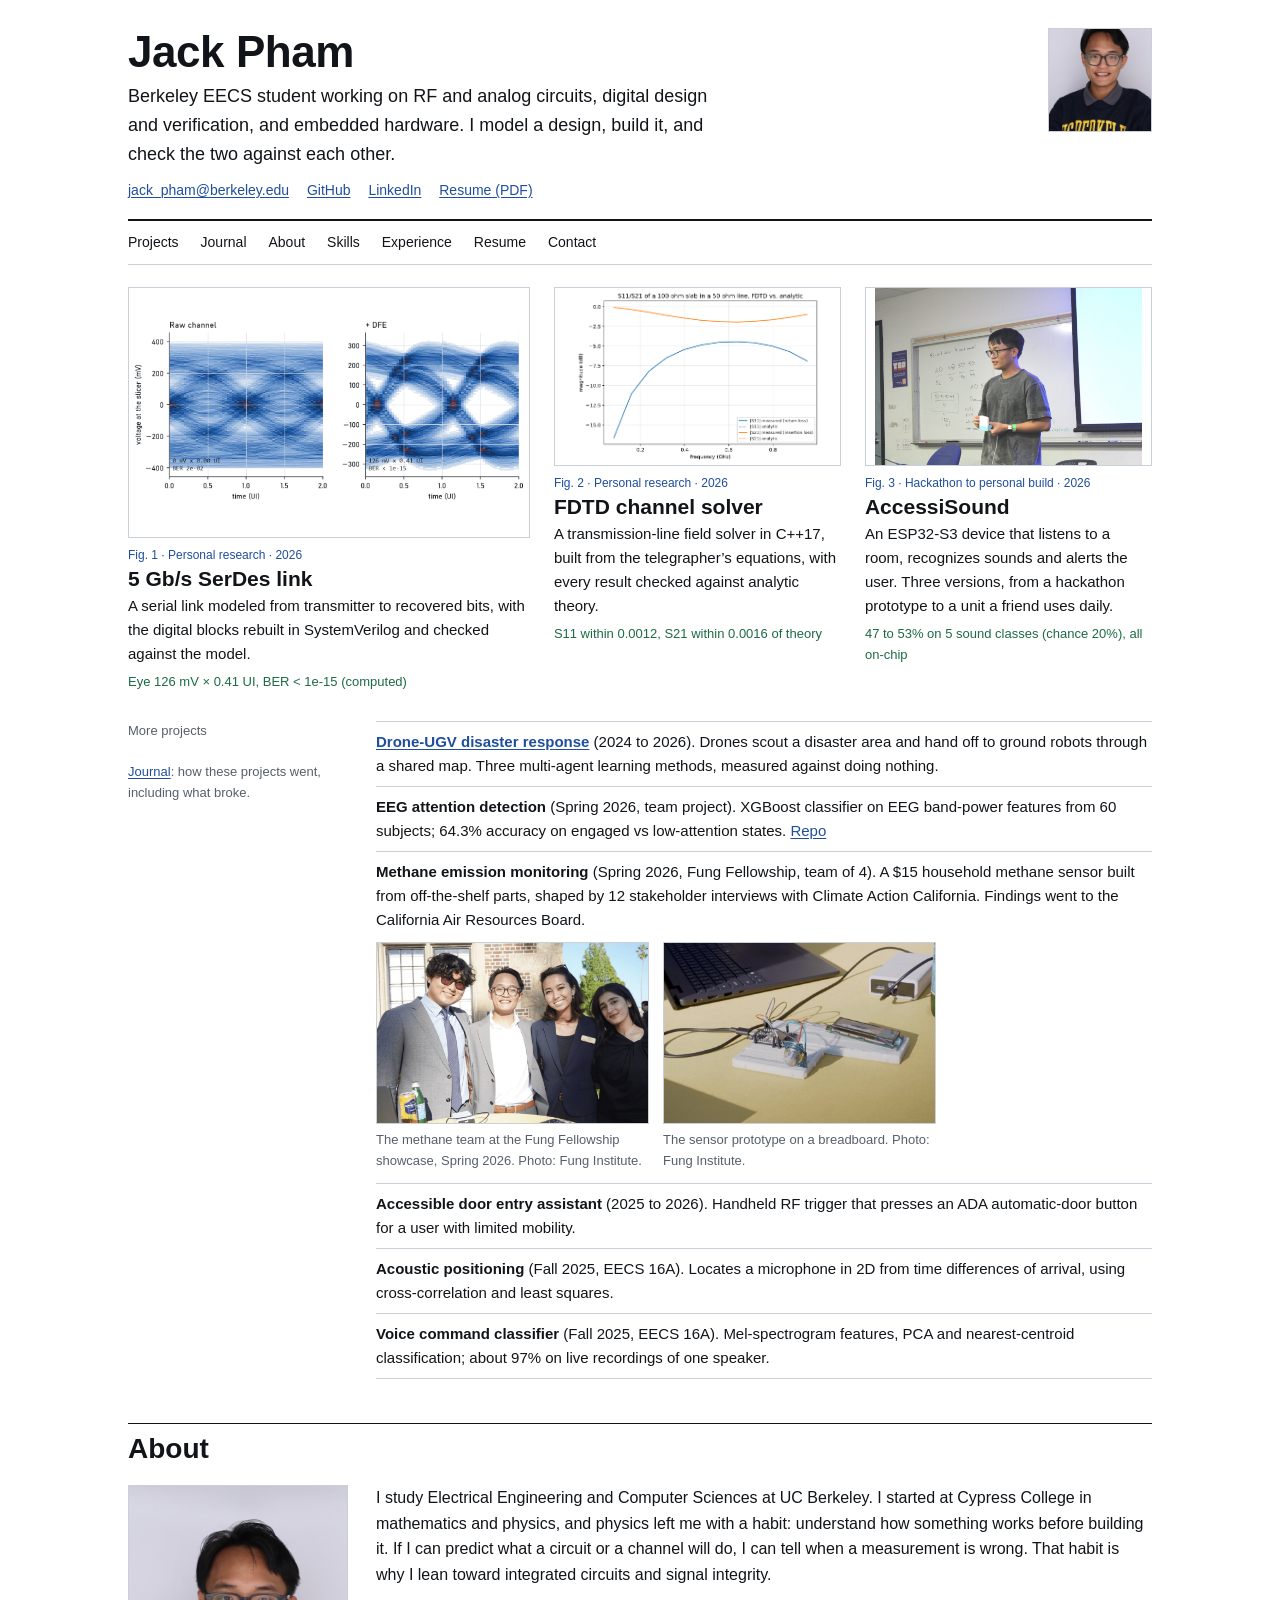
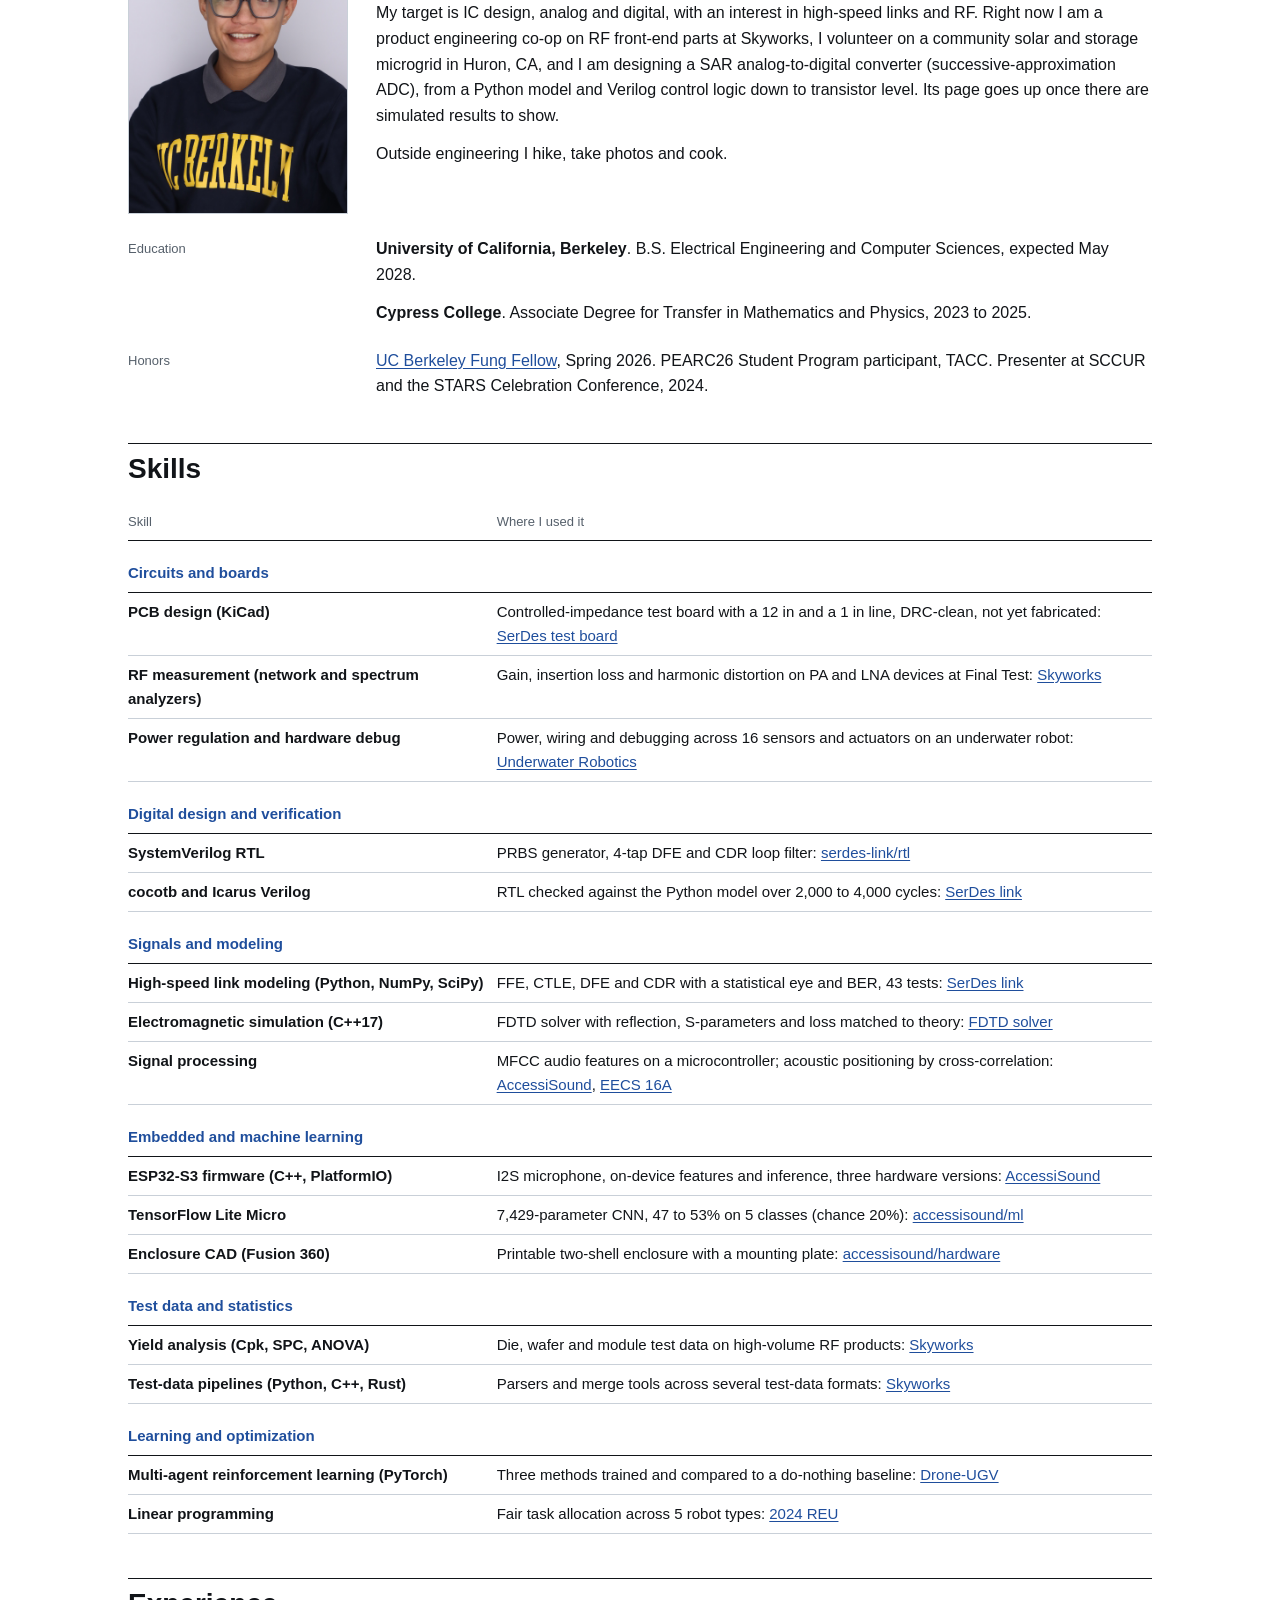
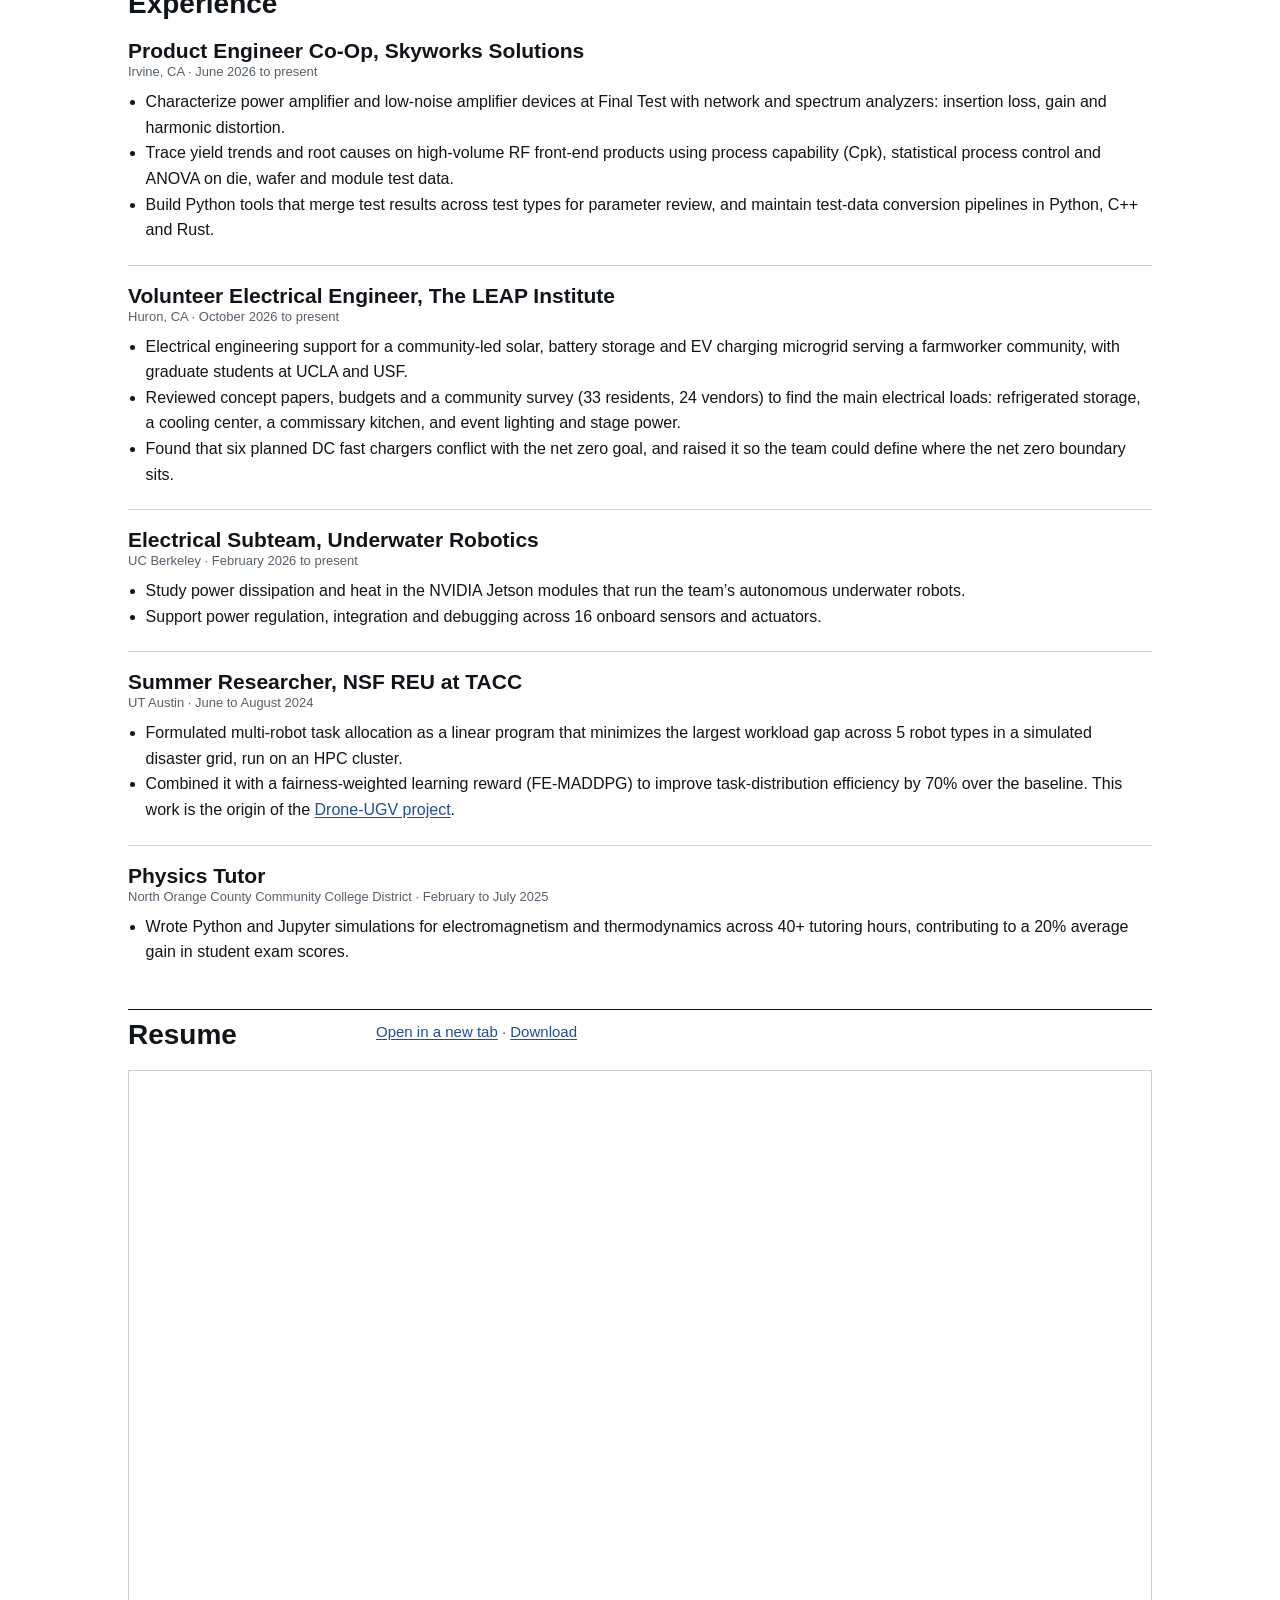
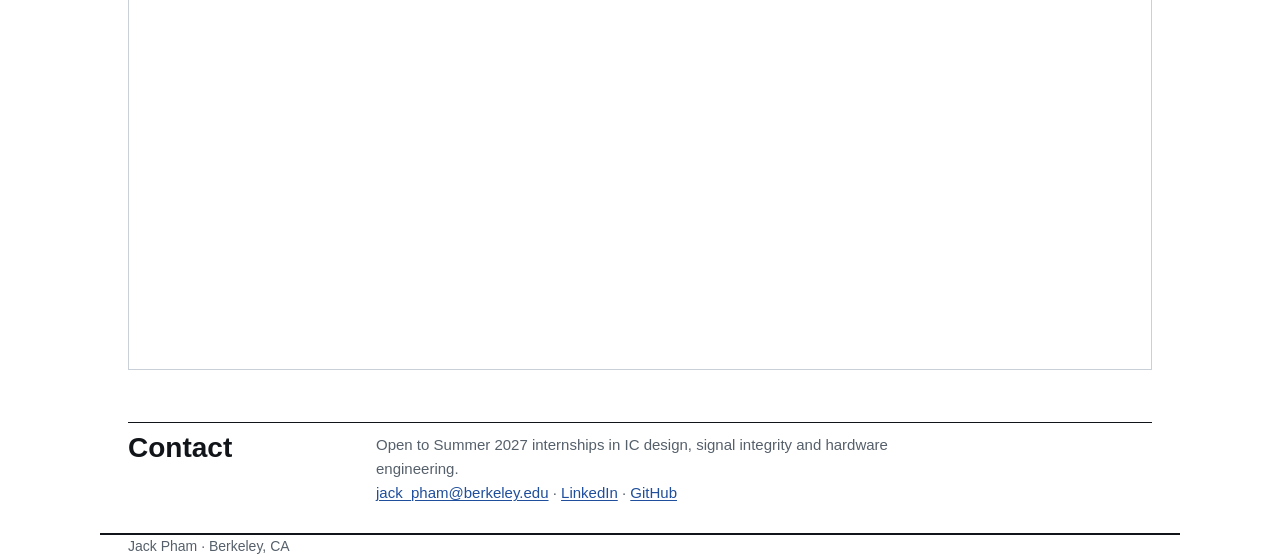
==== v2/index.html @ 654c2f66 "group skills" ====
<!DOCTYPE html>
<html lang="en">
<head>
  <meta charset="UTF-8">
  <meta name="viewport" content="width=device-width, initial-scale=1">
  <title>Jack Pham: Electrical Engineering Portfolio</title>
  <meta name="description" content="Jack Pham, EECS student at UC Berkeley. Serial links, channel modeling, embedded hardware.">
  <link rel="stylesheet" href="style.css">
</head>
<body>

<header class="wrap">
  <div class="title-block">
    <div>
      <h1>Jack Pham</h1>
      <p class="tagline">Berkeley EECS student working on RF and analog circuits, digital design and verification, and embedded hardware. I model a design, build it, and check the two against each other.</p>
      <p class="links">
        <a href="mailto:jack_pham@berkeley.edu">jack_pham@berkeley.edu</a>
        <a href="https://github.com/jackpham-rgb" target="_blank" rel="noopener">GitHub</a>
        <a href="https://www.linkedin.com/in/jackpham1611/" target="_blank" rel="noopener">LinkedIn</a>
        <a href="../assets/JackPham-Resume-IC-Circuits.pdf" download>Resume (PDF)</a>
      </p>
    </div>
    <img src="../assets/img/ava-1.jpg" alt="Jack Pham">
  </div>
  <nav class="top">
    <a href="#projects">Projects</a>
    <a href="journal.html">Journal</a>
    <a href="#about">About</a>
    <a href="#skills">Skills</a>
    <a href="#experience">Experience</a>
    <a href="#resume">Resume</a>
    <a href="#contact">Contact</a>
  </nav>
</header>

<main class="wrap">

  <!-- Projects first: three featured cards, then the rest -->
  <section id="projects" style="padding-top:22px">
    <div class="featured" id="featured"></div>

    <div class="more">
      <div class="mono muted">More projects<br><br><a href="journal.html">Journal</a>: how these projects went, including what broke.</div>
      <ul id="more">
        <li><b>EEG attention detection</b> (Spring 2026, team project). XGBoost classifier on EEG band-power features from 60 subjects; 64.3% accuracy on engaged vs low-attention states. <a href="https://github.com/andersvestrum/eeg-attention-analysis" target="_blank" rel="noopener">Repo</a></li>
        <li><b>Methane emission monitoring</b> (Spring 2026, Fung Fellowship, team of 4). A $15 household methane sensor built from off-the-shelf parts, shaped by 12 stakeholder interviews with Climate Action California. Findings went to the California Air Resources Board.
          <div class="thumbs">
            <figure><img src="../assets/img/v2/methane-team.jpg" alt="Fung Fellowship methane team" loading="lazy"><figcaption>The methane team at the Fung Fellowship showcase, Spring 2026. Photo: Fung Institute.</figcaption></figure>
            <figure><img src="../assets/img/v2/methane-prototype.jpg" alt="Methane sensor prototype on a breadboard" loading="lazy"><figcaption>The sensor prototype on a breadboard. Photo: Fung Institute.</figcaption></figure>
          </div>
        </li>
        <li><b>Accessible door entry assistant</b> (2025 to 2026). Handheld RF trigger that presses an ADA automatic-door button for a user with limited mobility.</li>
        <li><b>Acoustic positioning</b> (Fall 2025, EECS 16A). Locates a microphone in 2D from time differences of arrival, using cross-correlation and least squares.</li>
        <li><b>Voice command classifier</b> (Fall 2025, EECS 16A). Mel-spectrogram features, PCA and nearest-centroid classification; about 97% on live recordings of one speaker.</li>
      </ul>
    </div>
  </section>

  <section id="about">
    <div class="sec-head"><h2>About</h2><p></p></div>
    <div class="row">
      <div><img class="about-photo" src="../assets/img/ava-1.jpg" alt="Jack Pham"></div>
      <div>
        <p>I study Electrical Engineering and Computer Sciences at UC Berkeley. I started at Cypress College in mathematics and physics, and physics left me with a habit: understand how something works before building it. If I can predict what a circuit or a channel will do, I can tell when a measurement is wrong. That habit is why I lean toward integrated circuits and signal integrity.</p>
        <p>My target is IC design, analog and digital, with an interest in high-speed links and RF. Right now I am a product engineering co-op on RF front-end parts at Skyworks, I volunteer on a community solar and storage microgrid in Huron, CA, and I am designing a SAR analog-to-digital converter (successive-approximation ADC), from a Python model and Verilog control logic down to transistor level. Its page goes up once there are simulated results to show.</p>
        <p>Outside engineering I hike, take photos and cook.</p>
      </div>
    </div>
    <div class="row">
      <div class="k">Education</div>
      <div>
        <p><b>University of California, Berkeley</b>. B.S. Electrical Engineering and Computer Sciences, expected May 2028.</p>
        <p><b>Cypress College</b>. Associate Degree for Transfer in Mathematics and Physics, 2023 to 2025.</p>
      </div>
    </div>
    <div class="row">
      <div class="k">Honors</div>
      <div>
        <p><a href="https://funginstitute.berkeley.edu/news/the-invisible-methane-crisis-and-what-fung-fellows-are-doing-about-it/" target="_blank" rel="noopener">UC Berkeley Fung Fellow</a>, Spring 2026. PEARC26 Student Program participant, TACC. Presenter at SCCUR and the STARS Celebration Conference, 2024.</p>
      </div>
    </div>
  </section>

  <section id="skills">
    <div class="sec-head"><h2>Skills</h2><p></p></div>
    <table class="skills">
      <thead><tr><th>Skill</th><th>Where I used it</th></tr></thead>
      <tbody>
        <tr class="grp"><th colspan="2">Circuits and boards</th></tr>
        <tr><td>PCB design (KiCad)</td><td>Controlled-impedance test board with a 12 in and a 1 in line, DRC-clean, not yet fabricated: <a href="https://github.com/jackpham-rgb/serdes-link/tree/main/pcb" target="_blank" rel="noopener">SerDes test board</a></td></tr>
        <tr><td>RF measurement (network and spectrum analyzers)</td><td>Gain, insertion loss and harmonic distortion on PA and LNA devices at Final Test: <a href="#experience">Skyworks</a></td></tr>
        <tr><td>Power regulation and hardware debug</td><td>Power, wiring and debugging across 16 sensors and actuators on an underwater robot: <a href="#experience">Underwater Robotics</a></td></tr>
      </tbody>
      <tbody>
        <tr class="grp"><th colspan="2">Digital design and verification</th></tr>
        <tr><td>SystemVerilog RTL</td><td>PRBS generator, 4-tap DFE and CDR loop filter: <a href="https://github.com/jackpham-rgb/serdes-link/tree/main/rtl" target="_blank" rel="noopener">serdes-link/rtl</a></td></tr>
        <tr><td>cocotb and Icarus Verilog</td><td>RTL checked against the Python model over 2,000 to 4,000 cycles: <a href="project.html?p=serdes-link">SerDes link</a></td></tr>
      </tbody>
      <tbody>
        <tr class="grp"><th colspan="2">Signals and modeling</th></tr>
        <tr><td>High-speed link modeling (Python, NumPy, SciPy)</td><td>FFE, CTLE, DFE and CDR with a statistical eye and BER, 43 tests: <a href="project.html?p=serdes-link">SerDes link</a></td></tr>
        <tr><td>Electromagnetic simulation (C++17)</td><td>FDTD solver with reflection, S-parameters and loss matched to theory: <a href="project.html?p=fdtd-channel">FDTD solver</a></td></tr>
        <tr><td>Signal processing</td><td>MFCC audio features on a microcontroller; acoustic positioning by cross-correlation: <a href="project.html?p=accessisound">AccessiSound</a>, <a href="journal.html#signals-as-vectors">EECS 16A</a></td></tr>
      </tbody>
      <tbody>
        <tr class="grp"><th colspan="2">Embedded and machine learning</th></tr>
        <tr><td>ESP32-S3 firmware (C++, PlatformIO)</td><td>I2S microphone, on-device features and inference, three hardware versions: <a href="project.html?p=accessisound">AccessiSound</a></td></tr>
        <tr><td>TensorFlow Lite Micro</td><td>7,429-parameter CNN, 47 to 53% on 5 classes (chance 20%): <a href="https://github.com/jackpham-rgb/accessisound-esp32s3/tree/main/ml" target="_blank" rel="noopener">accessisound/ml</a></td></tr>
        <tr><td>Enclosure CAD (Fusion 360)</td><td>Printable two-shell enclosure with a mounting plate: <a href="https://github.com/jackpham-rgb/accessisound-esp32s3/tree/main/hardware/v2" target="_blank" rel="noopener">accessisound/hardware</a></td></tr>
      </tbody>
      <tbody>
        <tr class="grp"><th colspan="2">Test data and statistics</th></tr>
        <tr><td>Yield analysis (Cpk, SPC, ANOVA)</td><td>Die, wafer and module test data on high-volume RF products: <a href="#experience">Skyworks</a></td></tr>
        <tr><td>Test-data pipelines (Python, C++, Rust)</td><td>Parsers and merge tools across several test-data formats: <a href="#experience">Skyworks</a></td></tr>
      </tbody>
      <tbody>
        <tr class="grp"><th colspan="2">Learning and optimization</th></tr>
        <tr><td>Multi-agent reinforcement learning (PyTorch)</td><td>Three methods trained and compared to a do-nothing baseline: <a href="project.html?p=drone-ugv">Drone-UGV</a></td></tr>
        <tr><td>Linear programming</td><td>Fair task allocation across 5 robot types: <a href="#experience">2024 REU</a></td></tr>
      </tbody>
    </table>
  </section>

  <section id="experience">
    <div class="sec-head"><h2>Experience</h2><p></p></div>

    <div class="job">
      <h3>Product Engineer Co-Op, Skyworks Solutions</h3>
      <p class="meta">Irvine, CA · June 2026 to present</p>
      <ul>
        <li>Characterize power amplifier and low-noise amplifier devices at Final Test with network and spectrum analyzers: insertion loss, gain and harmonic distortion.</li>
        <li>Trace yield trends and root causes on high-volume RF front-end products using process capability (Cpk), statistical process control and ANOVA on die, wafer and module test data.</li>
        <li>Build Python tools that merge test results across test types for parameter review, and maintain test-data conversion pipelines in Python, C++ and Rust.</li>
      </ul>
    </div>

    <div class="job">
      <h3>Volunteer Electrical Engineer, The LEAP Institute</h3>
      <p class="meta">Huron, CA · October 2026 to present</p>
      <ul>
        <li>Electrical engineering support for a community-led solar, battery storage and EV charging microgrid serving a farmworker community, with graduate students at UCLA and USF.</li>
        <li>Reviewed concept papers, budgets and a community survey (33 residents, 24 vendors) to find the main electrical loads: refrigerated storage, a cooling center, a commissary kitchen, and event lighting and stage power.</li>
        <li>Found that six planned DC fast chargers conflict with the net zero goal, and raised it so the team could define where the net zero boundary sits.</li>
      </ul>
    </div>

    <div class="job">
      <h3>Electrical Subteam, Underwater Robotics</h3>
      <p class="meta">UC Berkeley · February 2026 to present</p>
      <ul>
        <li>Study power dissipation and heat in the NVIDIA Jetson modules that run the team’s autonomous underwater robots.</li>
        <li>Support power regulation, integration and debugging across 16 onboard sensors and actuators.</li>
      </ul>
    </div>

    <div class="job">
      <h3>Summer Researcher, NSF REU at TACC</h3>
      <p class="meta">UT Austin · June to August 2024</p>
      <ul>
        <li>Formulated multi-robot task allocation as a linear program that minimizes the largest workload gap across 5 robot types in a simulated disaster grid, run on an HPC cluster.</li>
        <li>Combined it with a fairness-weighted learning reward (FE-MADDPG) to improve task-distribution efficiency by 70% over the baseline. This work is the origin of the <a href="project.html?p=drone-ugv">Drone-UGV project</a>.</li>
      </ul>
    </div>

    <div class="job">
      <h3>Physics Tutor</h3>
      <p class="meta">North Orange County Community College District · February to July 2025</p>
      <ul>
        <li>Wrote Python and Jupyter simulations for electromagnetism and thermodynamics across 40+ tutoring hours, contributing to a 20% average gain in student exam scores.</li>
      </ul>
    </div>
  </section>

  <section id="resume">
    <div class="sec-head"><h2>Resume</h2><p><a href="../assets/JackPham-Resume-IC-Circuits.pdf" target="_blank" rel="noopener">Open in a new tab</a> · <a href="../assets/JackPham-Resume-IC-Circuits.pdf" download>Download</a></p></div>
    <iframe class="resume-frame" src="../assets/JackPham-Resume-IC-Circuits.pdf" title="Jack Pham resume"></iframe>
  </section>

  <section id="contact">
    <div class="sec-head"><h2>Contact</h2>
      <p>Open to Summer 2027 internships in IC design, signal integrity and hardware engineering.<br>
        <a href="mailto:jack_pham@berkeley.edu">jack_pham@berkeley.edu</a> · <a href="https://www.linkedin.com/in/jackpham1611/" target="_blank" rel="noopener">LinkedIn</a> · <a href="https://github.com/jackpham-rgb" target="_blank" rel="noopener">GitHub</a></p>
    </div>
  </section>

</main>

<footer class="wrap">
  <span class="muted">Jack Pham · Berkeley, CA</span>
</footer>

<script src="projects.js"></script>
<script>
  const box = document.getElementById('featured');
  FEATURED.forEach((id, i) => {
    const p = PROJECTS.find(x => x.id === id);
    const a = document.createElement('a');
    a.className = 'card';
    a.href = 'project.html?p=' + p.id;
    a.innerHTML = `
      <div class="fig"><img src="${p.card}" alt="${p.title}"></div>
      <span class="label">Fig. ${i + 1} · ${p.kind} · ${p.year}</span>
      <h3>${p.title}</h3>
      <p>${p.line}</p>
      <span class="res">${p.headline}</span>`;
    box.appendChild(a);
  });
  // Remaining full projects go to the top of the "More projects" list.
  const more = document.getElementById('more');
  PROJECTS.filter(p => !FEATURED.includes(p.id)).reverse().forEach(p => {
    const li = document.createElement('li');
    li.innerHTML = `<b><a href="project.html?p=${p.id}">${p.title}</a></b> (${p.year}). ${p.line}`;
    more.prepend(li);
  });
</script>
</body>
</html>
---- v2/style.css ----
/*
  Portfolio 2.0
  Direction: the front page of a component datasheet. Title block, hairline
  rules, numbered figures, spec tables, left-aligned asymmetric grid.

  Palette (roles):
    --paper  #ffffff  page background
    --ink    #111418  text and headings
    --plot   #1f4e9c  links, figure labels (matches the blue in the plots)
    --rule   #c9d0d8  hairlines and table borders
    --muted  #56606b  captions, dates, metadata
    --pass   #1d6b45  measured results only

  Type: Arial everywhere. Hierarchy comes from size, weight and color.
*/
:root {
  --paper: #ffffff;
  --ink:   #111418;
  --plot:  #1f4e9c;
  --rule:  #c9d0d8;
  --muted: #56606b;
  --pass:  #1d6b45;

  --display: Arial, Helvetica, sans-serif;
  --text: Arial, Helvetica, sans-serif;
  --mono: Arial, Helvetica, sans-serif;

  --max: 1080px;
}

*, *::before, *::after { box-sizing: border-box; margin: 0; padding: 0; }
html { scroll-behavior: smooth; }
body {
  background: var(--paper); color: var(--ink);
  font: 400 16px/1.6 var(--text);
}
img { max-width: 100%; display: block; }
a { color: var(--plot); text-underline-offset: 2px; }
a:hover { color: var(--ink); }

h1, h2, h3 { font-family: var(--display); font-weight: 700; line-height: 1.1; }
h1 { font-size: 44px; letter-spacing: -.01em; }
h2 { font-size: 28px; }
h3 { font-size: 21px; }
p + p { margin-top: .8rem; }

.wrap { max-width: var(--max); margin: 0 auto; padding: 0 28px; }
.mono { font-family: var(--mono); font-size: 13px; }
.muted { color: var(--muted); }

/* ── Title block ── */
.title-block {
  display: grid; grid-template-columns: 1fr auto; gap: 24px;
  padding: 28px 0 18px; border-bottom: 2px solid var(--ink);
}
.title-block .tagline { font-size: 18px; margin-top: 6px; max-width: 60ch; }
.title-block .links { margin-top: 10px; font-size: 14px; }
.title-block .links a { margin-right: 14px; }
.title-block img { width: 104px; height: 104px; object-fit: cover; border: 1px solid var(--rule); }

nav.top {
  display: flex; flex-wrap: wrap; gap: 4px 22px;
  padding: 10px 0; border-bottom: 1px solid var(--rule);
  font-size: 14px;
}
nav.top a { color: var(--ink); text-decoration: none; }
nav.top a:hover { color: var(--plot); text-decoration: underline; }

/* ── Sections ── */
section { padding: 36px 0 8px; }
.sec-head {
  display: grid; grid-template-columns: 220px 1fr; gap: 28px;
  border-top: 1px solid var(--ink); padding-top: 10px; margin-bottom: 20px;
}
.sec-head p { color: var(--muted); font-size: 15px; max-width: 62ch; }

/* ── Featured projects ── */
.featured { display: grid; grid-template-columns: 1.4fr 1fr 1fr; gap: 24px; }
.card { display: flex; flex-direction: column; text-decoration: none; color: var(--ink); }
.card .fig {
  border: 1px solid var(--rule); background: #fff;
  aspect-ratio: 16 / 10; display: flex; align-items: center; justify-content: center;
  overflow: hidden;
}
.card .fig img { width: 100%; height: 100%; object-fit: contain; }
.card .label { font-family: var(--mono); font-size: 12px; color: var(--plot); margin-top: 8px; }
.card h3 { margin-top: 2px; }
.card:hover h3 { text-decoration: underline; color: var(--plot); }
.card p { font-size: 15px; margin-top: 4px; }
.card .res { font-family: var(--mono); font-size: 13px; color: var(--pass); margin-top: 6px; }

.more { margin-top: 28px; display: grid; grid-template-columns: 220px 1fr; gap: 28px; }
.more ul { list-style: none; }
.more li { padding: 8px 0; border-top: 1px solid var(--rule); font-size: 15px; }
.thumbs { display: grid; grid-template-columns: 1fr 1fr; gap: 14px; margin: 10px 0 4px; max-width: 560px; }
.thumbs img { aspect-ratio: 3 / 2; object-fit: cover; }
.more li:last-child { border-bottom: 1px solid var(--rule); }
.more li b { font-weight: 600; }

/* ── Two-column body (label left, content right) ── */
.row { display: grid; grid-template-columns: 220px 1fr; gap: 28px; }
.row + .row { margin-top: 22px; }
.row > .k { font-family: var(--mono); font-size: 13px; color: var(--muted); padding-top: 3px; }
.row ul { padding-left: 1.1rem; }
.row li + li { margin-top: .35rem; }
.about-photo { width: 220px; border: 1px solid var(--rule); }

/* ── Tables ── */
table { width: 100%; border-collapse: collapse; font-size: 15px; }
th, td { text-align: left; padding: 7px 10px 7px 0; border-bottom: 1px solid var(--rule); vertical-align: top; }
th { font-weight: 600; border-bottom: 1.5px solid var(--ink); font-size: 14px; }
td.num { font-family: var(--mono); font-size: 14px; color: var(--pass); white-space: nowrap; }
.table-note { font-size: 13px; color: var(--muted); margin-top: 6px; }

/* ── Skills (grouped like a datasheet characteristics table) ── */
.skills td:first-child { width: 36%; font-weight: 600; }
.skills tr.grp th {
  padding-top: 20px; border-bottom: 1px solid var(--ink);
  font-size: 15px; color: var(--plot);
}
.skills thead th { color: var(--muted); font-weight: 400; font-size: 13px; }

/* ── Experience ── */
.job + .job { margin-top: 22px; padding-top: 18px; border-top: 1px solid var(--rule); }
.job .meta { font-family: var(--mono); font-size: 13px; color: var(--muted); }
.job ul { margin-top: 6px; padding-left: 1.1rem; }

/* ── Resume ── */
.resume-frame { width: 100%; height: 900px; border: 1px solid var(--rule); }

footer { margin-top: 48px; padding: 18px 0 40px; border-top: 2px solid var(--ink); font-size: 14px; }
footer a { margin-right: 14px; }

/* ── Project page ── */
.crumb { font-size: 14px; padding: 12px 0; border-bottom: 1px solid var(--rule); }
.p-head { padding: 26px 0 18px; }
.p-head .kind { font-family: var(--mono); font-size: 13px; color: var(--muted); }
.p-head h1 { margin-top: 4px; }
.p-head .line { font-size: 18px; margin-top: 8px; max-width: 64ch; }
.p-head .links { margin-top: 10px; font-size: 15px; }
.p-head .links a { margin-right: 16px; }

figure { margin: 0; }
figure img { border: 1px solid var(--rule); background: #fff; width: 100%; }
figcaption { font-size: 13px; color: var(--muted); margin-top: 6px; }
figcaption b { font-family: var(--mono); font-weight: 500; color: var(--plot); margin-right: 6px; }
.figs figure.wide { grid-column: 1 / -1; }
.hero img { max-height: 520px; object-fit: contain; }
.figs { display: grid; grid-template-columns: 1fr 1fr; gap: 22px; margin-top: 22px; }

.diagram {
  font-family: var(--mono); font-size: 13px; white-space: pre; overflow-x: auto;
  border: 1px solid var(--rule); padding: 12px 14px; margin-bottom: 14px; background: #f5f7f9;
}
.tools { font-family: var(--mono); font-size: 13px; color: var(--muted); }

/* ── Journal ── */
.entry { padding: 26px 0; border-top: 1px solid var(--rule); }
.row.entry + .row.entry { margin-top: 0; }
.entry h3 a.self { color: var(--ink); text-decoration: none; }
.entry h3 a.self:hover { color: var(--plot); text-decoration: underline; }
.entry h3 { margin-bottom: 10px; }
.entry-proj { font-size: 14px; color: var(--muted); margin: -6px 0 10px; }
.entry-fig { max-width: 560px; margin-top: 14px; }

/* ── Phone ── */
@media (max-width: 760px) {
  h1 { font-size: 34px; }
  .wrap { padding: 0 18px; }
  .title-block img { width: 72px; height: 72px; }
  .title-block .tagline { font-size: 16px; }
  .featured { grid-template-columns: 1fr; }
  .sec-head, .row, .more { grid-template-columns: 1fr; gap: 8px; }
  .figs { grid-template-columns: 1fr; }
  .about-photo { width: 160px; }
  .resume-frame { height: 520px; }
  table { font-size: 14px; }
}
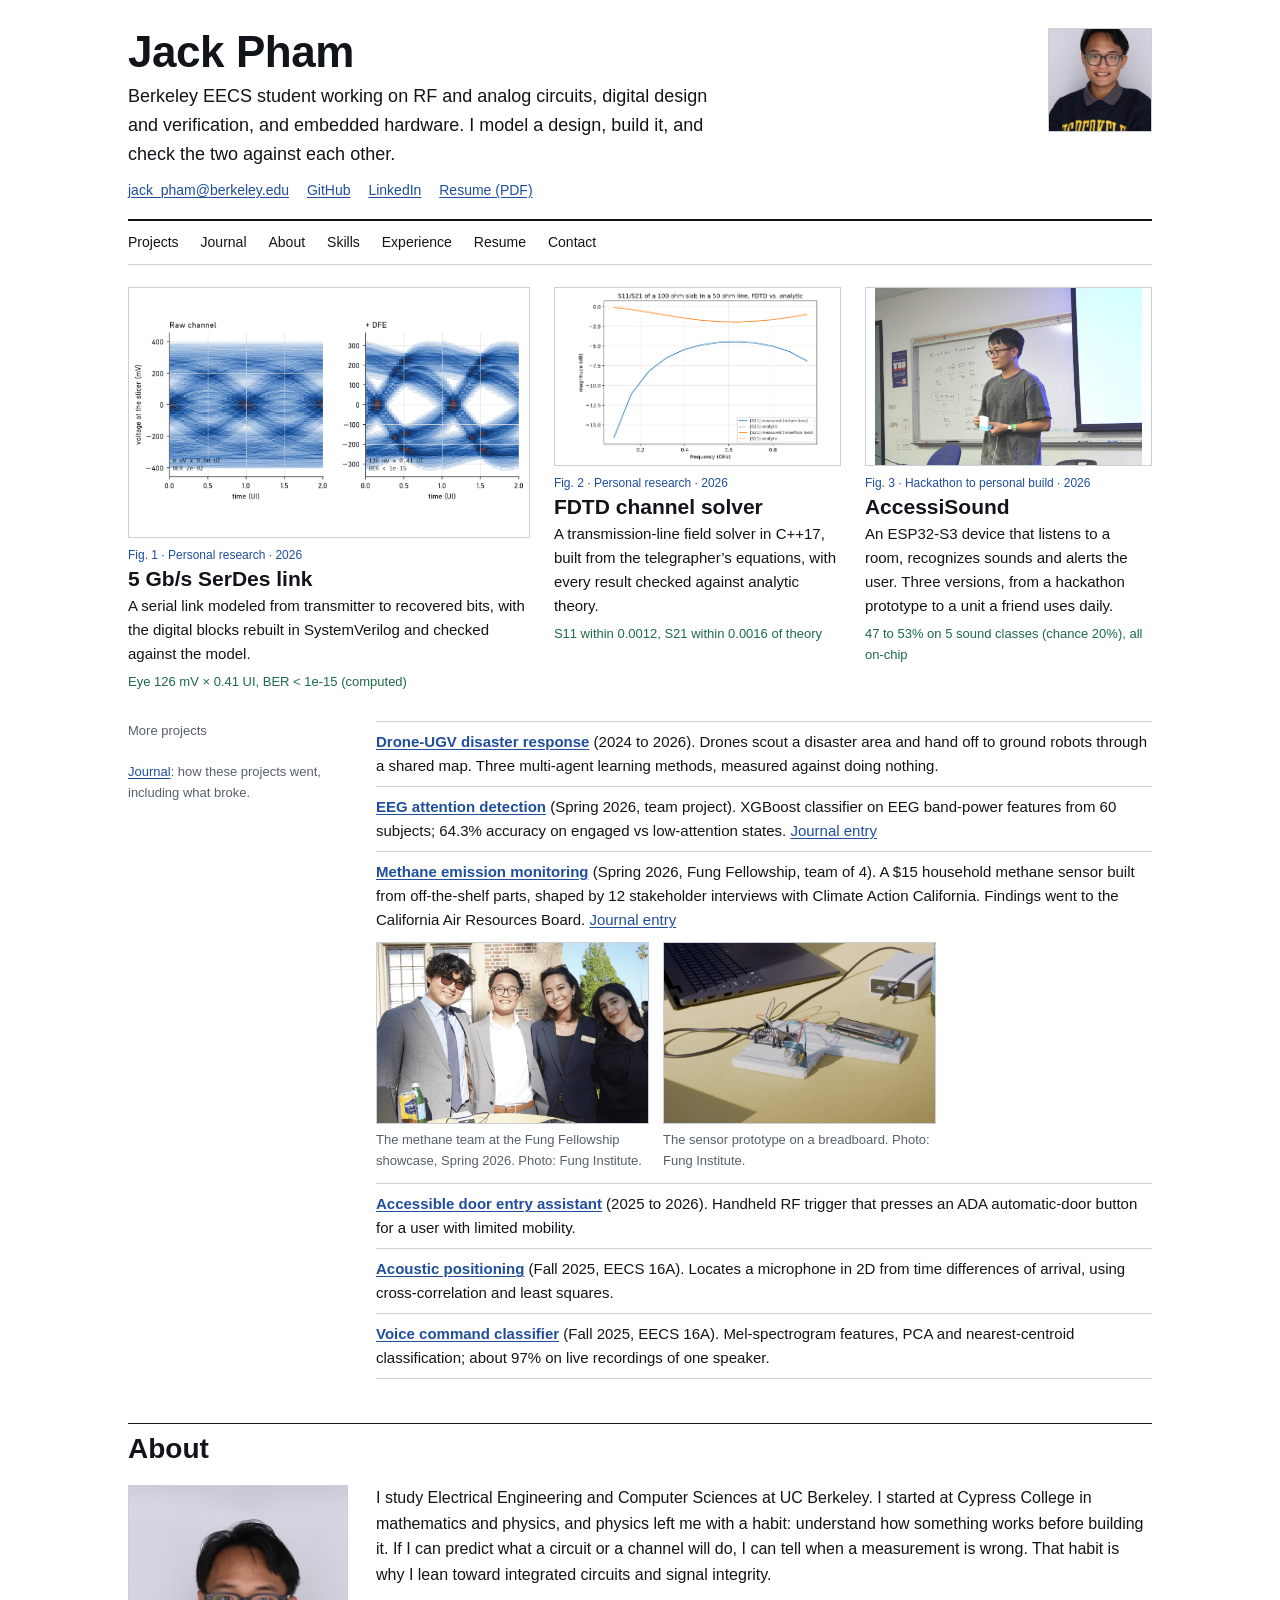
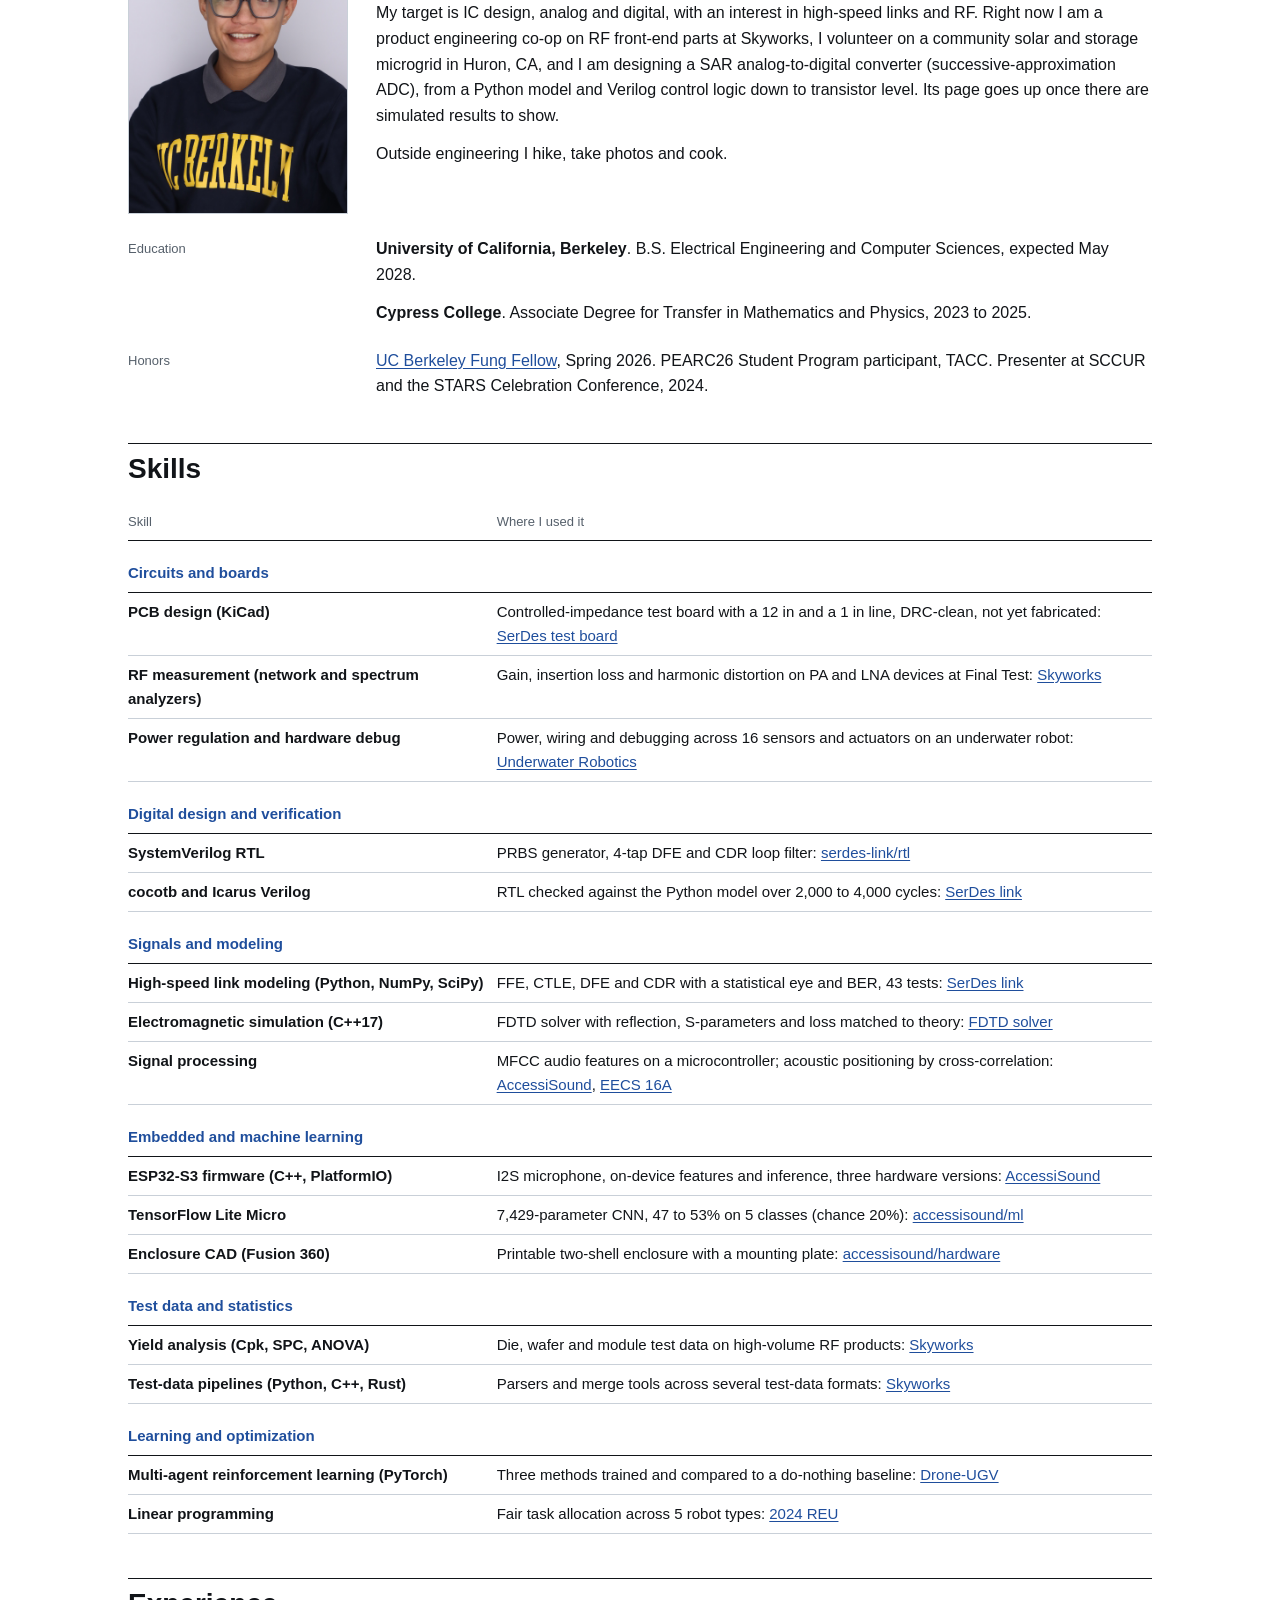
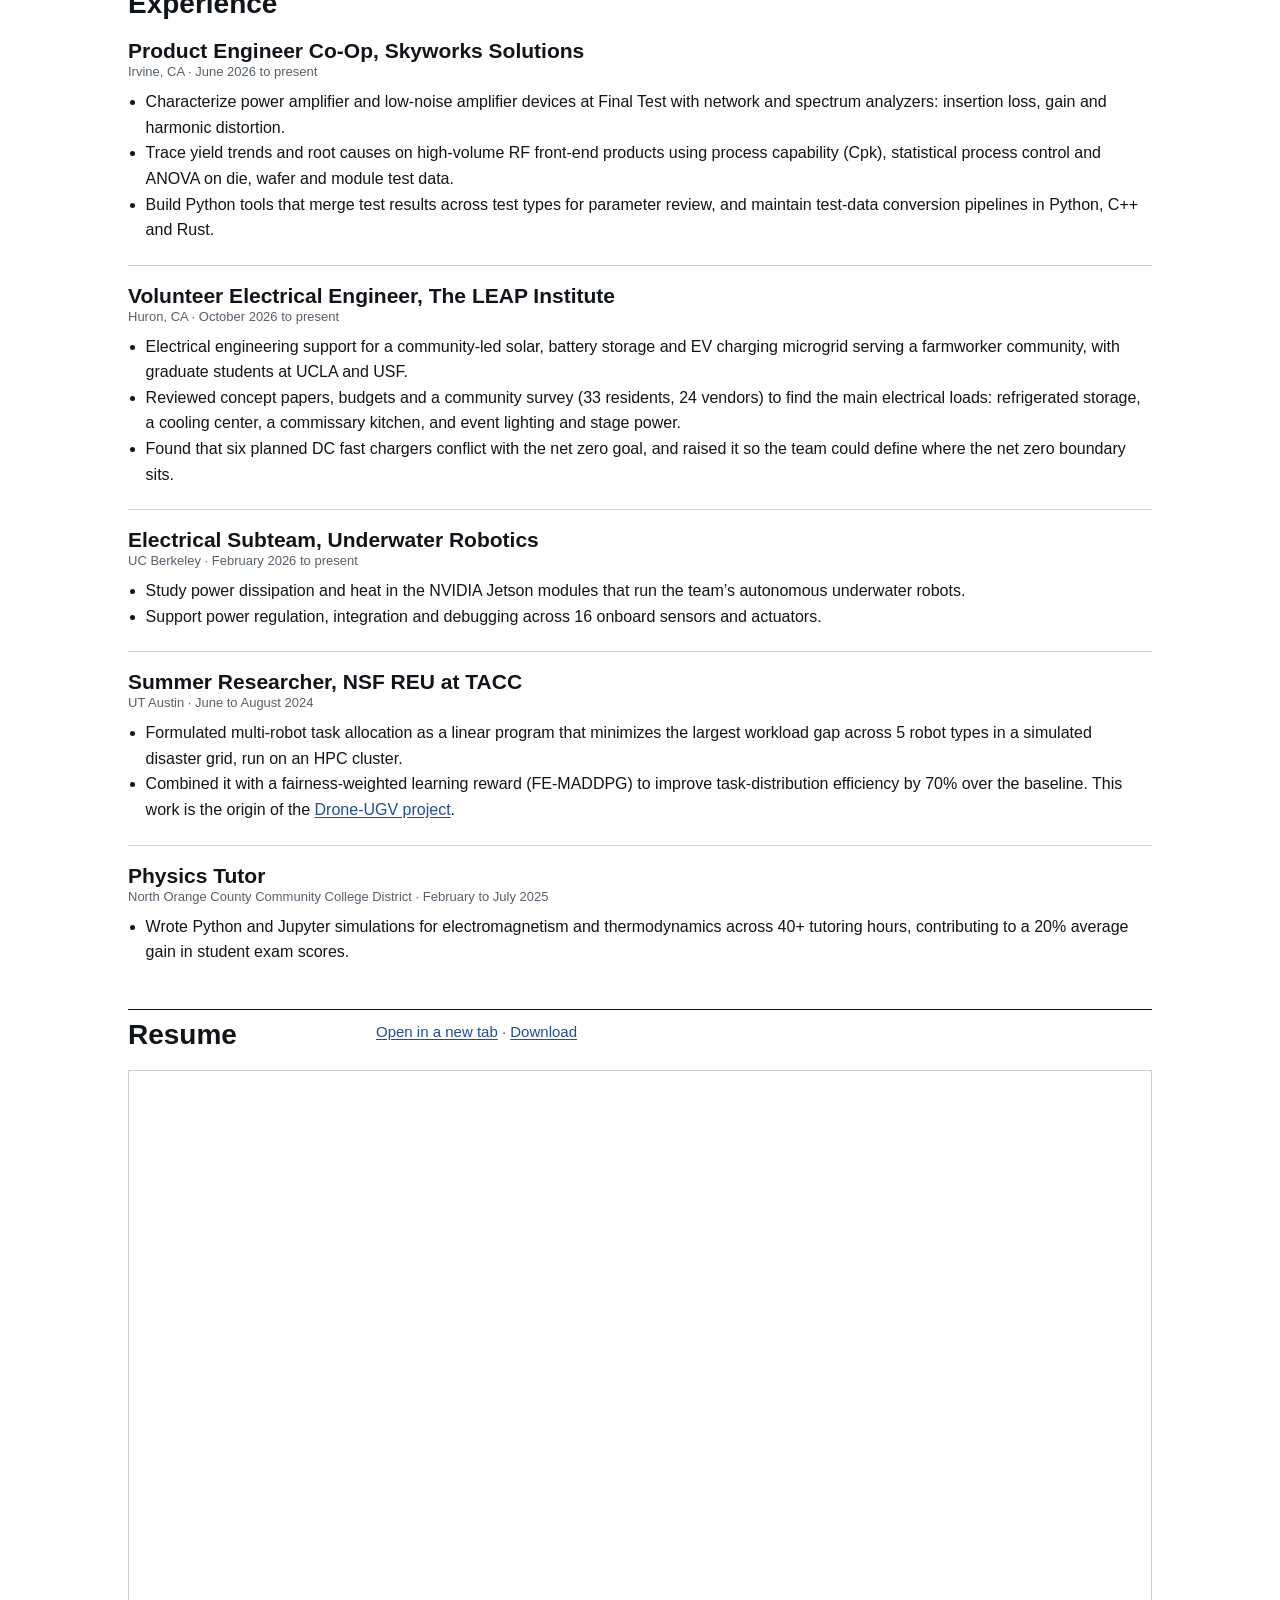
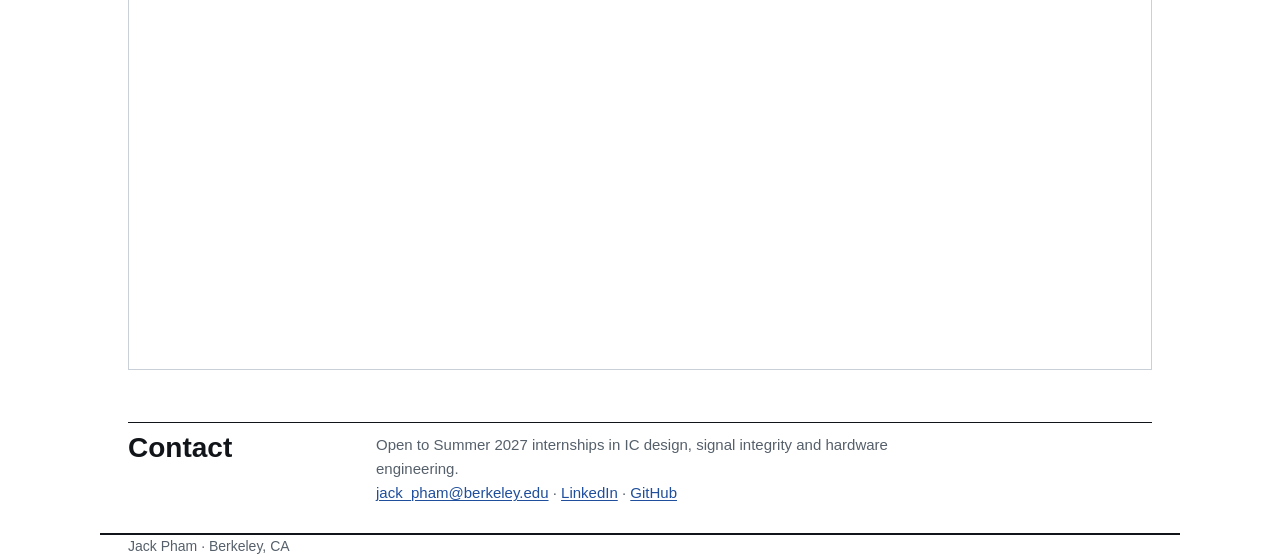
==== commit 18278678: "link more projects" ====
--- a/v2/index.html
+++ b/v2/index.html
@@ -43,16 +43,16 @@
     <div class="more">
       <div class="mono muted">More projects<br><br><a href="journal.html">Journal</a>: how these projects went, including what broke.</div>
       <ul id="more">
-        <li><b>EEG attention detection</b> (Spring 2026, team project). XGBoost classifier on EEG band-power features from 60 subjects; 64.3% accuracy on engaged vs low-attention states. <a href="https://github.com/andersvestrum/eeg-attention-analysis" target="_blank" rel="noopener">Repo</a></li>
-        <li><b>Methane emission monitoring</b> (Spring 2026, Fung Fellowship, team of 4). A $15 household methane sensor built from off-the-shelf parts, shaped by 12 stakeholder interviews with Climate Action California. Findings went to the California Air Resources Board.
+        <li><b><a href="https://github.com/andersvestrum/eeg-attention-analysis" target="_blank" rel="noopener">EEG attention detection</a></b> (Spring 2026, team project). XGBoost classifier on EEG band-power features from 60 subjects; 64.3% accuracy on engaged vs low-attention states. <a href="journal.html#garbage-in">Journal entry</a></li>
+        <li><b><a href="https://funginstitute.berkeley.edu/news/the-invisible-methane-crisis-and-what-fung-fellows-are-doing-about-it/" target="_blank" rel="noopener">Methane emission monitoring</a></b> (Spring 2026, Fung Fellowship, team of 4). A $15 household methane sensor built from off-the-shelf parts, shaped by 12 stakeholder interviews with Climate Action California. Findings went to the California Air Resources Board. <a href="journal.html#interviews-before-hardware">Journal entry</a>
           <div class="thumbs">
             <figure><img src="../assets/img/v2/methane-team.jpg" alt="Fung Fellowship methane team" loading="lazy"><figcaption>The methane team at the Fung Fellowship showcase, Spring 2026. Photo: Fung Institute.</figcaption></figure>
             <figure><img src="../assets/img/v2/methane-prototype.jpg" alt="Methane sensor prototype on a breadboard" loading="lazy"><figcaption>The sensor prototype on a breadboard. Photo: Fung Institute.</figcaption></figure>
           </div>
         </li>
-        <li><b>Accessible door entry assistant</b> (2025 to 2026). Handheld RF trigger that presses an ADA automatic-door button for a user with limited mobility.</li>
-        <li><b>Acoustic positioning</b> (Fall 2025, EECS 16A). Locates a microphone in 2D from time differences of arrival, using cross-correlation and least squares.</li>
-        <li><b>Voice command classifier</b> (Fall 2025, EECS 16A). Mel-spectrogram features, PCA and nearest-centroid classification; about 97% on live recordings of one speaker.</li>
+        <li><b><a href="../index.html#projects">Accessible door entry assistant</a></b> (2025 to 2026). Handheld RF trigger that presses an ADA automatic-door button for a user with limited mobility.</li>
+        <li><b><a href="journal.html#signals-as-vectors">Acoustic positioning</a></b> (Fall 2025, EECS 16A). Locates a microphone in 2D from time differences of arrival, using cross-correlation and least squares.</li>
+        <li><b><a href="journal.html#signals-as-vectors">Voice command classifier</a></b> (Fall 2025, EECS 16A). Mel-spectrogram features, PCA and nearest-centroid classification; about 97% on live recordings of one speaker.</li>
       </ul>
     </div>
   </section>
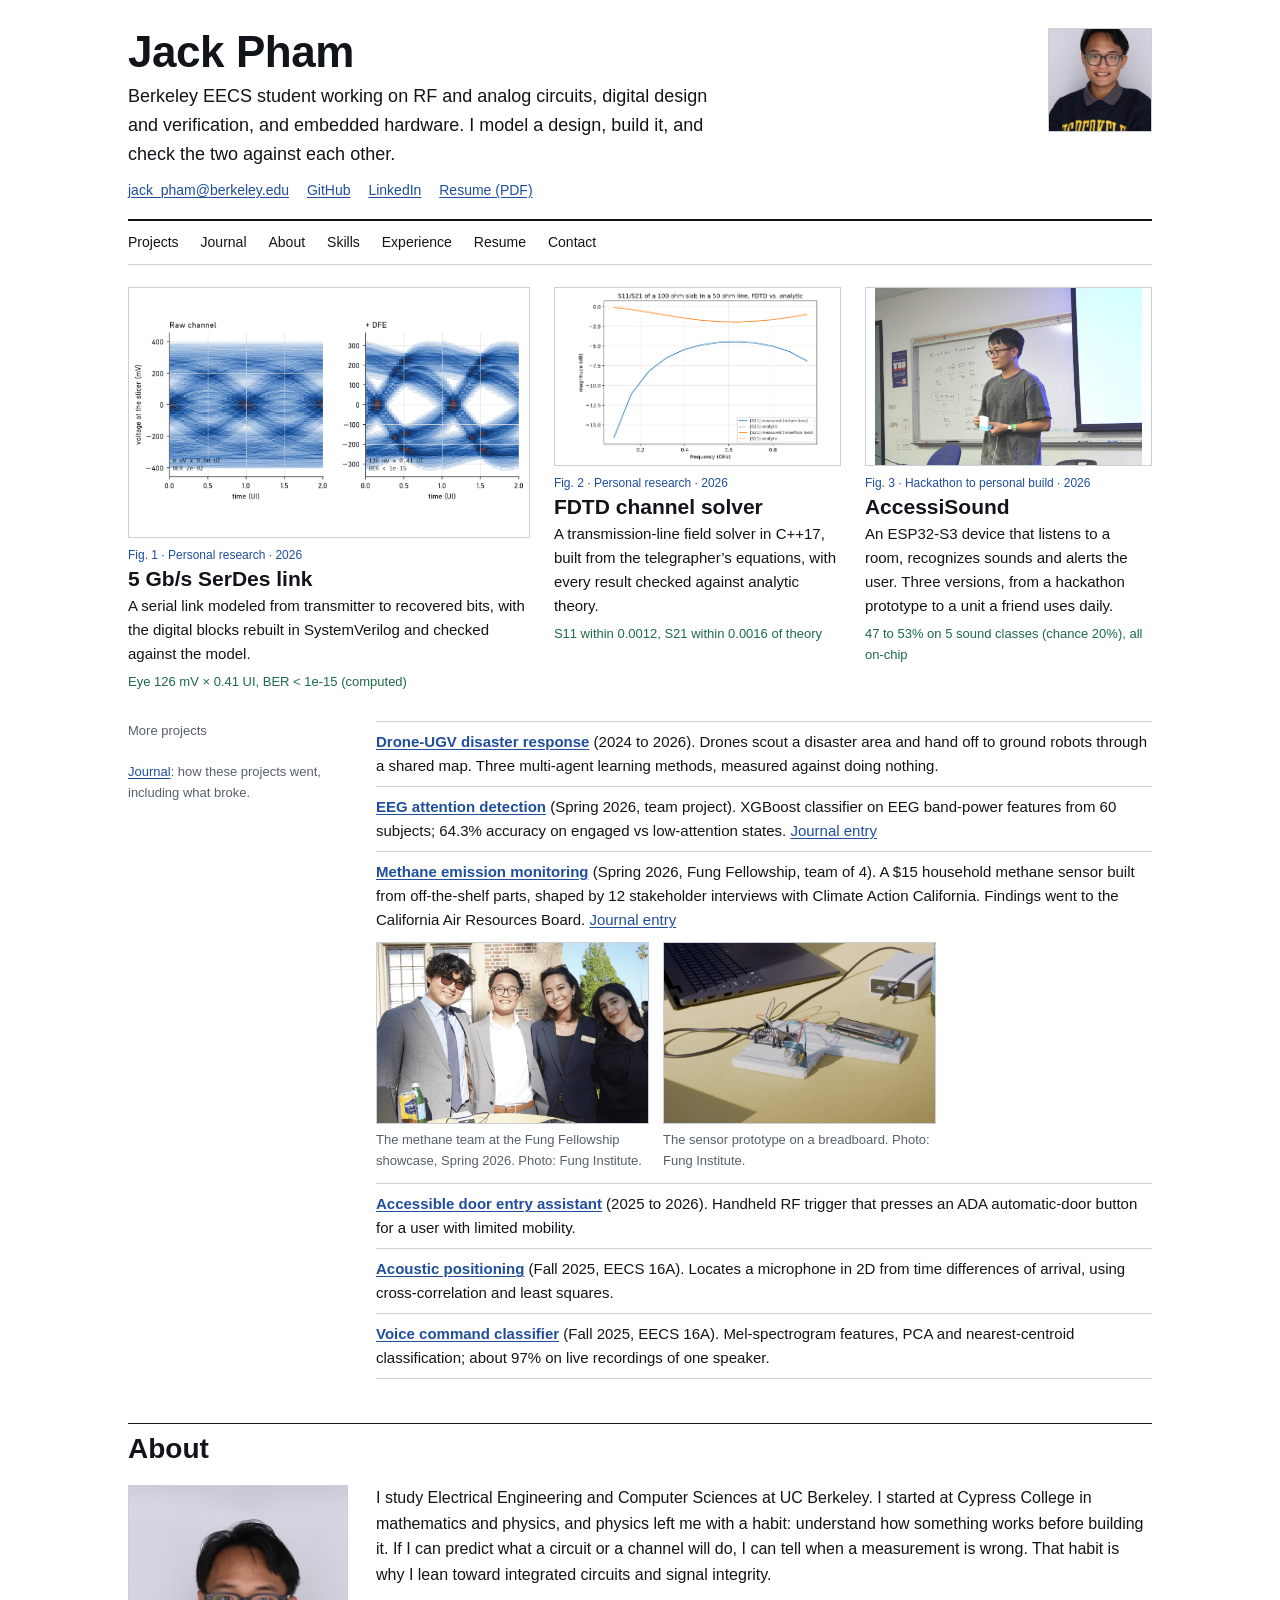
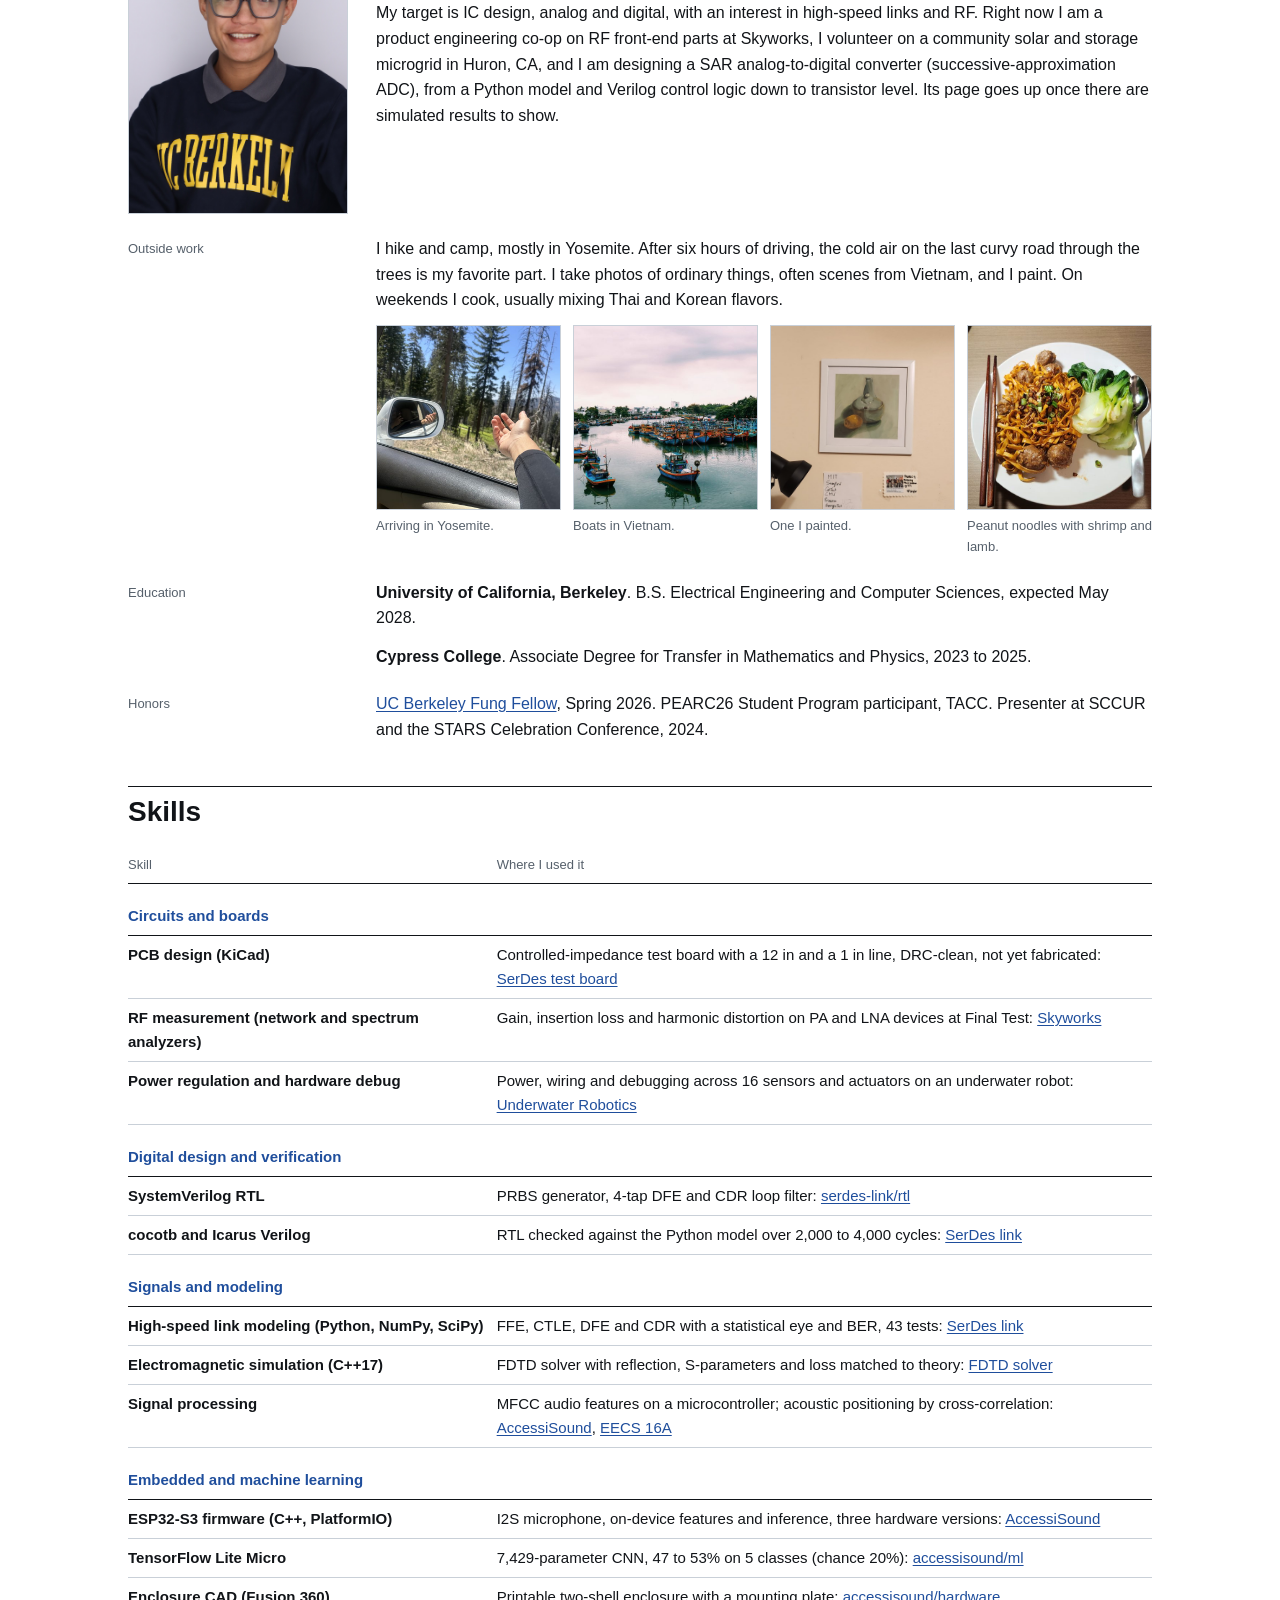
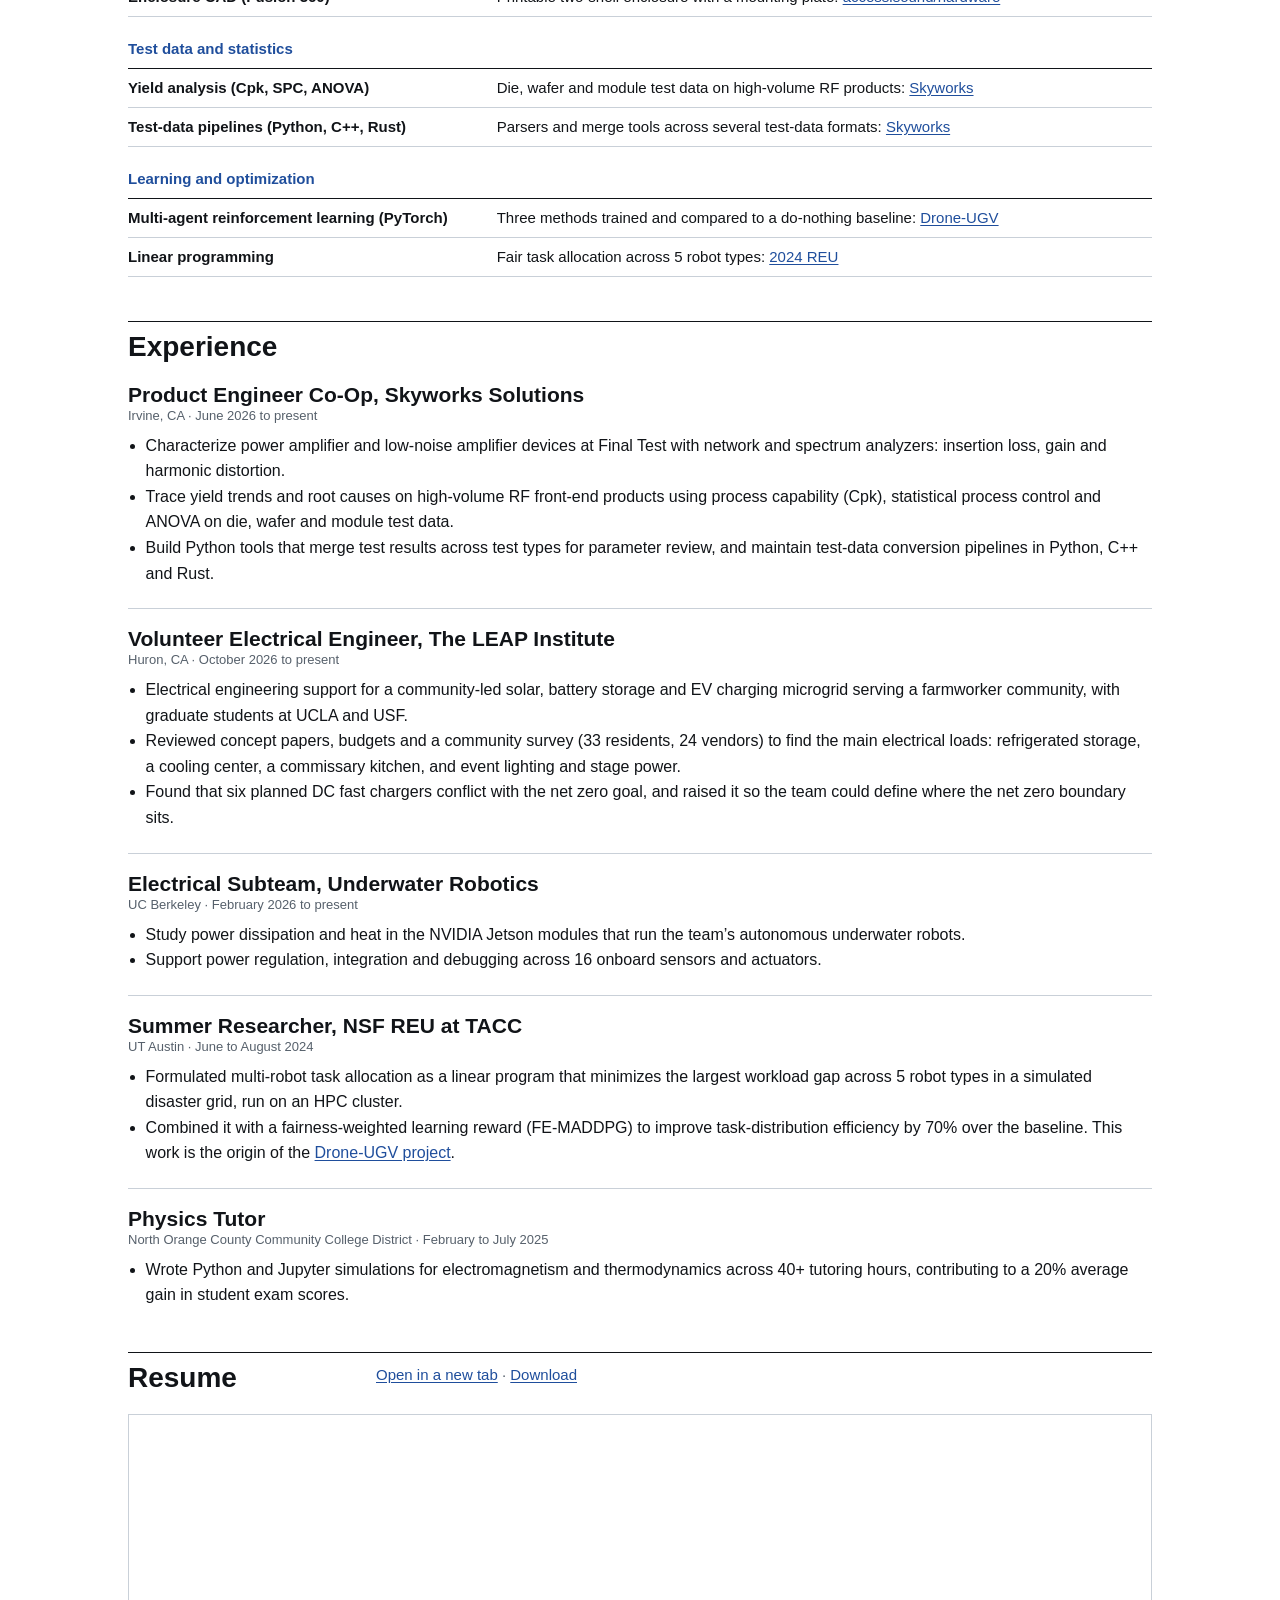
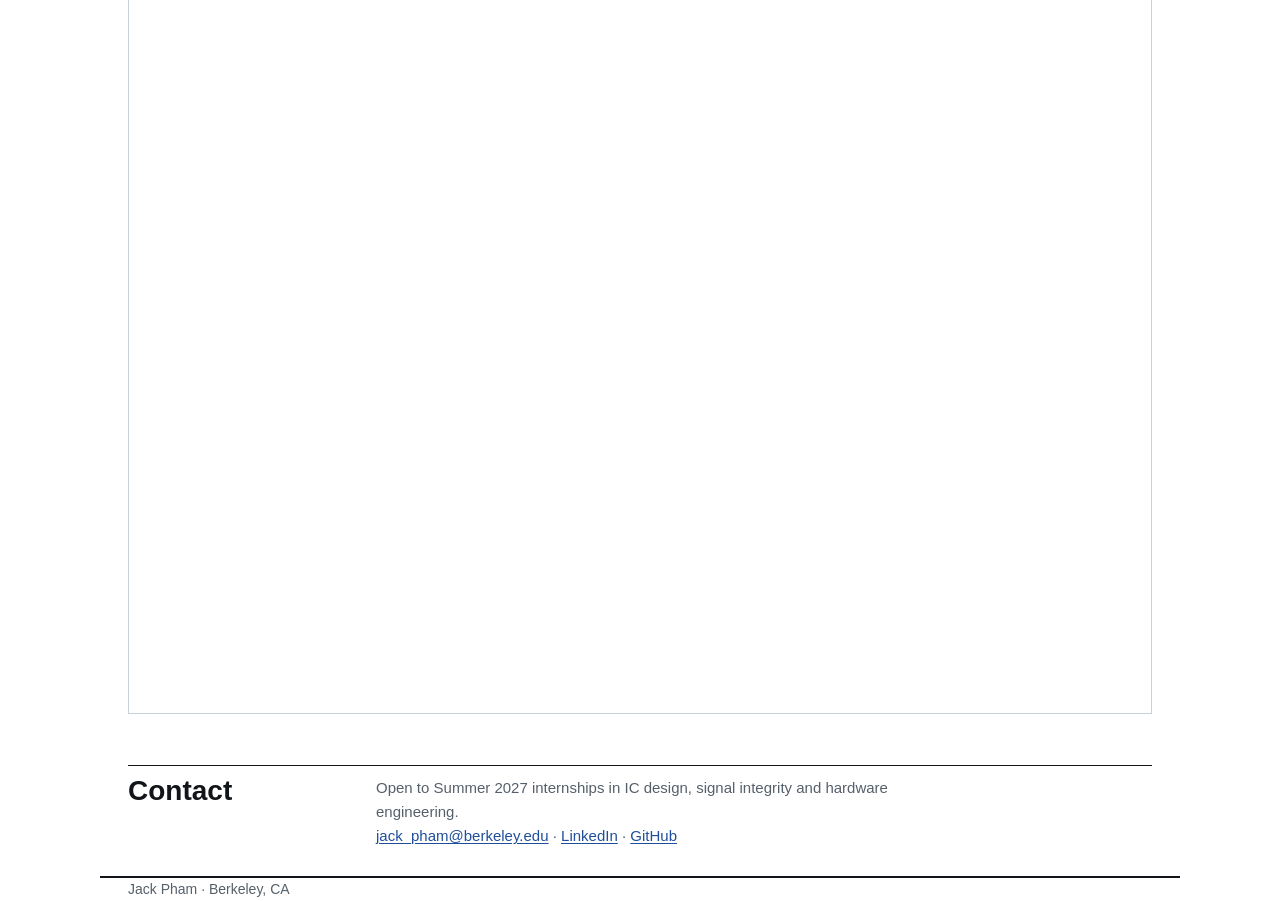
==== commit 3d855969: "add outside work" ====
--- a/v2/index.html
+++ b/v2/index.html
@@ -64,7 +64,18 @@
       <div>
         <p>I study Electrical Engineering and Computer Sciences at UC Berkeley. I started at Cypress College in mathematics and physics, and physics left me with a habit: understand how something works before building it. If I can predict what a circuit or a channel will do, I can tell when a measurement is wrong. That habit is why I lean toward integrated circuits and signal integrity.</p>
         <p>My target is IC design, analog and digital, with an interest in high-speed links and RF. Right now I am a product engineering co-op on RF front-end parts at Skyworks, I volunteer on a community solar and storage microgrid in Huron, CA, and I am designing a SAR analog-to-digital converter (successive-approximation ADC), from a Python model and Verilog control logic down to transistor level. Its page goes up once there are simulated results to show.</p>
-        <p>Outside engineering I hike, take photos and cook.</p>
+      </div>
+    </div>
+    <div class="row">
+      <div class="k">Outside work</div>
+      <div>
+        <p>I hike and camp, mostly in Yosemite. After six hours of driving, the cold air on the last curvy road through the trees is my favorite part. I take photos of ordinary things, often scenes from Vietnam, and I paint. On weekends I cook, usually mixing Thai and Korean flavors.</p>
+        <div class="life">
+          <figure><img src="../assets/img/life/parked_car_camping.jpg" alt="Car parked at a Yosemite campsite" loading="lazy"><figcaption>Arriving in Yosemite.</figcaption></figure>
+          <figure><img src="../assets/img/life/boat1.jpg" alt="Boats in Vietnam" loading="lazy"><figcaption>Boats in Vietnam.</figcaption></figure>
+          <figure><img src="../assets/img/life/painted_this_myself.jpg" alt="A painting by Jack" loading="lazy"><figcaption>One I painted.</figcaption></figure>
+          <figure><img src="../assets/img/life/peanut_noodle.jpg" alt="Peanut noodles with shrimp and lamb" loading="lazy"><figcaption>Peanut noodles with shrimp and lamb.</figcaption></figure>
+        </div>
       </div>
     </div>
     <div class="row">
--- a/v2/style.css
+++ b/v2/style.css
@@ -112,6 +112,10 @@
 td.num { font-family: var(--mono); font-size: 14px; color: var(--pass); white-space: nowrap; }
 .table-note { font-size: 13px; color: var(--muted); margin-top: 6px; }
 
+/* ── Outside work ── */
+.life { display: grid; grid-template-columns: repeat(4, 1fr); gap: 12px; margin-top: 12px; }
+.life img { aspect-ratio: 1; object-fit: cover; border: 1px solid var(--rule); }
+
 /* ── Skills (grouped like a datasheet characteristics table) ── */
 .skills td:first-child { width: 36%; font-weight: 600; }
 .skills tr.grp th {
@@ -172,6 +176,7 @@
   .featured { grid-template-columns: 1fr; }
   .sec-head, .row, .more { grid-template-columns: 1fr; gap: 8px; }
   .figs { grid-template-columns: 1fr; }
+  .life { grid-template-columns: 1fr 1fr; }
   .about-photo { width: 160px; }
   .resume-frame { height: 520px; }
   table { font-size: 14px; }
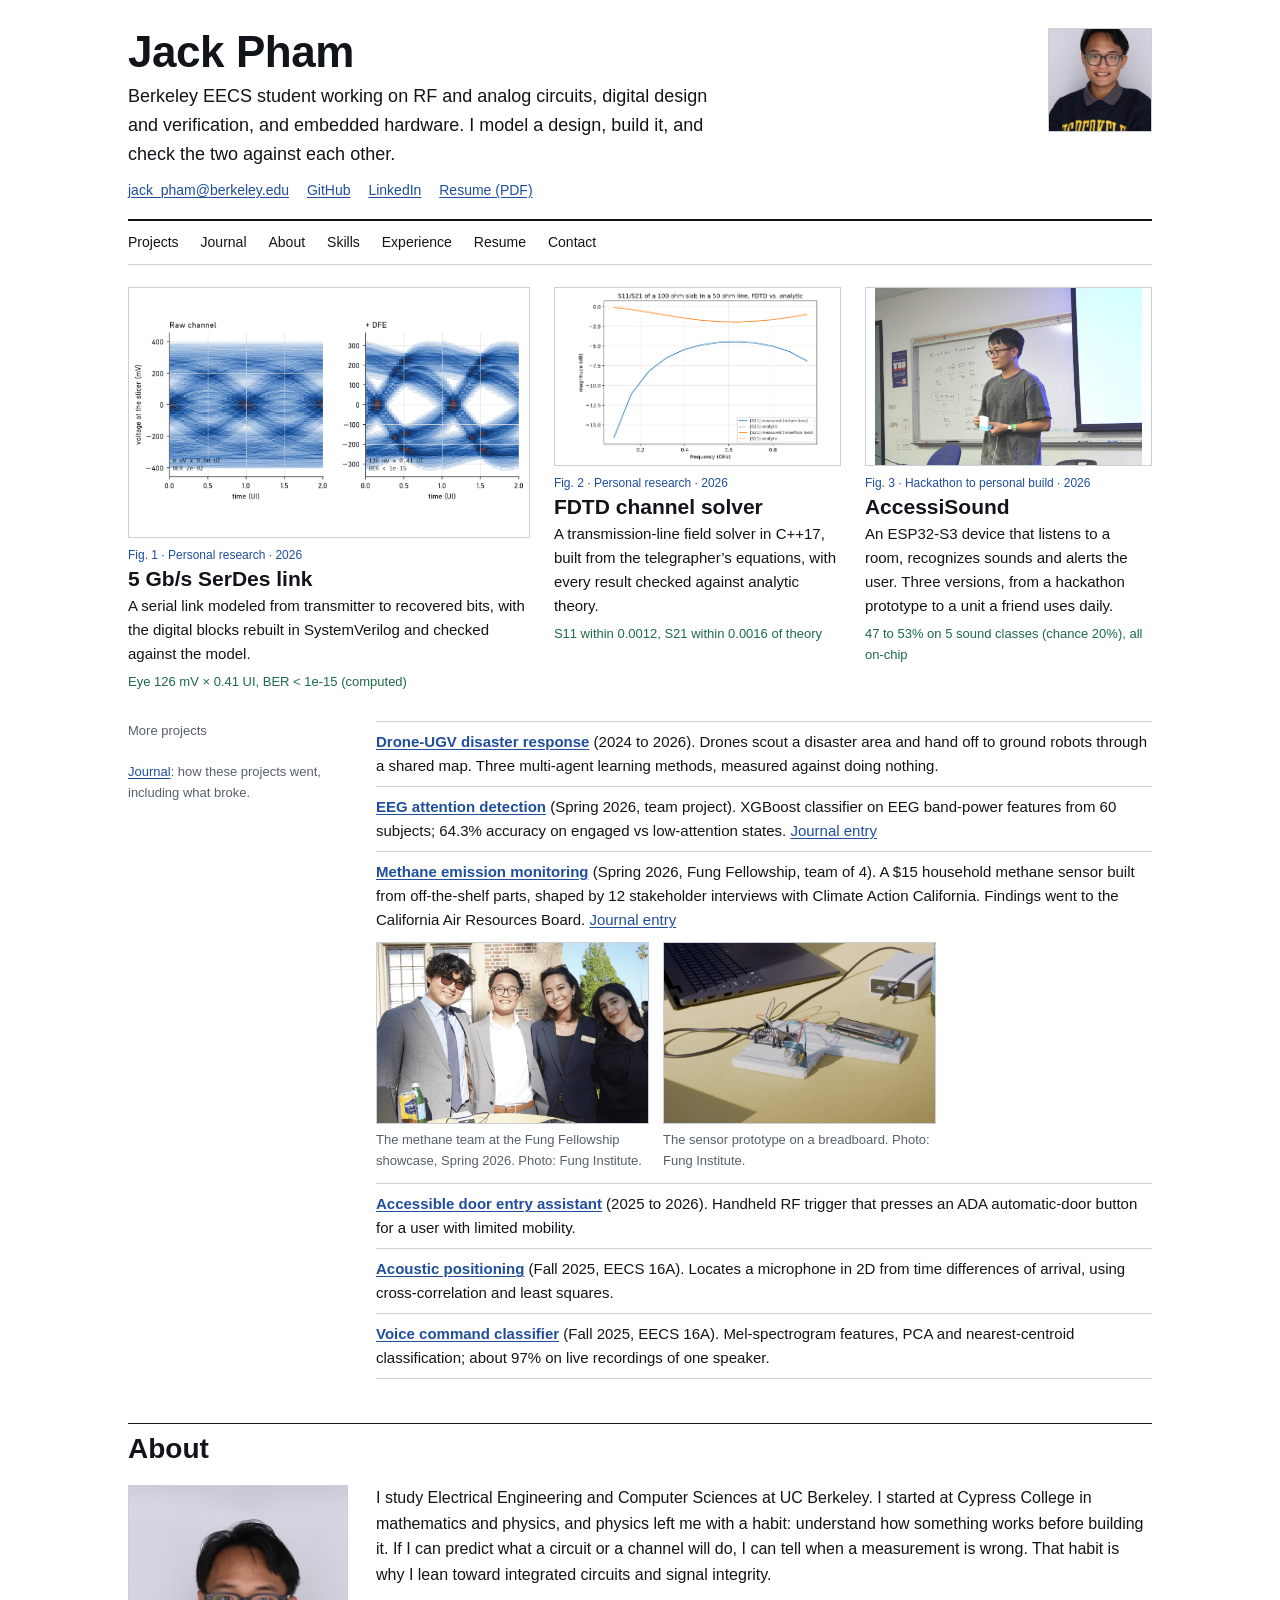
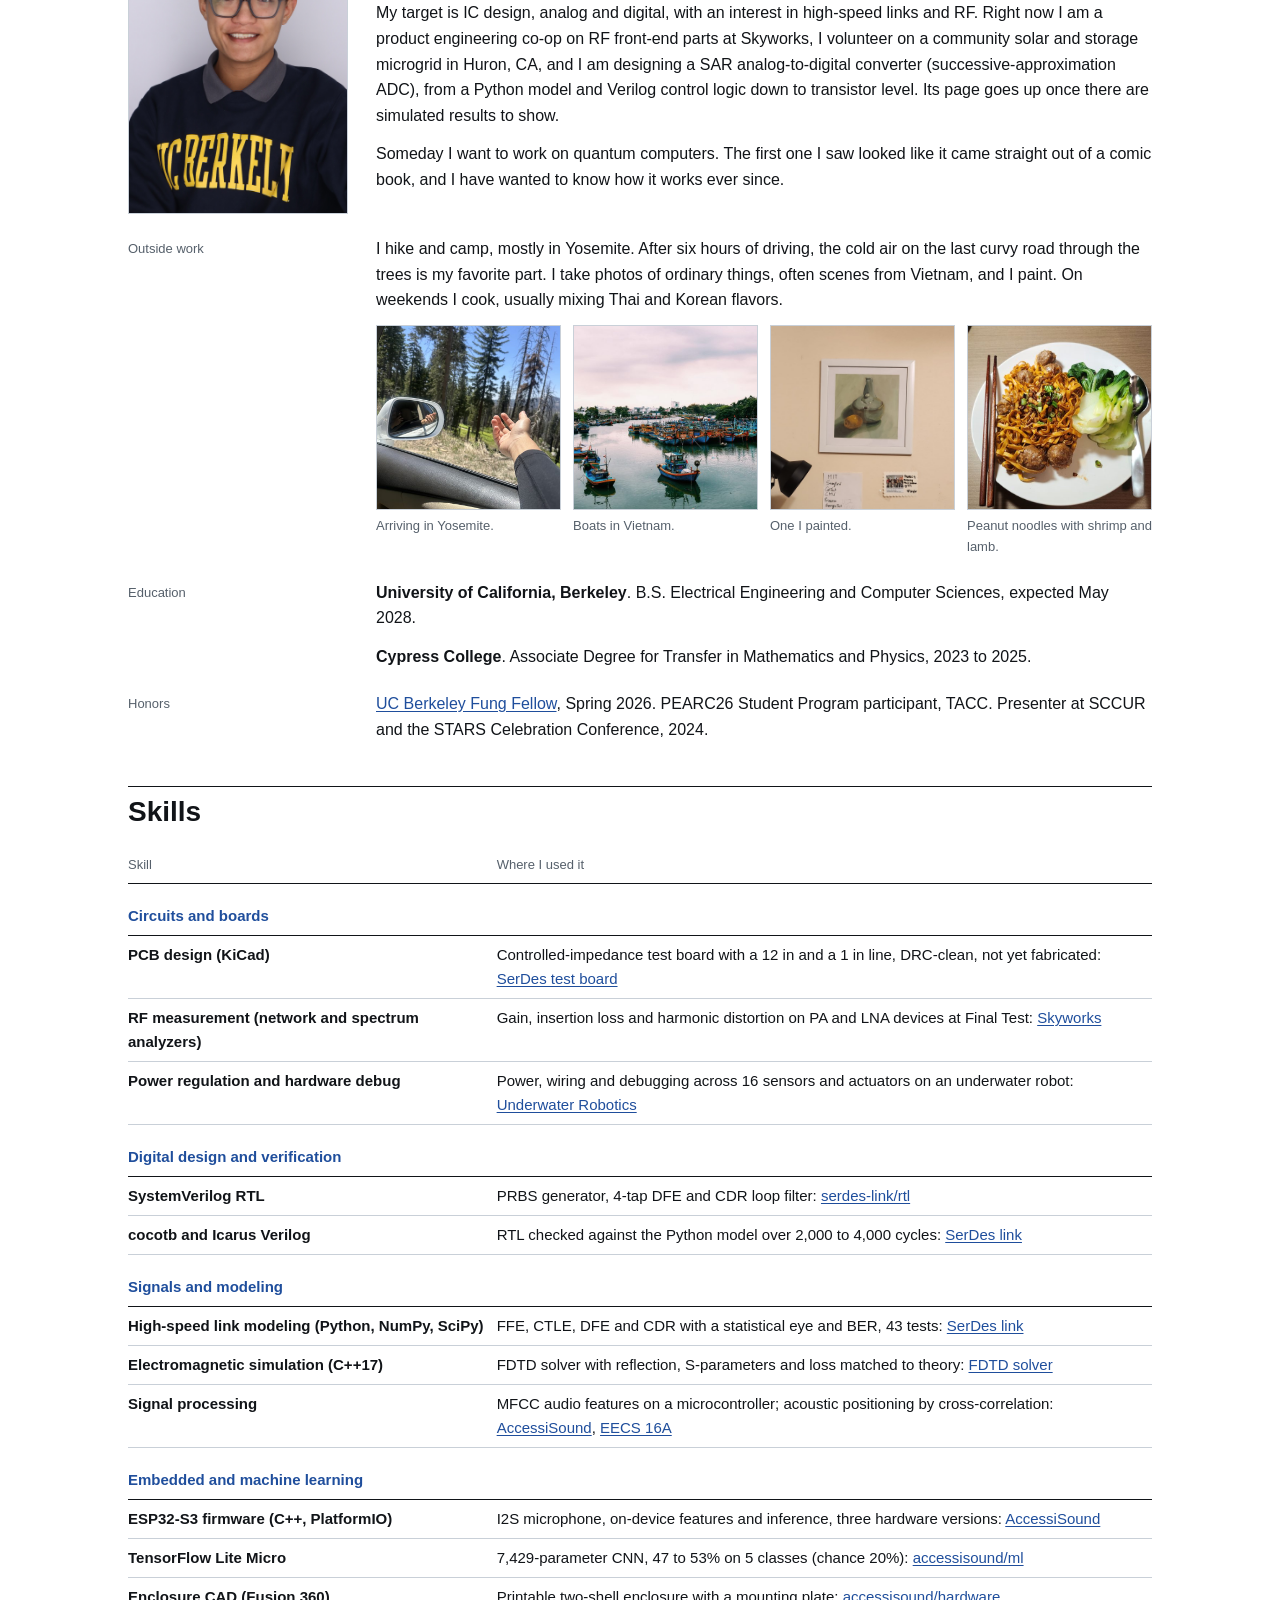
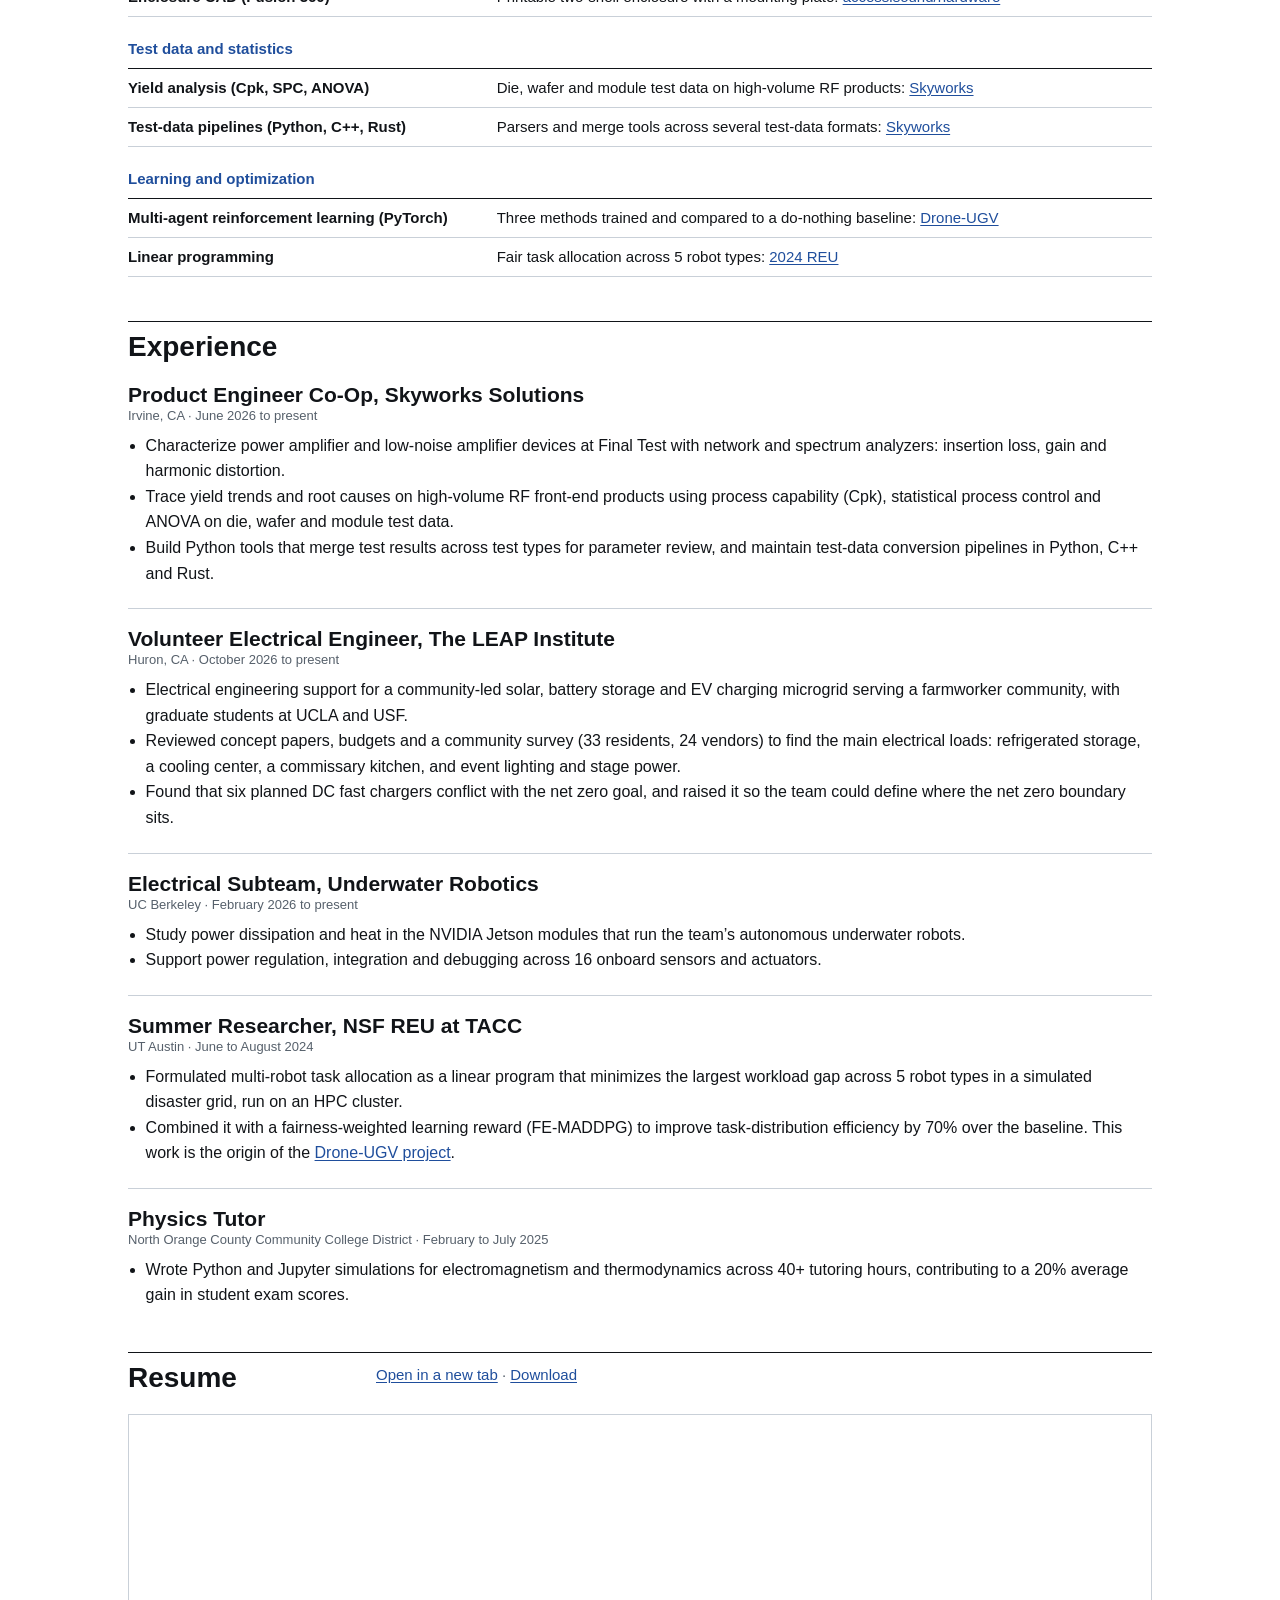
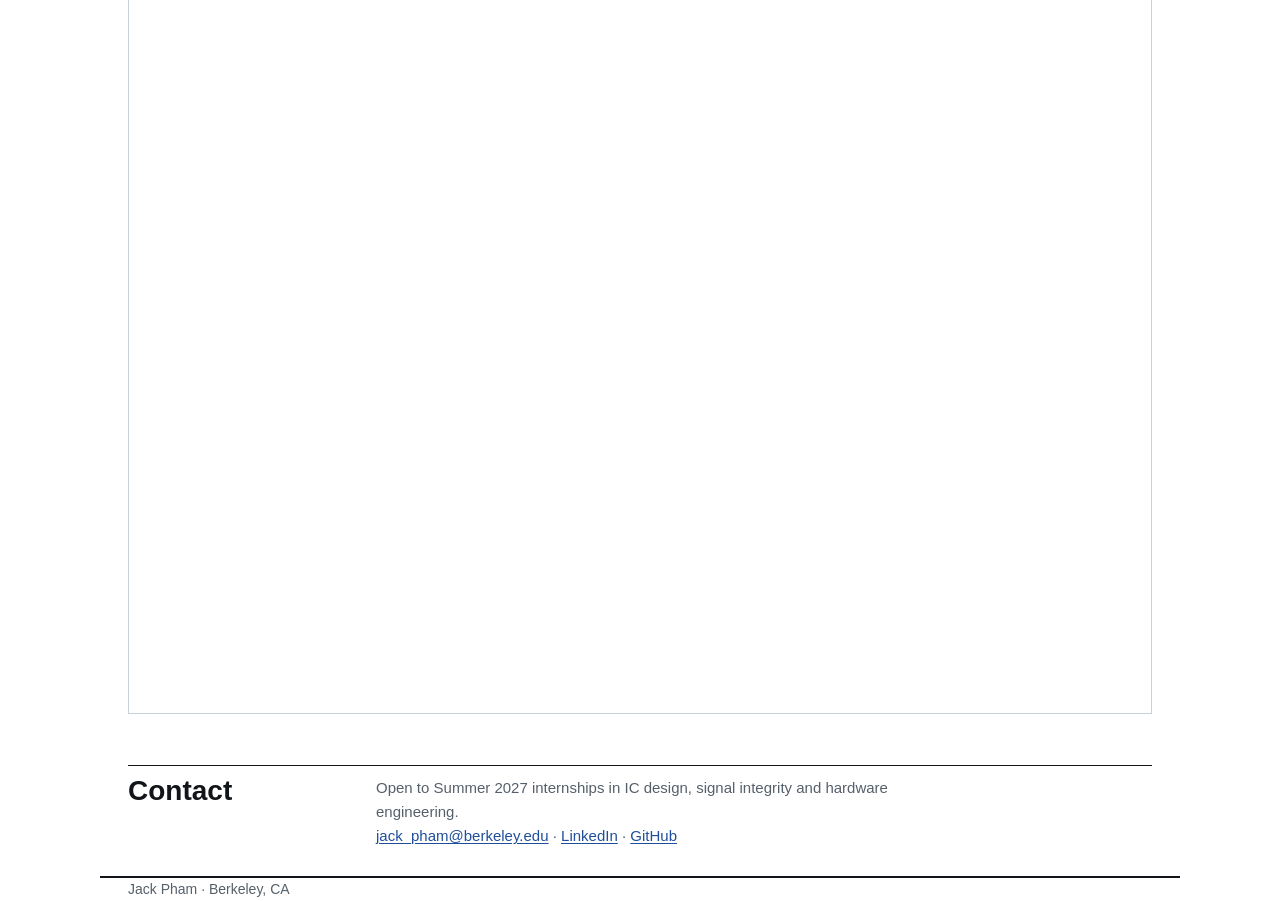
==== commit 86a326fd: "add quantum line" ====
--- a/v2/index.html
+++ b/v2/index.html
@@ -64,6 +64,7 @@
       <div>
         <p>I study Electrical Engineering and Computer Sciences at UC Berkeley. I started at Cypress College in mathematics and physics, and physics left me with a habit: understand how something works before building it. If I can predict what a circuit or a channel will do, I can tell when a measurement is wrong. That habit is why I lean toward integrated circuits and signal integrity.</p>
         <p>My target is IC design, analog and digital, with an interest in high-speed links and RF. Right now I am a product engineering co-op on RF front-end parts at Skyworks, I volunteer on a community solar and storage microgrid in Huron, CA, and I am designing a SAR analog-to-digital converter (successive-approximation ADC), from a Python model and Verilog control logic down to transistor level. Its page goes up once there are simulated results to show.</p>
+        <p>Someday I want to work on quantum computers. The first one I saw looked like it came straight out of a comic book, and I have wanted to know how it works ever since.</p>
       </div>
     </div>
     <div class="row">
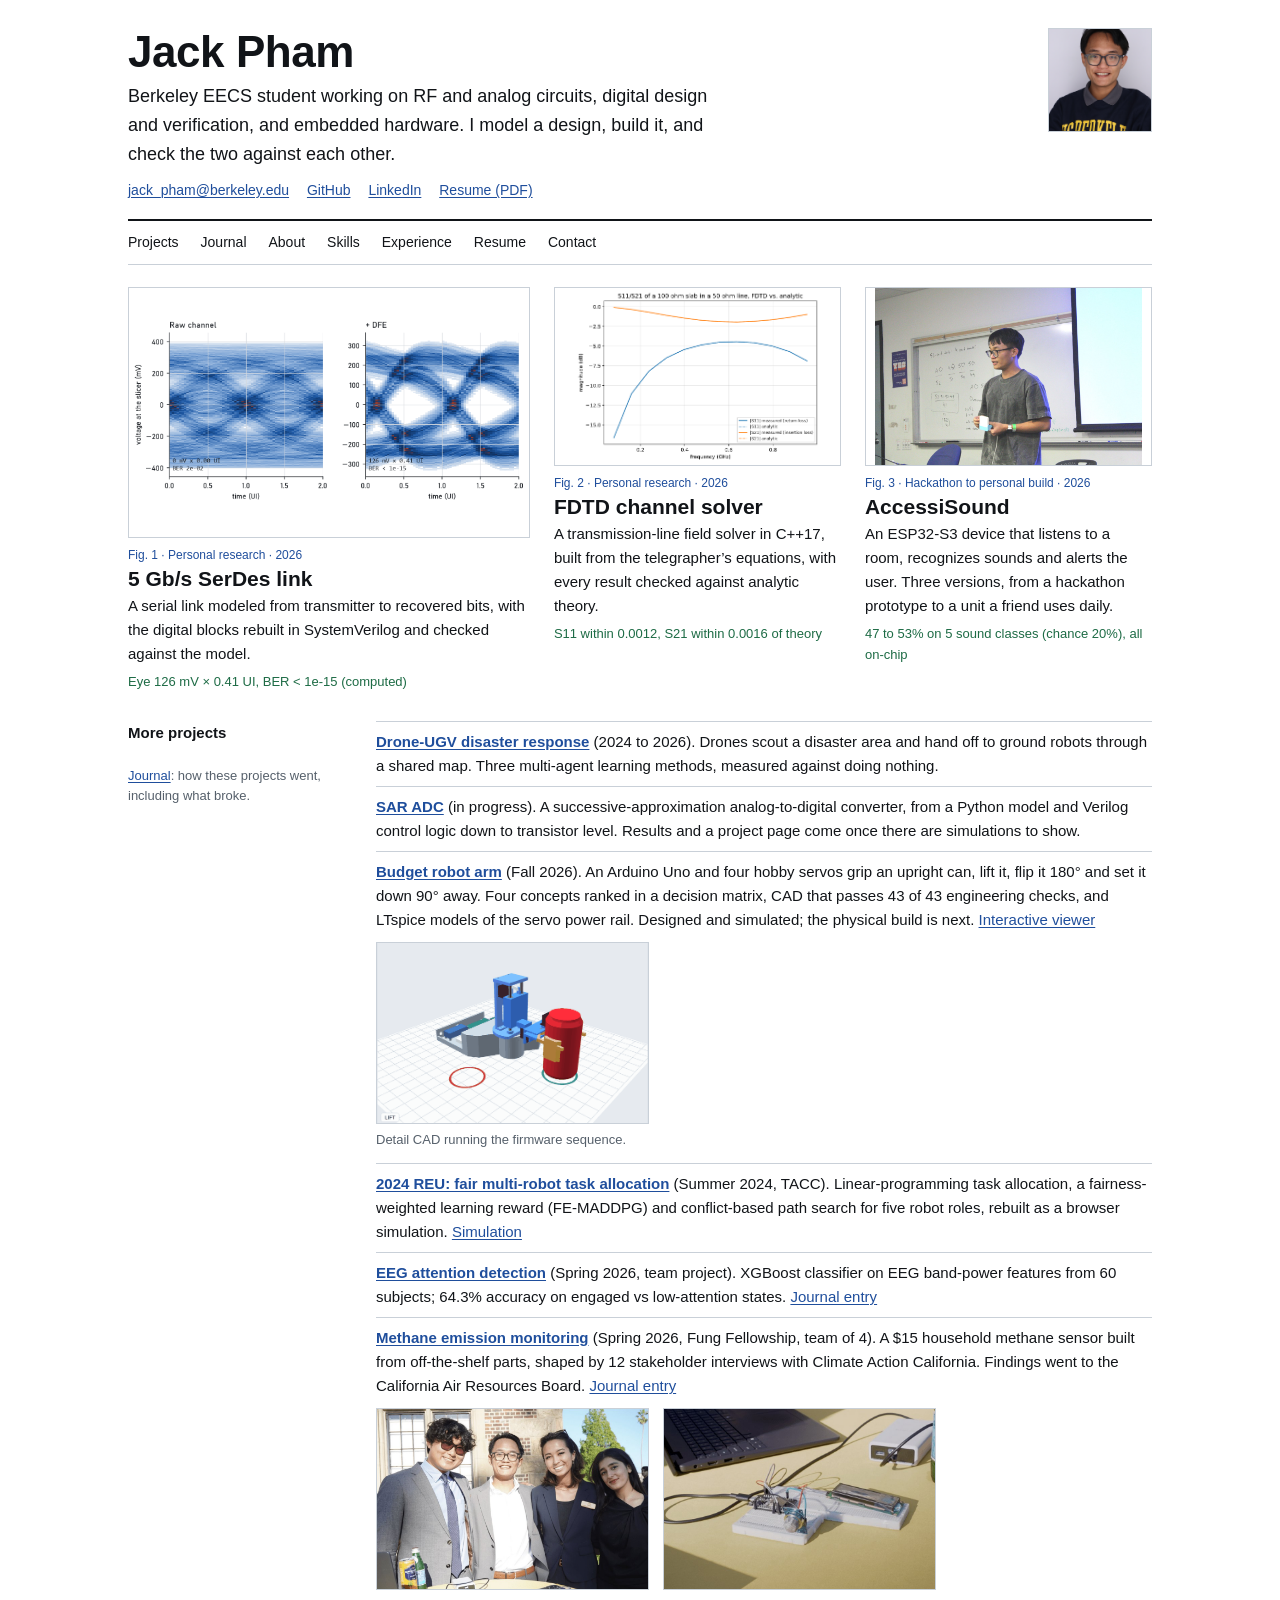
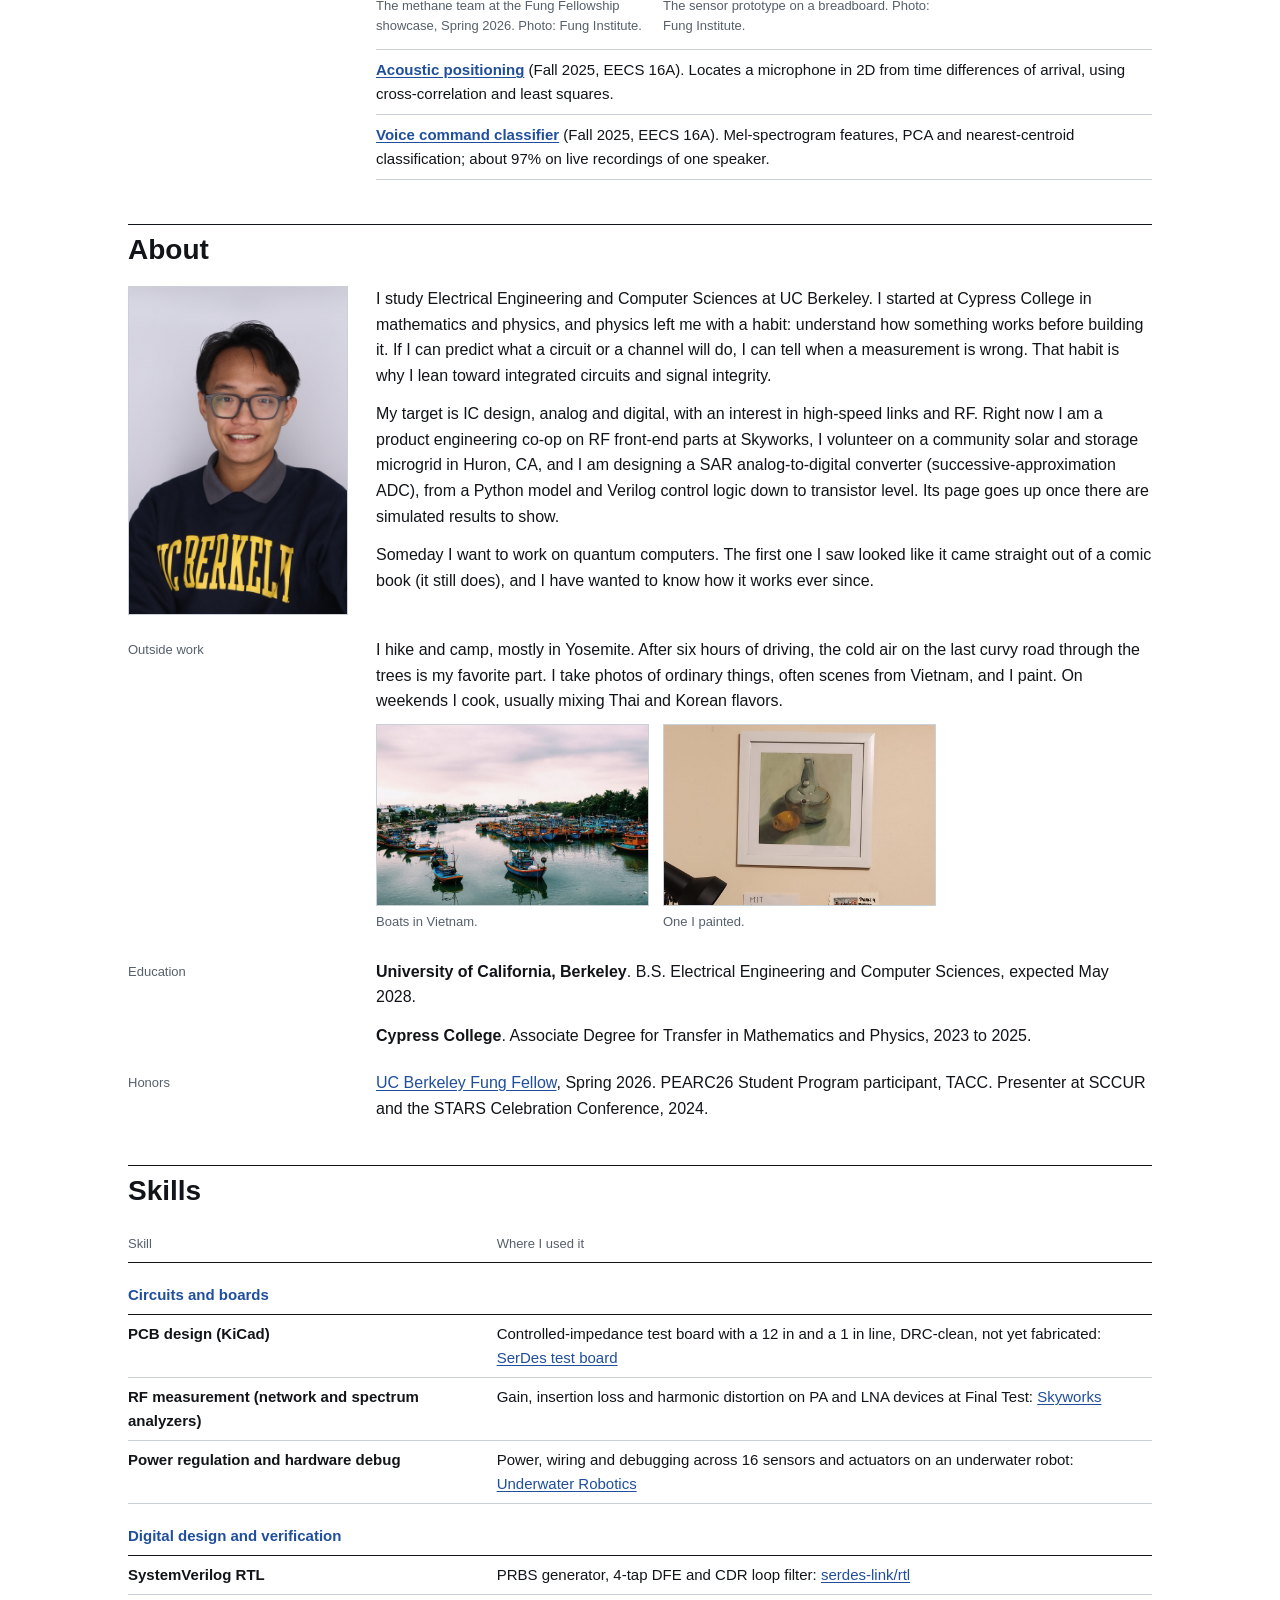
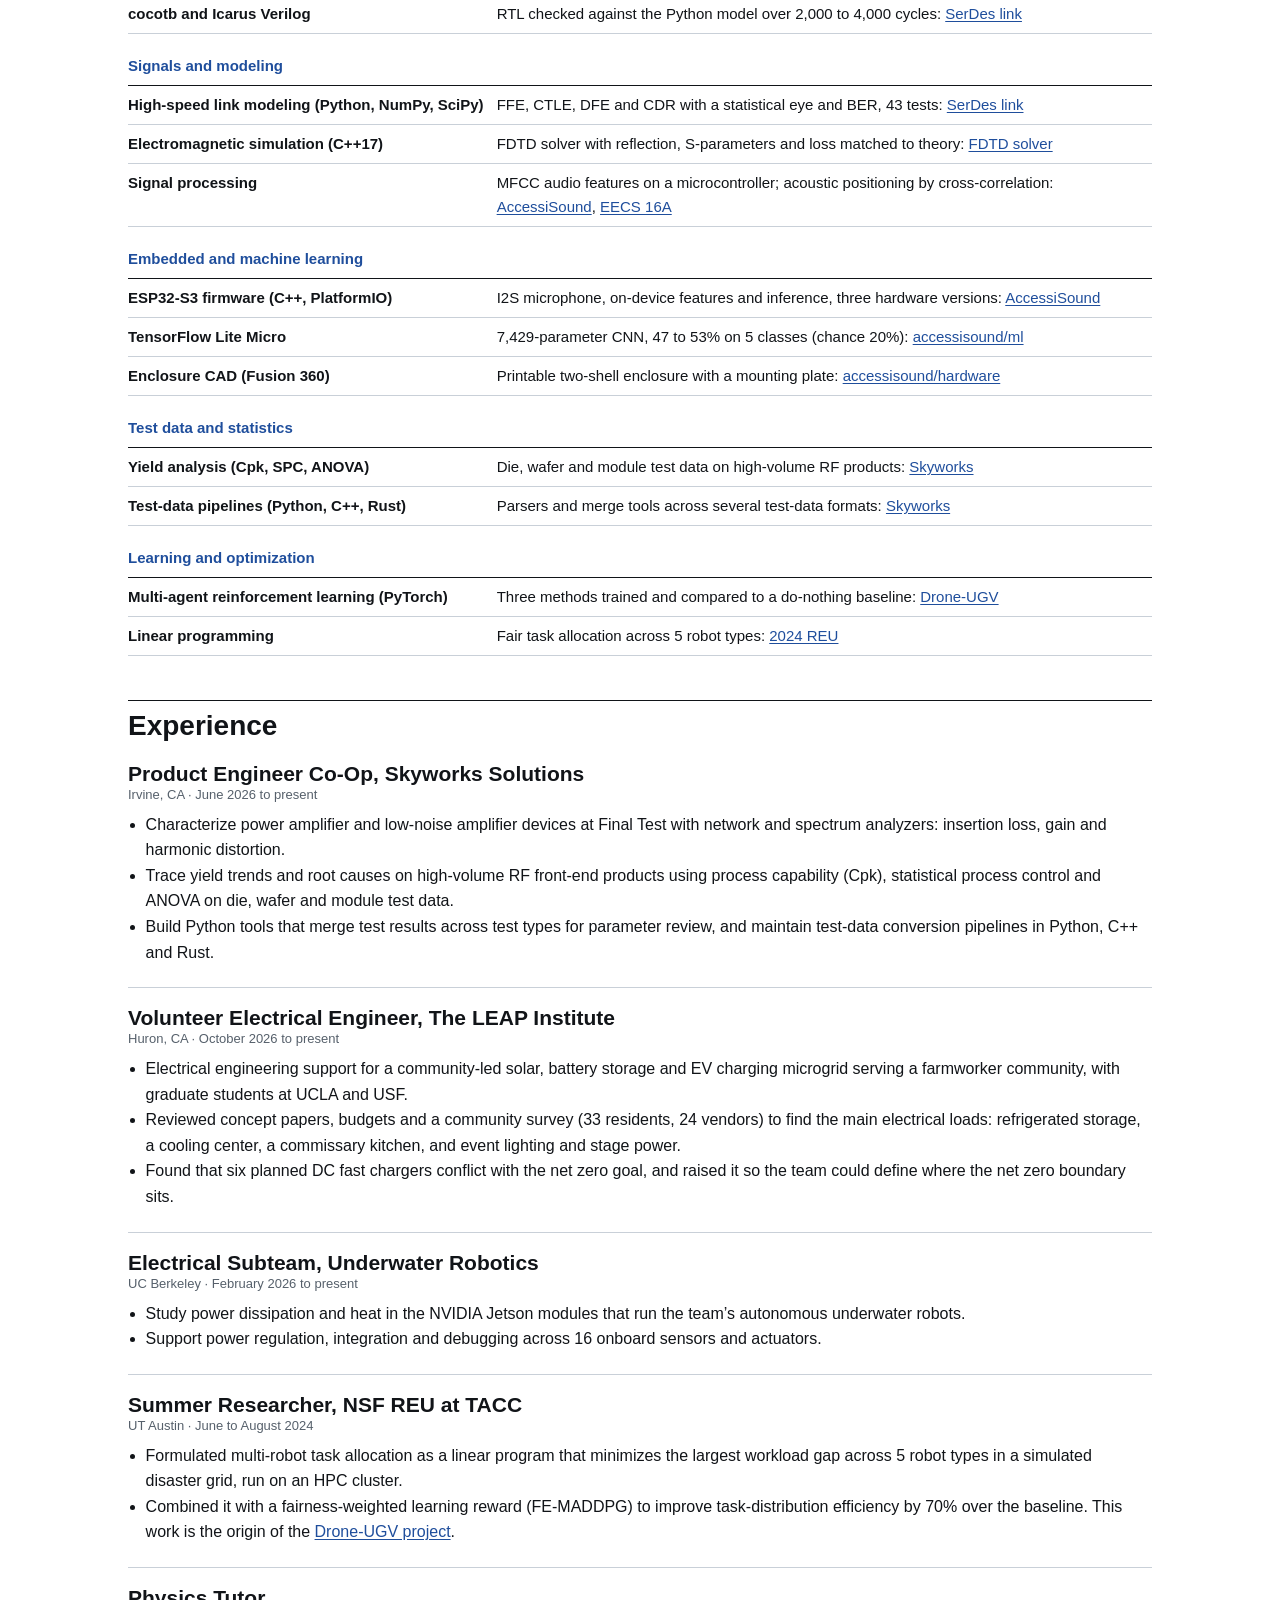
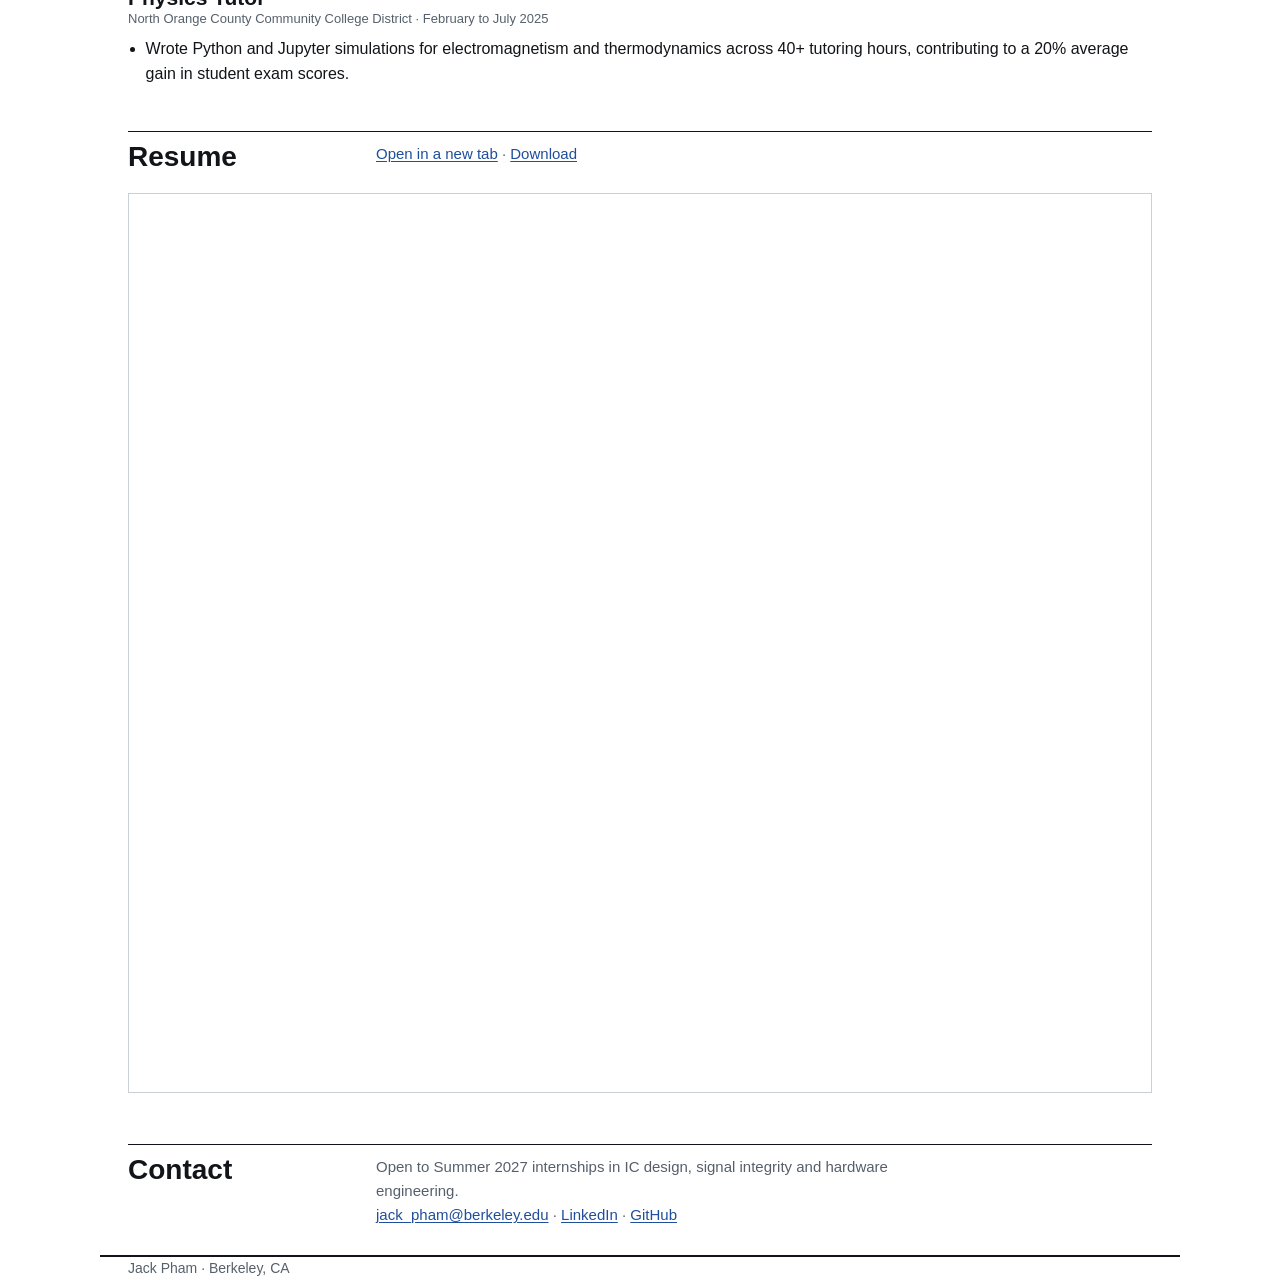
==== commit 3e5b7889: "update more projects" ====
--- a/v2/index.html
+++ b/v2/index.html
@@ -41,8 +41,13 @@
     <div class="featured" id="featured"></div>
 
     <div class="more">
-      <div class="mono muted">More projects<br><br><a href="journal.html">Journal</a>: how these projects went, including what broke.</div>
+      <div class="mono muted"><b class="more-h">More projects</b><br><br><a href="journal.html">Journal</a>: how these projects went, including what broke.</div>
       <ul id="more">
+        <li><b><a href="#about">SAR ADC</a></b> (in progress). A successive-approximation analog-to-digital converter, from a Python model and Verilog control logic down to transistor level. Results and a project page come once there are simulations to show.</li>
+        <li><b><a href="https://github.com/jackpham-rgb/MEproject2026F" target="_blank" rel="noopener">Budget robot arm</a></b> (Fall 2026). An Arduino Uno and four hobby servos grip an upright can, lift it, flip it 180° and set it down 90° away. Four concepts ranked in a decision matrix, CAD that passes 43 of 43 engineering checks, and LTspice models of the servo power rail. Designed and simulated; the physical build is next. <a href="https://jackpham-rgb.github.io/MEproject2026F/" target="_blank" rel="noopener">Interactive viewer</a>
+          <div class="thumbs"><figure><img src="../assets/img/v2/robot-arm-cad.gif" alt="Animated CAD of the robot arm" loading="lazy"><figcaption>Detail CAD running the firmware sequence.</figcaption></figure></div>
+        </li>
+        <li><b><a href="https://github.com/jackpham-rgb/area-disaster-response" target="_blank" rel="noopener">2024 REU: fair multi-robot task allocation</a></b> (Summer 2024, TACC). Linear-programming task allocation, a fairness-weighted learning reward (FE-MADDPG) and conflict-based path search for five robot roles, rebuilt as a browser simulation. <a href="https://jackpham-rgb.github.io/area-disaster-response/simulation_v2.html" target="_blank" rel="noopener">Simulation</a></li>
         <li><b><a href="https://github.com/andersvestrum/eeg-attention-analysis" target="_blank" rel="noopener">EEG attention detection</a></b> (Spring 2026, team project). XGBoost classifier on EEG band-power features from 60 subjects; 64.3% accuracy on engaged vs low-attention states. <a href="journal.html#garbage-in">Journal entry</a></li>
         <li><b><a href="https://funginstitute.berkeley.edu/news/the-invisible-methane-crisis-and-what-fung-fellows-are-doing-about-it/" target="_blank" rel="noopener">Methane emission monitoring</a></b> (Spring 2026, Fung Fellowship, team of 4). A $15 household methane sensor built from off-the-shelf parts, shaped by 12 stakeholder interviews with Climate Action California. Findings went to the California Air Resources Board. <a href="journal.html#interviews-before-hardware">Journal entry</a>
           <div class="thumbs">
@@ -50,7 +55,6 @@
             <figure><img src="../assets/img/v2/methane-prototype.jpg" alt="Methane sensor prototype on a breadboard" loading="lazy"><figcaption>The sensor prototype on a breadboard. Photo: Fung Institute.</figcaption></figure>
           </div>
         </li>
-        <li><b><a href="../index.html#projects">Accessible door entry assistant</a></b> (2025 to 2026). Handheld RF trigger that presses an ADA automatic-door button for a user with limited mobility.</li>
         <li><b><a href="journal.html#signals-as-vectors">Acoustic positioning</a></b> (Fall 2025, EECS 16A). Locates a microphone in 2D from time differences of arrival, using cross-correlation and least squares.</li>
         <li><b><a href="journal.html#signals-as-vectors">Voice command classifier</a></b> (Fall 2025, EECS 16A). Mel-spectrogram features, PCA and nearest-centroid classification; about 97% on live recordings of one speaker.</li>
       </ul>
@@ -64,18 +68,16 @@
       <div>
         <p>I study Electrical Engineering and Computer Sciences at UC Berkeley. I started at Cypress College in mathematics and physics, and physics left me with a habit: understand how something works before building it. If I can predict what a circuit or a channel will do, I can tell when a measurement is wrong. That habit is why I lean toward integrated circuits and signal integrity.</p>
         <p>My target is IC design, analog and digital, with an interest in high-speed links and RF. Right now I am a product engineering co-op on RF front-end parts at Skyworks, I volunteer on a community solar and storage microgrid in Huron, CA, and I am designing a SAR analog-to-digital converter (successive-approximation ADC), from a Python model and Verilog control logic down to transistor level. Its page goes up once there are simulated results to show.</p>
-        <p>Someday I want to work on quantum computers. The first one I saw looked like it came straight out of a comic book, and I have wanted to know how it works ever since.</p>
+        <p>Someday I want to work on quantum computers. The first one I saw looked like it came straight out of a comic book (it still does), and I have wanted to know how it works ever since.</p>
       </div>
     </div>
     <div class="row">
       <div class="k">Outside work</div>
       <div>
         <p>I hike and camp, mostly in Yosemite. After six hours of driving, the cold air on the last curvy road through the trees is my favorite part. I take photos of ordinary things, often scenes from Vietnam, and I paint. On weekends I cook, usually mixing Thai and Korean flavors.</p>
-        <div class="life">
-          <figure><img src="../assets/img/life/parked_car_camping.jpg" alt="Car parked at a Yosemite campsite" loading="lazy"><figcaption>Arriving in Yosemite.</figcaption></figure>
+        <div class="thumbs">
           <figure><img src="../assets/img/life/boat1.jpg" alt="Boats in Vietnam" loading="lazy"><figcaption>Boats in Vietnam.</figcaption></figure>
           <figure><img src="../assets/img/life/painted_this_myself.jpg" alt="A painting by Jack" loading="lazy"><figcaption>One I painted.</figcaption></figure>
-          <figure><img src="../assets/img/life/peanut_noodle.jpg" alt="Peanut noodles with shrimp and lamb" loading="lazy"><figcaption>Peanut noodles with shrimp and lamb.</figcaption></figure>
         </div>
       </div>
     </div>
--- a/v2/style.css
+++ b/v2/style.css
@@ -96,6 +96,7 @@
 .thumbs img { aspect-ratio: 3 / 2; object-fit: cover; }
 .more li:last-child { border-bottom: 1px solid var(--rule); }
 .more li b { font-weight: 600; }
+.more-h { color: var(--ink); font-weight: 700; font-size: 15px; }
 
 /* ── Two-column body (label left, content right) ── */
 .row { display: grid; grid-template-columns: 220px 1fr; gap: 28px; }
@@ -111,10 +112,6 @@
 th { font-weight: 600; border-bottom: 1.5px solid var(--ink); font-size: 14px; }
 td.num { font-family: var(--mono); font-size: 14px; color: var(--pass); white-space: nowrap; }
 .table-note { font-size: 13px; color: var(--muted); margin-top: 6px; }
-
-/* ── Outside work ── */
-.life { display: grid; grid-template-columns: repeat(4, 1fr); gap: 12px; margin-top: 12px; }
-.life img { aspect-ratio: 1; object-fit: cover; border: 1px solid var(--rule); }
 
 /* ── Skills (grouped like a datasheet characteristics table) ── */
 .skills td:first-child { width: 36%; font-weight: 600; }
@@ -176,7 +173,6 @@
   .featured { grid-template-columns: 1fr; }
   .sec-head, .row, .more { grid-template-columns: 1fr; gap: 8px; }
   .figs { grid-template-columns: 1fr; }
-  .life { grid-template-columns: 1fr 1fr; }
   .about-photo { width: 160px; }
   .resume-frame { height: 520px; }
   table { font-size: 14px; }
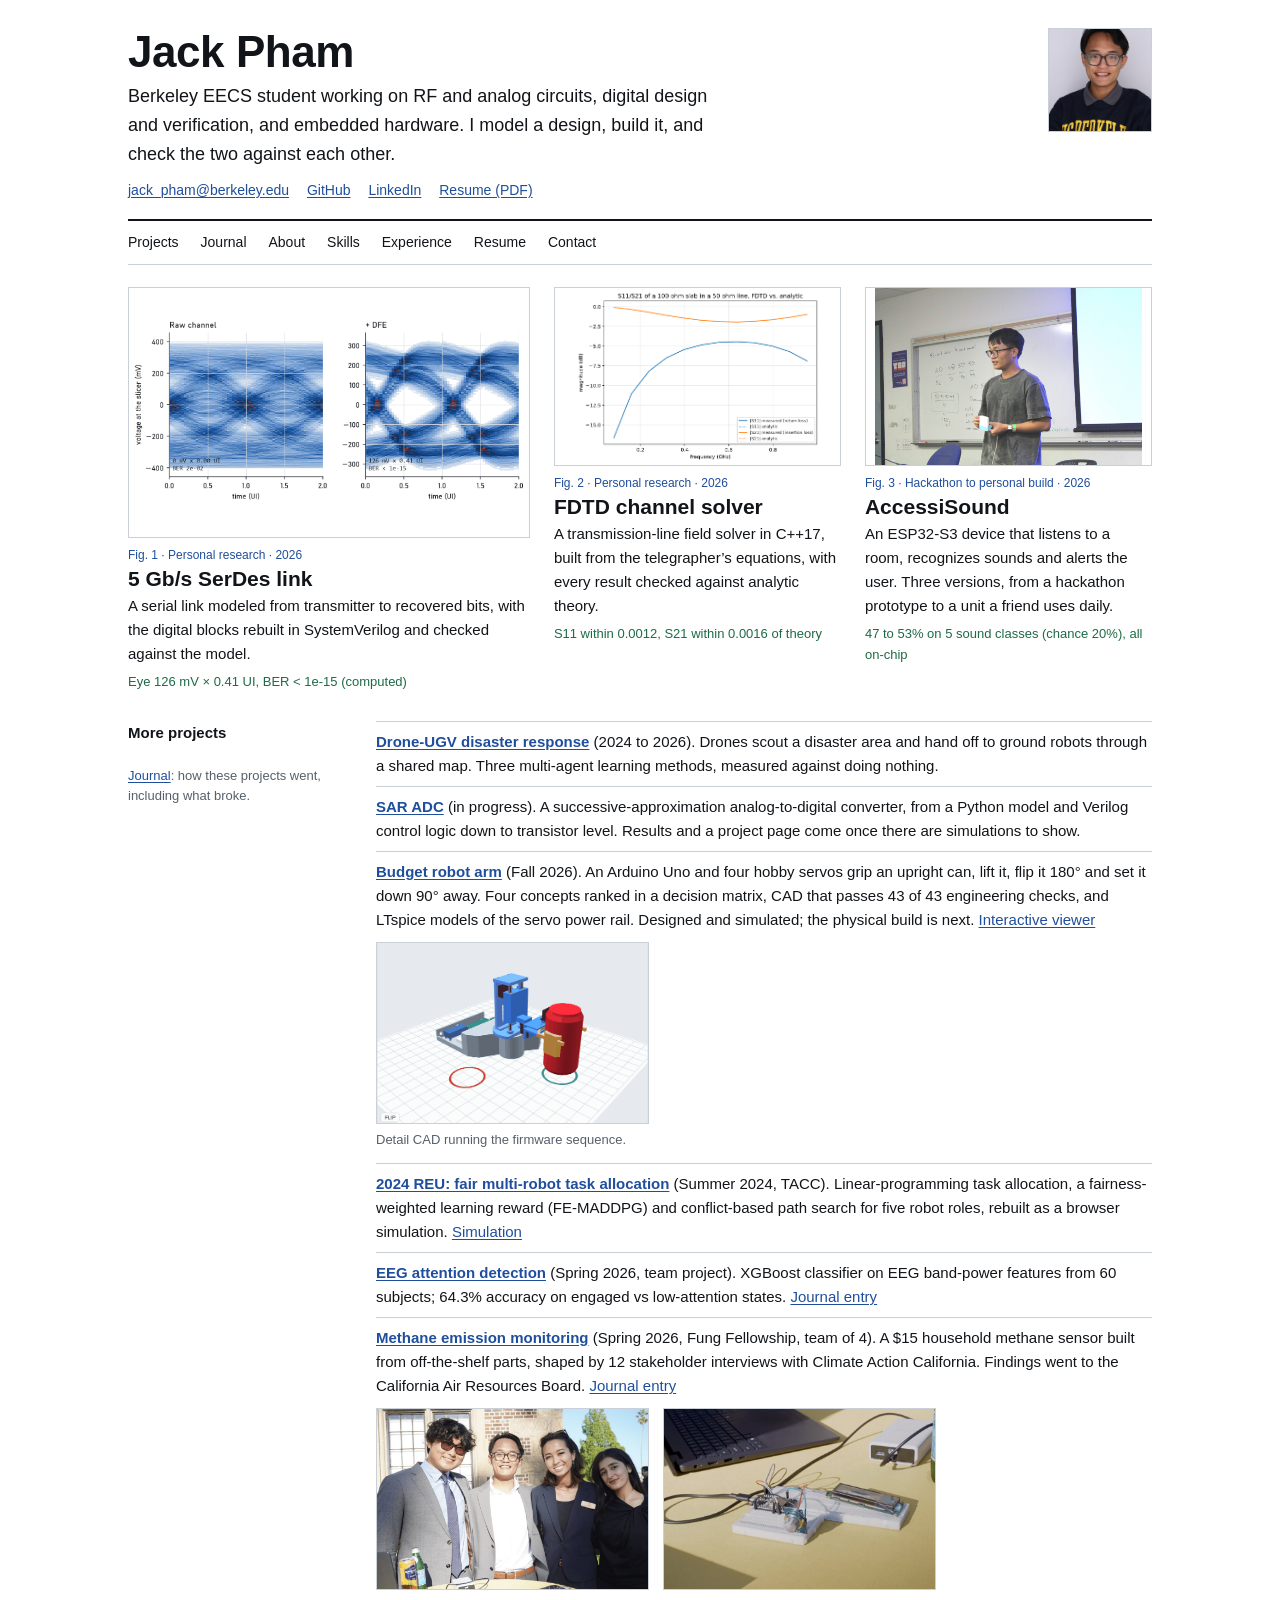
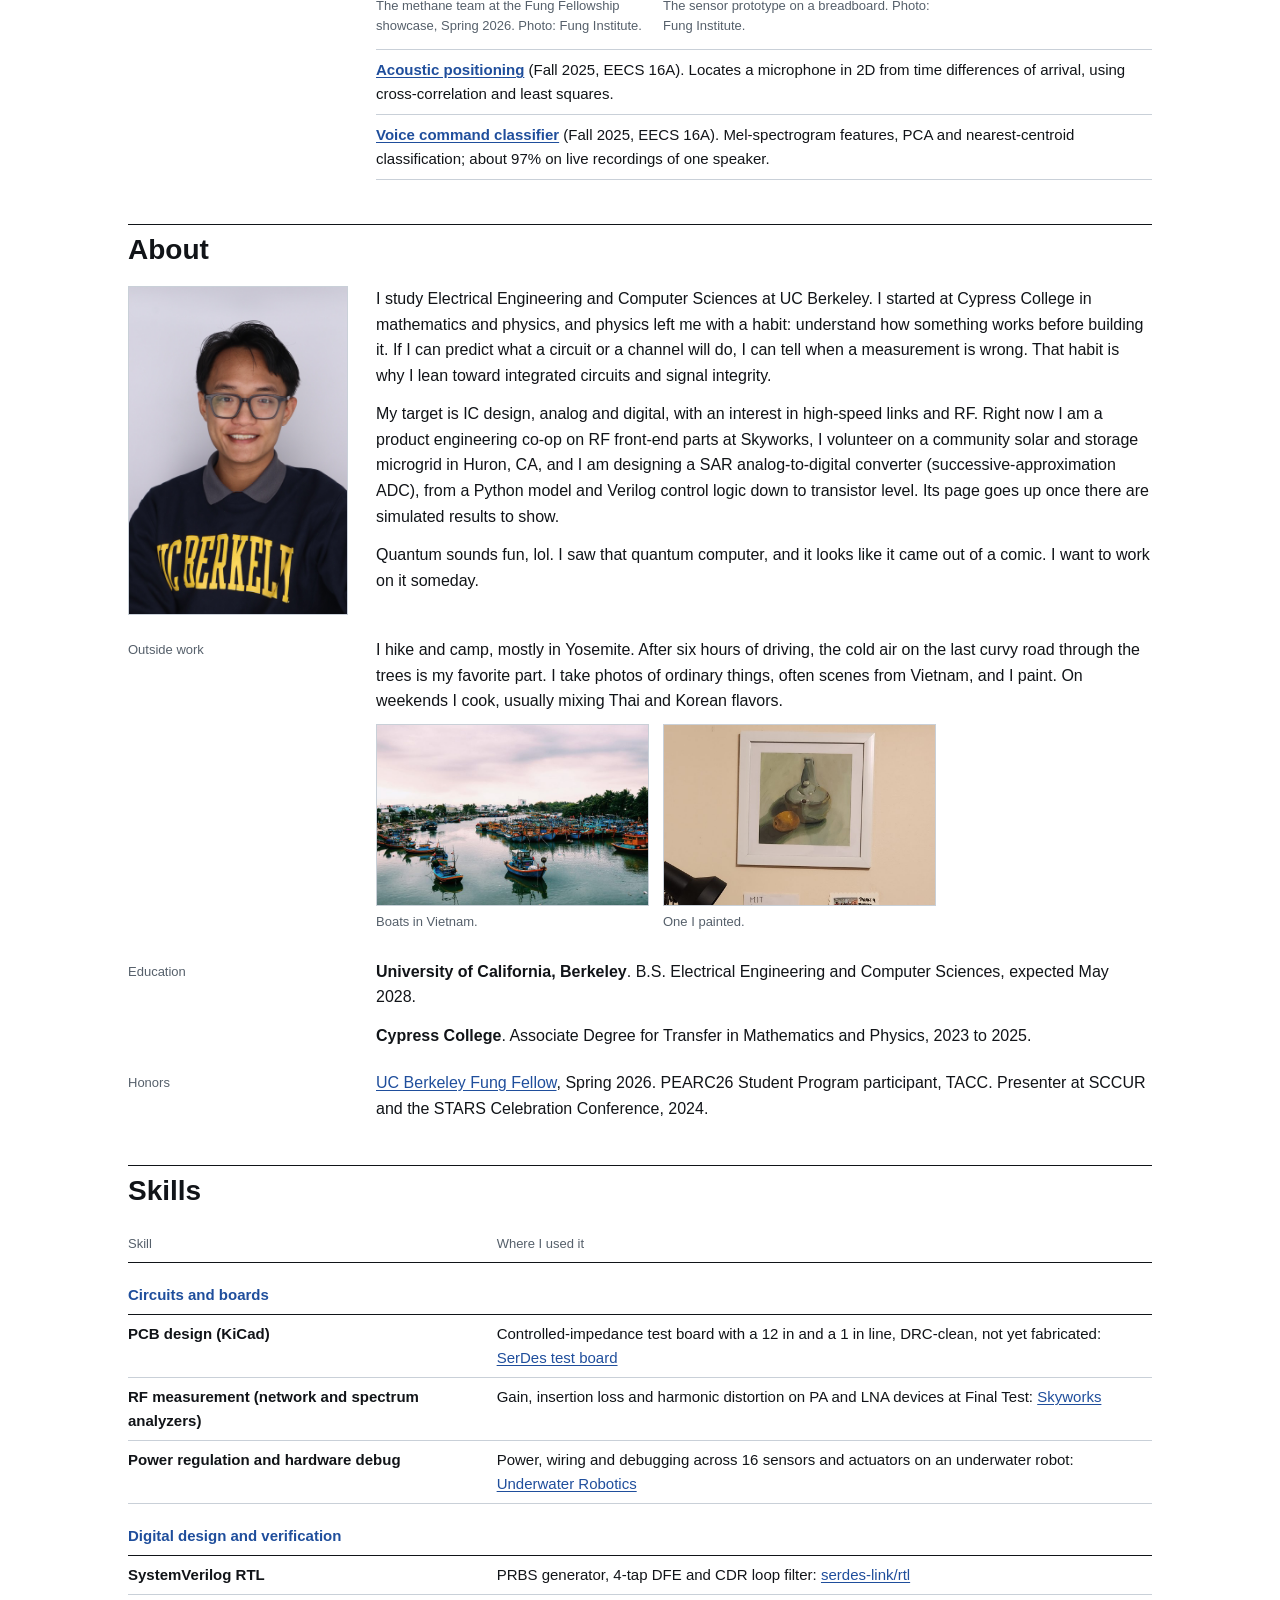
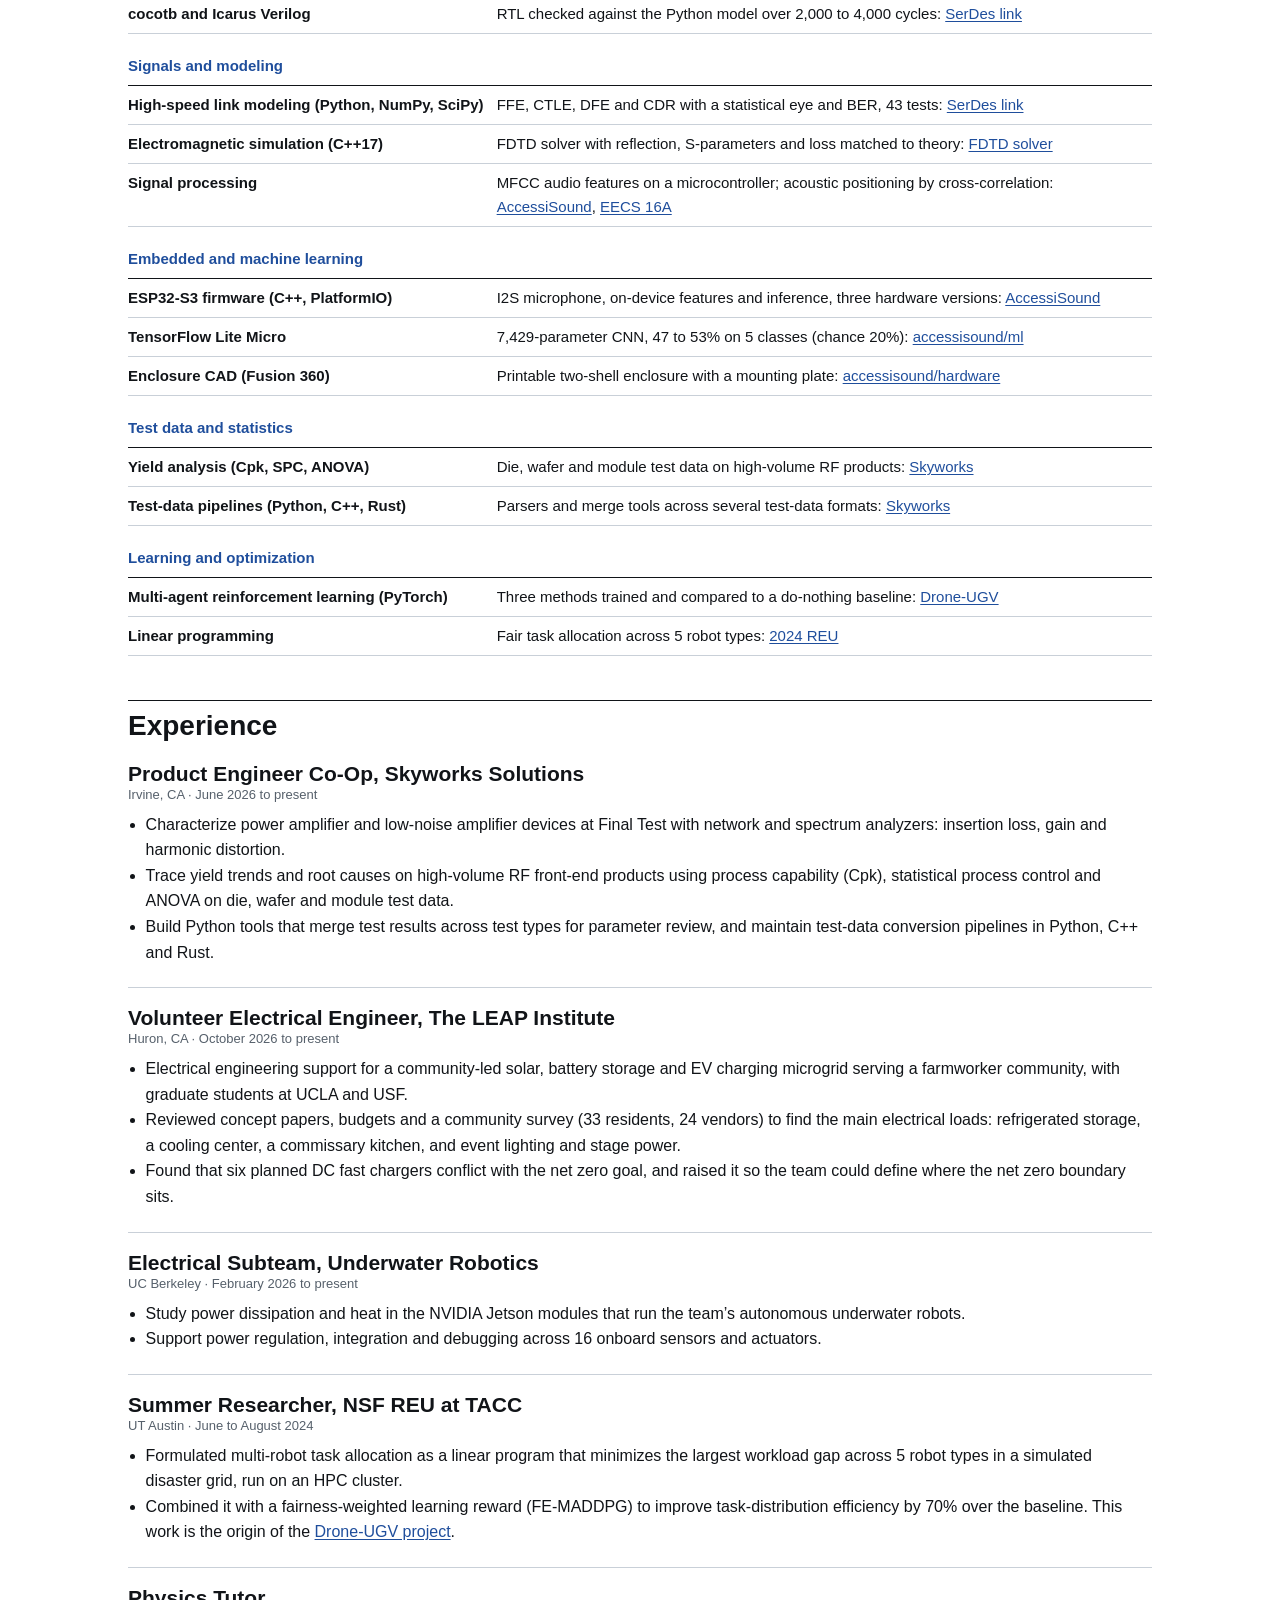
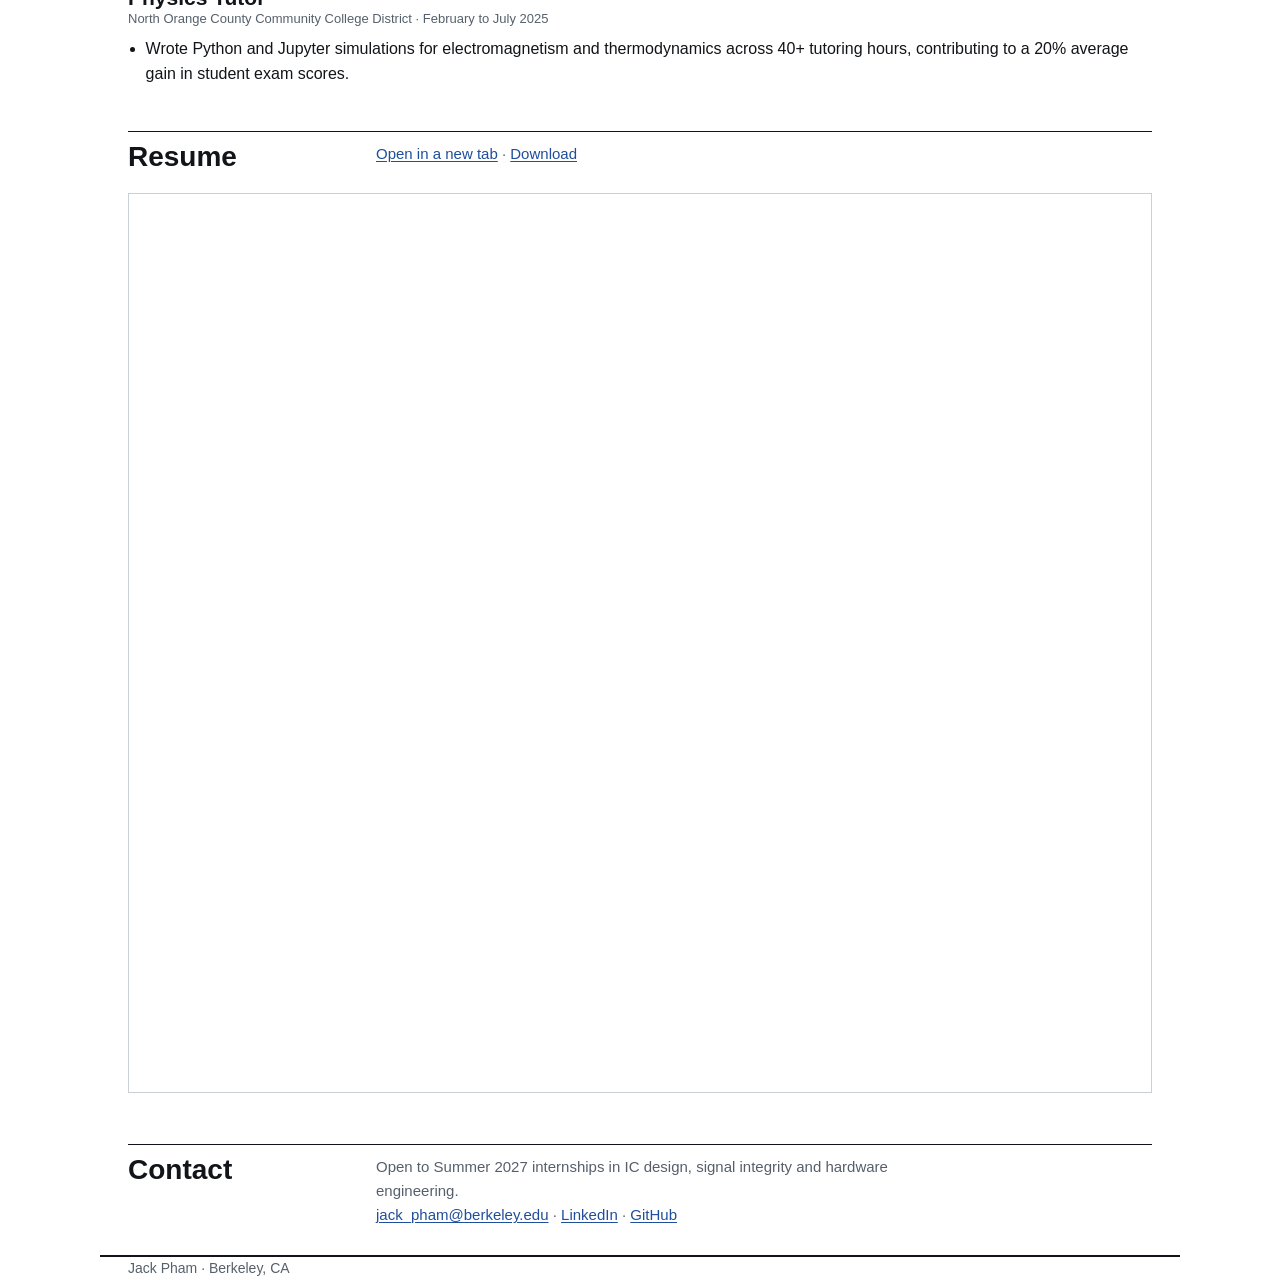
==== commit c575f126: "fix quantum line" ====
--- a/v2/index.html
+++ b/v2/index.html
@@ -68,7 +68,7 @@
       <div>
         <p>I study Electrical Engineering and Computer Sciences at UC Berkeley. I started at Cypress College in mathematics and physics, and physics left me with a habit: understand how something works before building it. If I can predict what a circuit or a channel will do, I can tell when a measurement is wrong. That habit is why I lean toward integrated circuits and signal integrity.</p>
         <p>My target is IC design, analog and digital, with an interest in high-speed links and RF. Right now I am a product engineering co-op on RF front-end parts at Skyworks, I volunteer on a community solar and storage microgrid in Huron, CA, and I am designing a SAR analog-to-digital converter (successive-approximation ADC), from a Python model and Verilog control logic down to transistor level. Its page goes up once there are simulated results to show.</p>
-        <p>Someday I want to work on quantum computers. The first one I saw looked like it came straight out of a comic book (it still does), and I have wanted to know how it works ever since.</p>
+        <p>Quantum sounds fun, lol. I saw that quantum computer, and it looks like it came out of a comic. I want to work on it someday.</p>
       </div>
     </div>
     <div class="row">
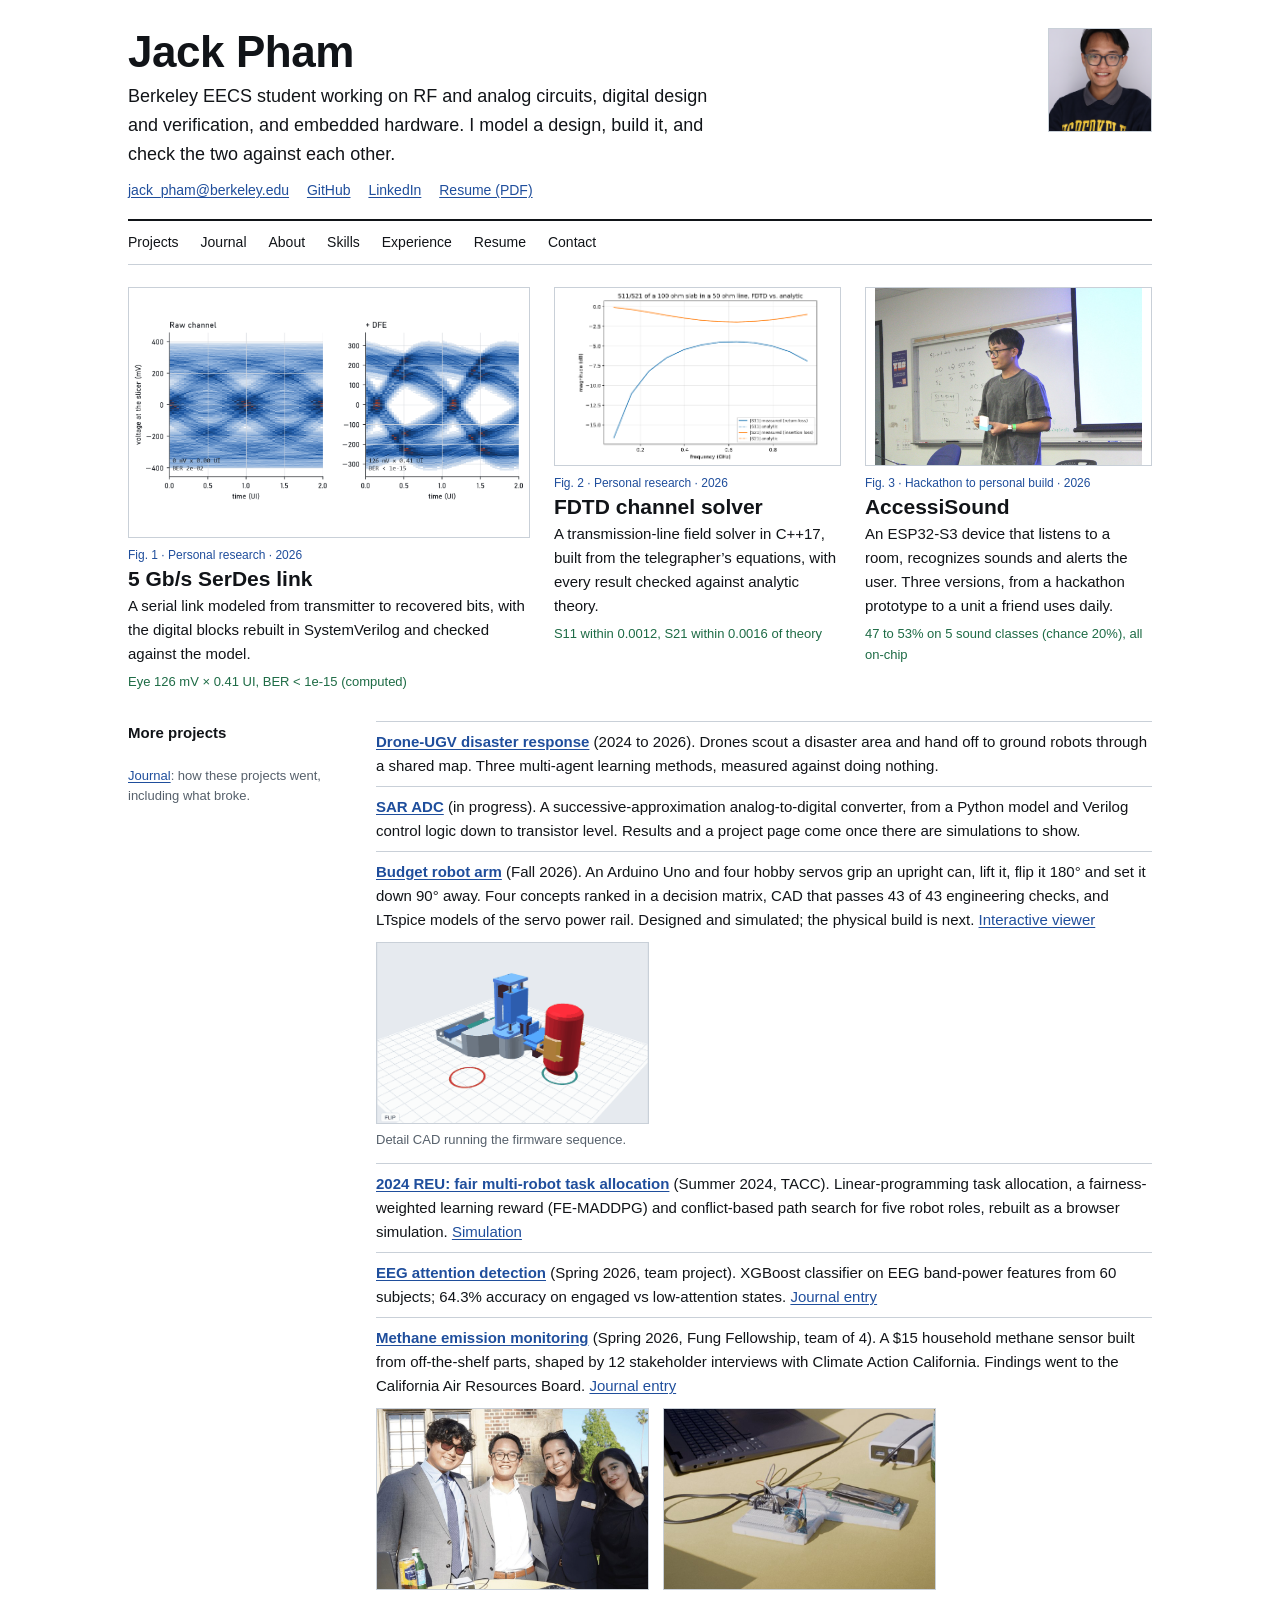
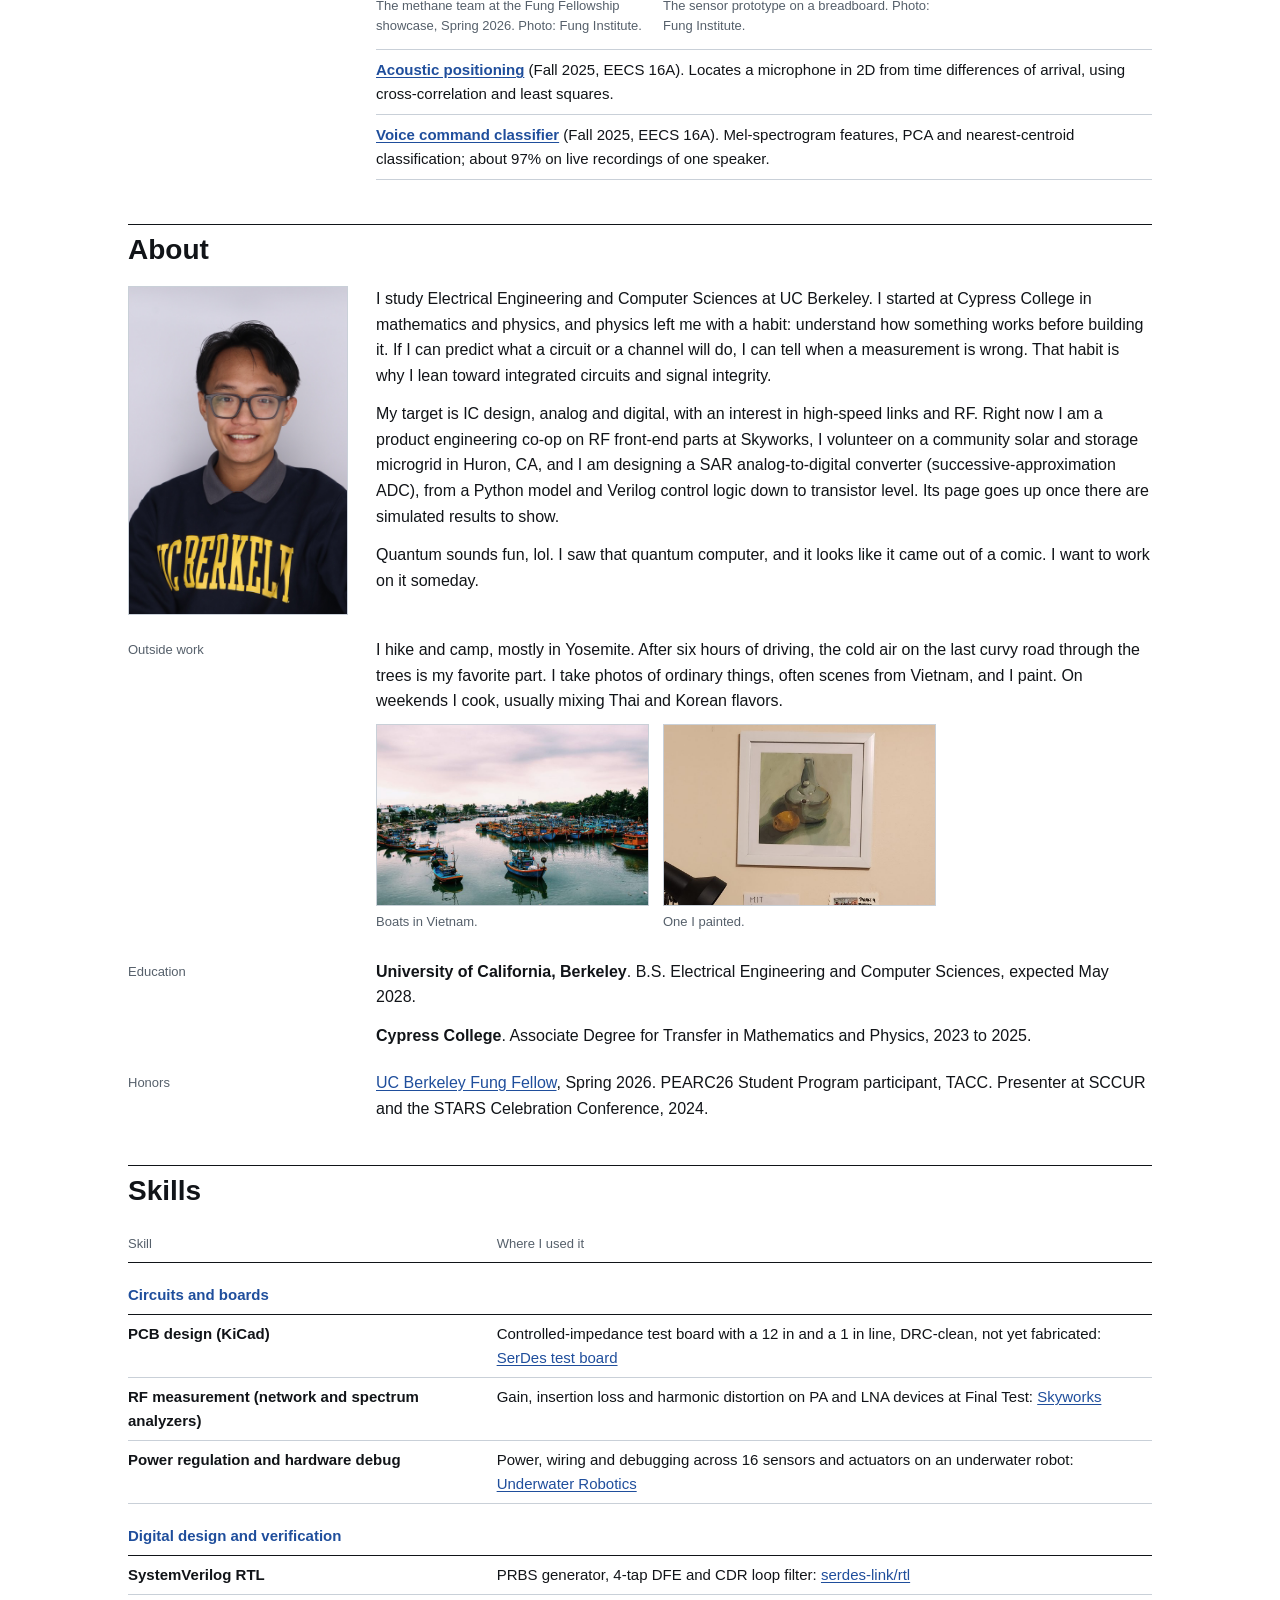
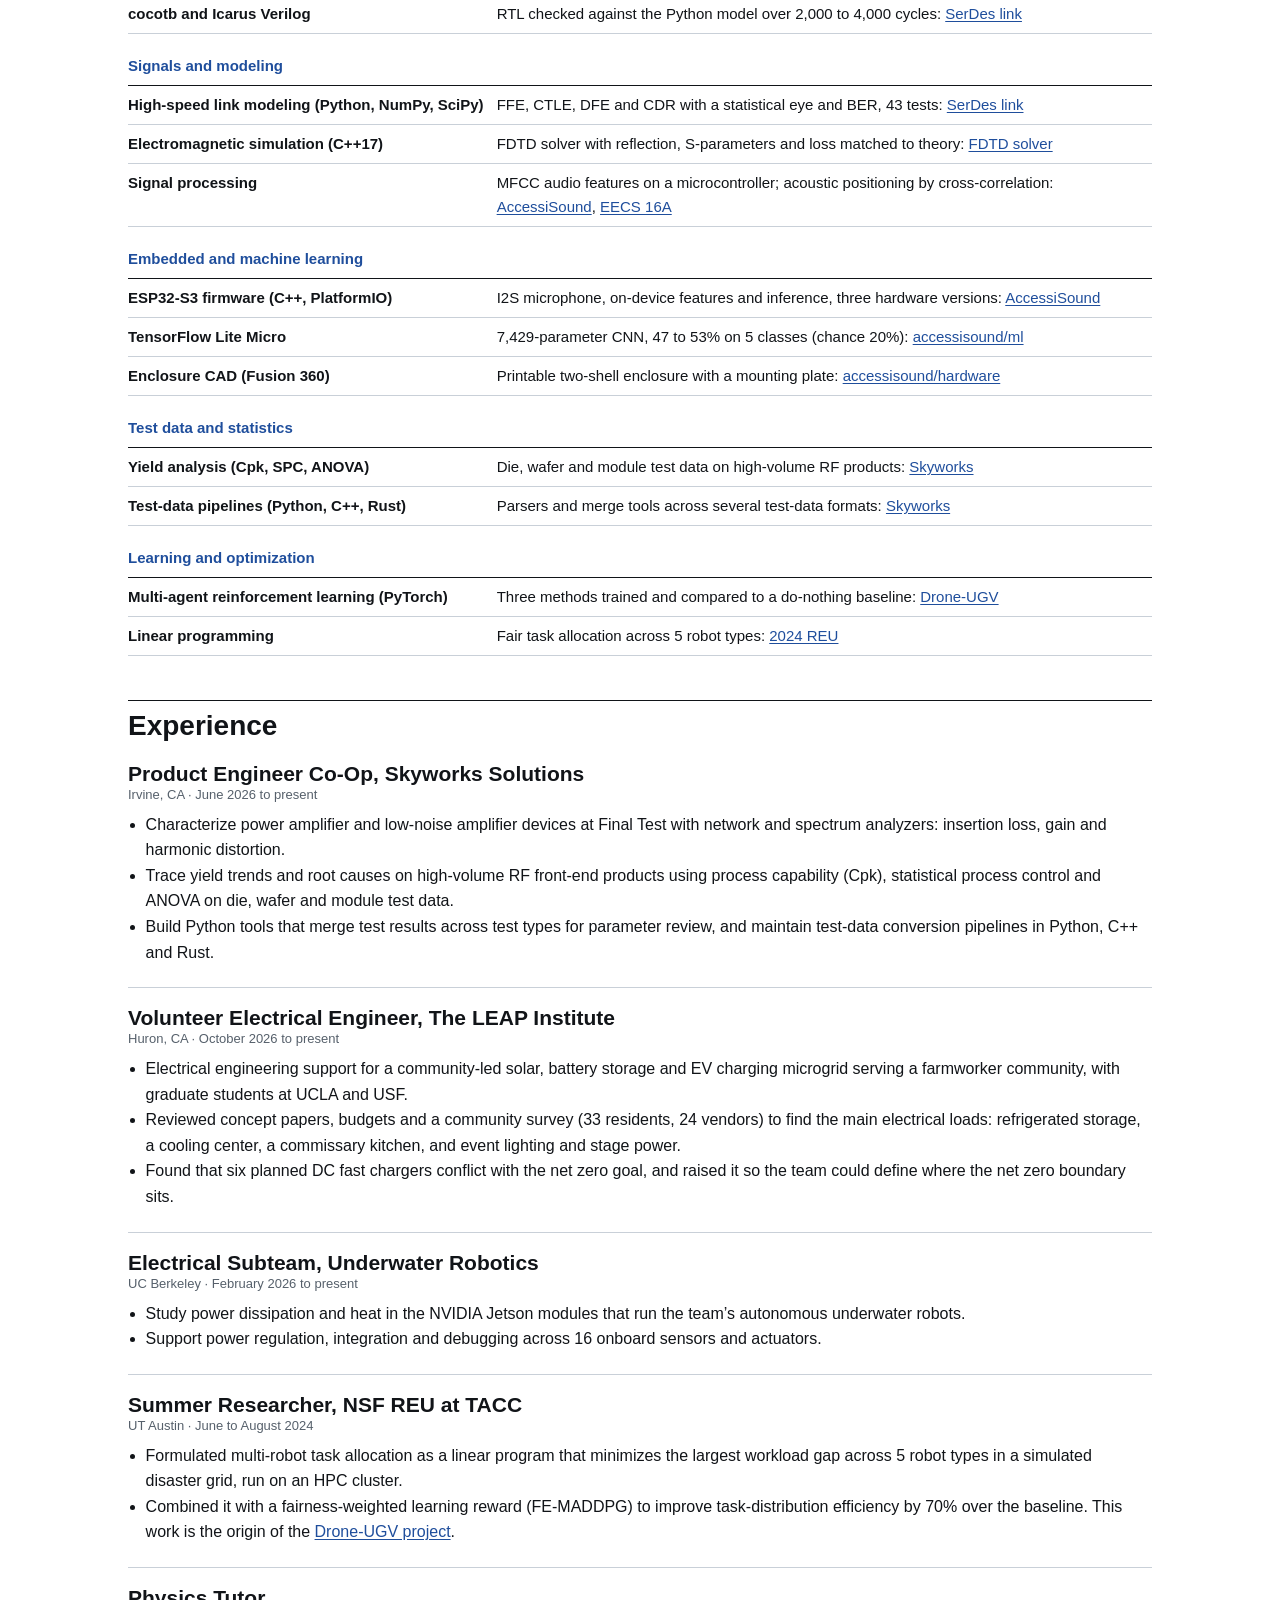
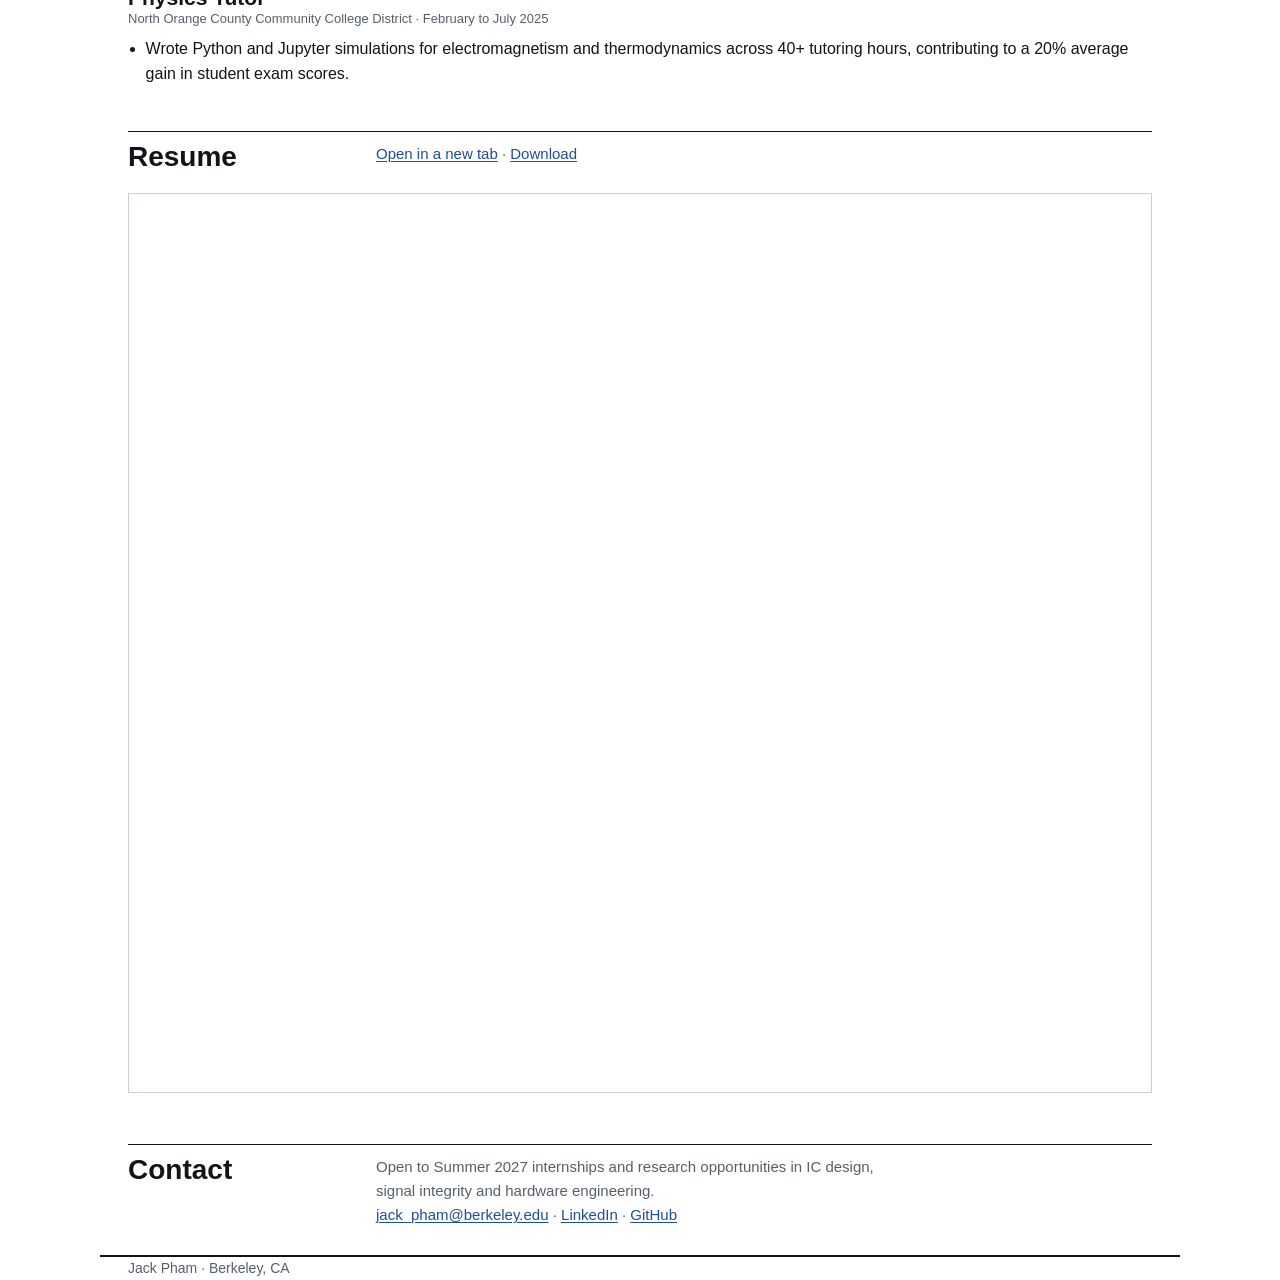
==== commit 6bda4fbc: "update contact line" ====
--- a/v2/index.html
+++ b/v2/index.html
@@ -193,7 +193,7 @@
 
   <section id="contact">
     <div class="sec-head"><h2>Contact</h2>
-      <p>Open to Summer 2027 internships in IC design, signal integrity and hardware engineering.<br>
+      <p>Open to Summer 2027 internships and research opportunities in IC design, signal integrity and hardware engineering.<br>
         <a href="mailto:jack_pham@berkeley.edu">jack_pham@berkeley.edu</a> · <a href="https://www.linkedin.com/in/jackpham1611/" target="_blank" rel="noopener">LinkedIn</a> · <a href="https://github.com/jackpham-rgb" target="_blank" rel="noopener">GitHub</a></p>
     </div>
   </section>
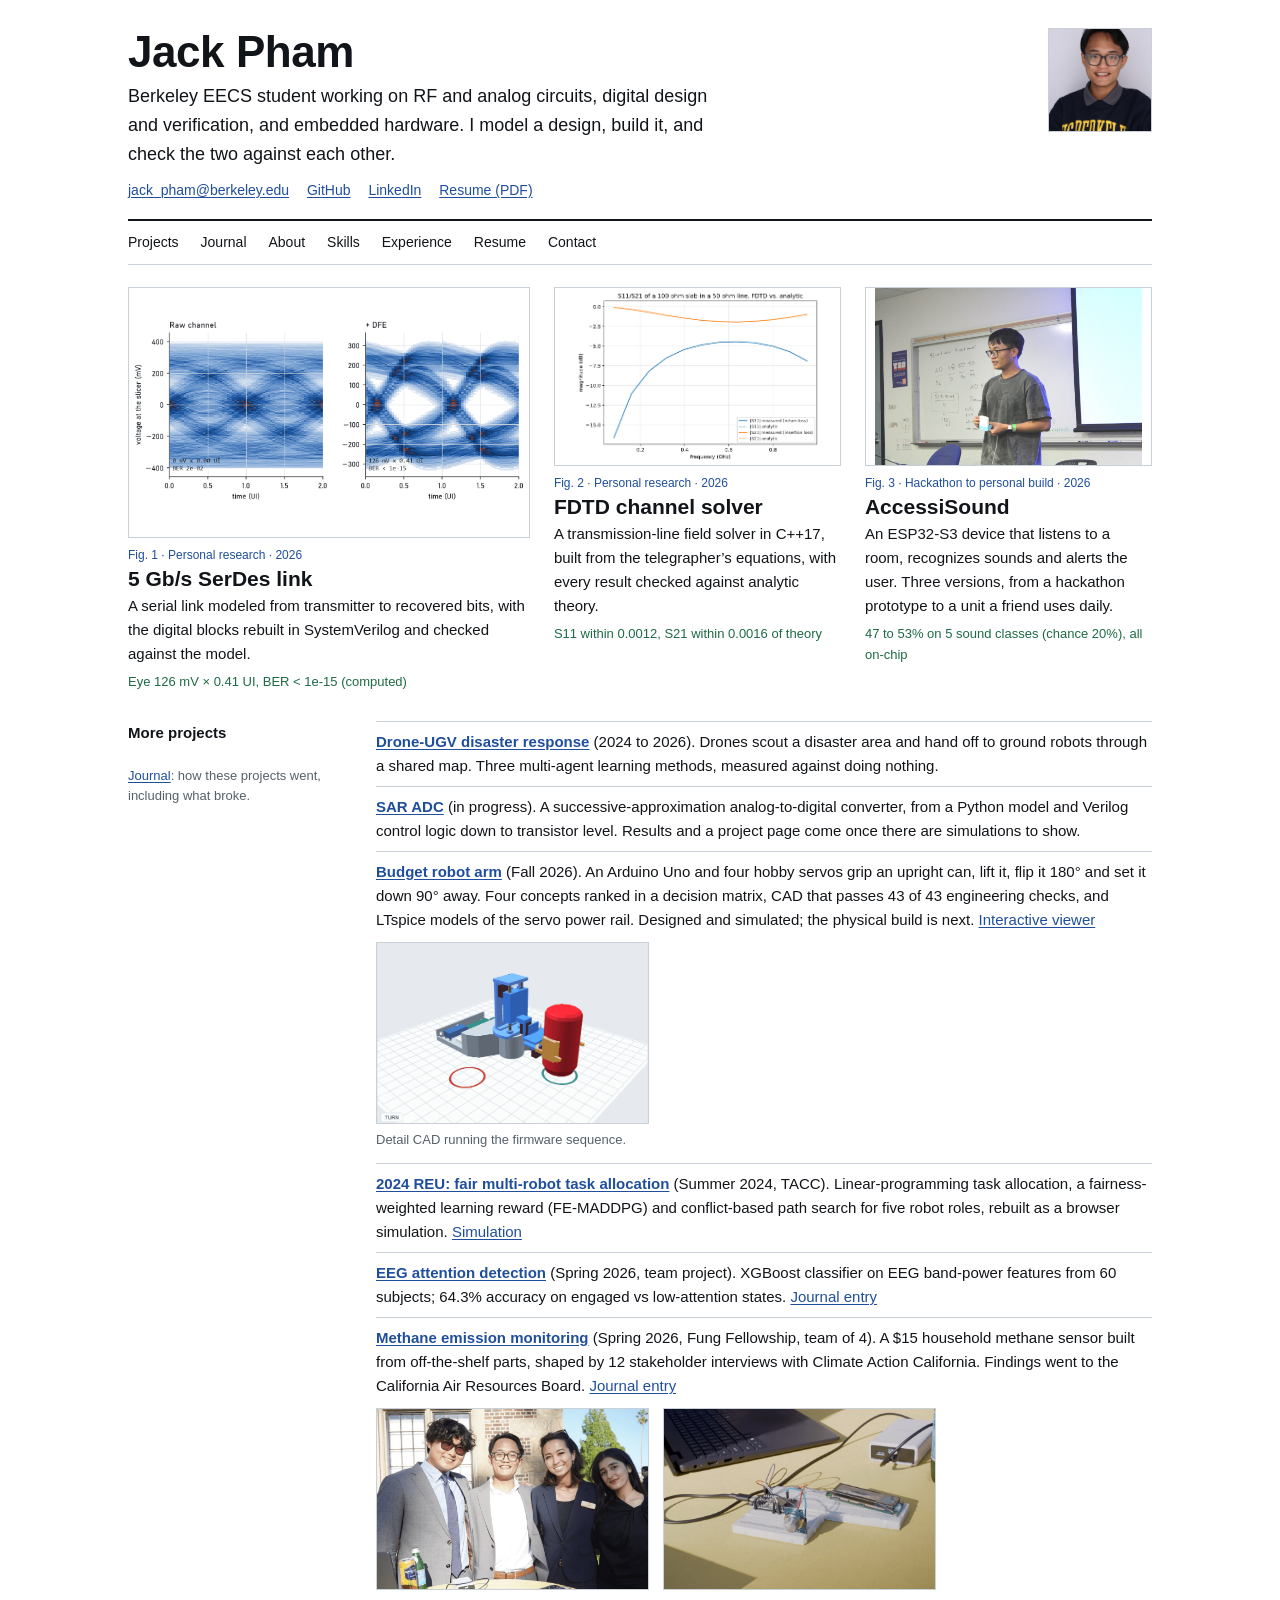
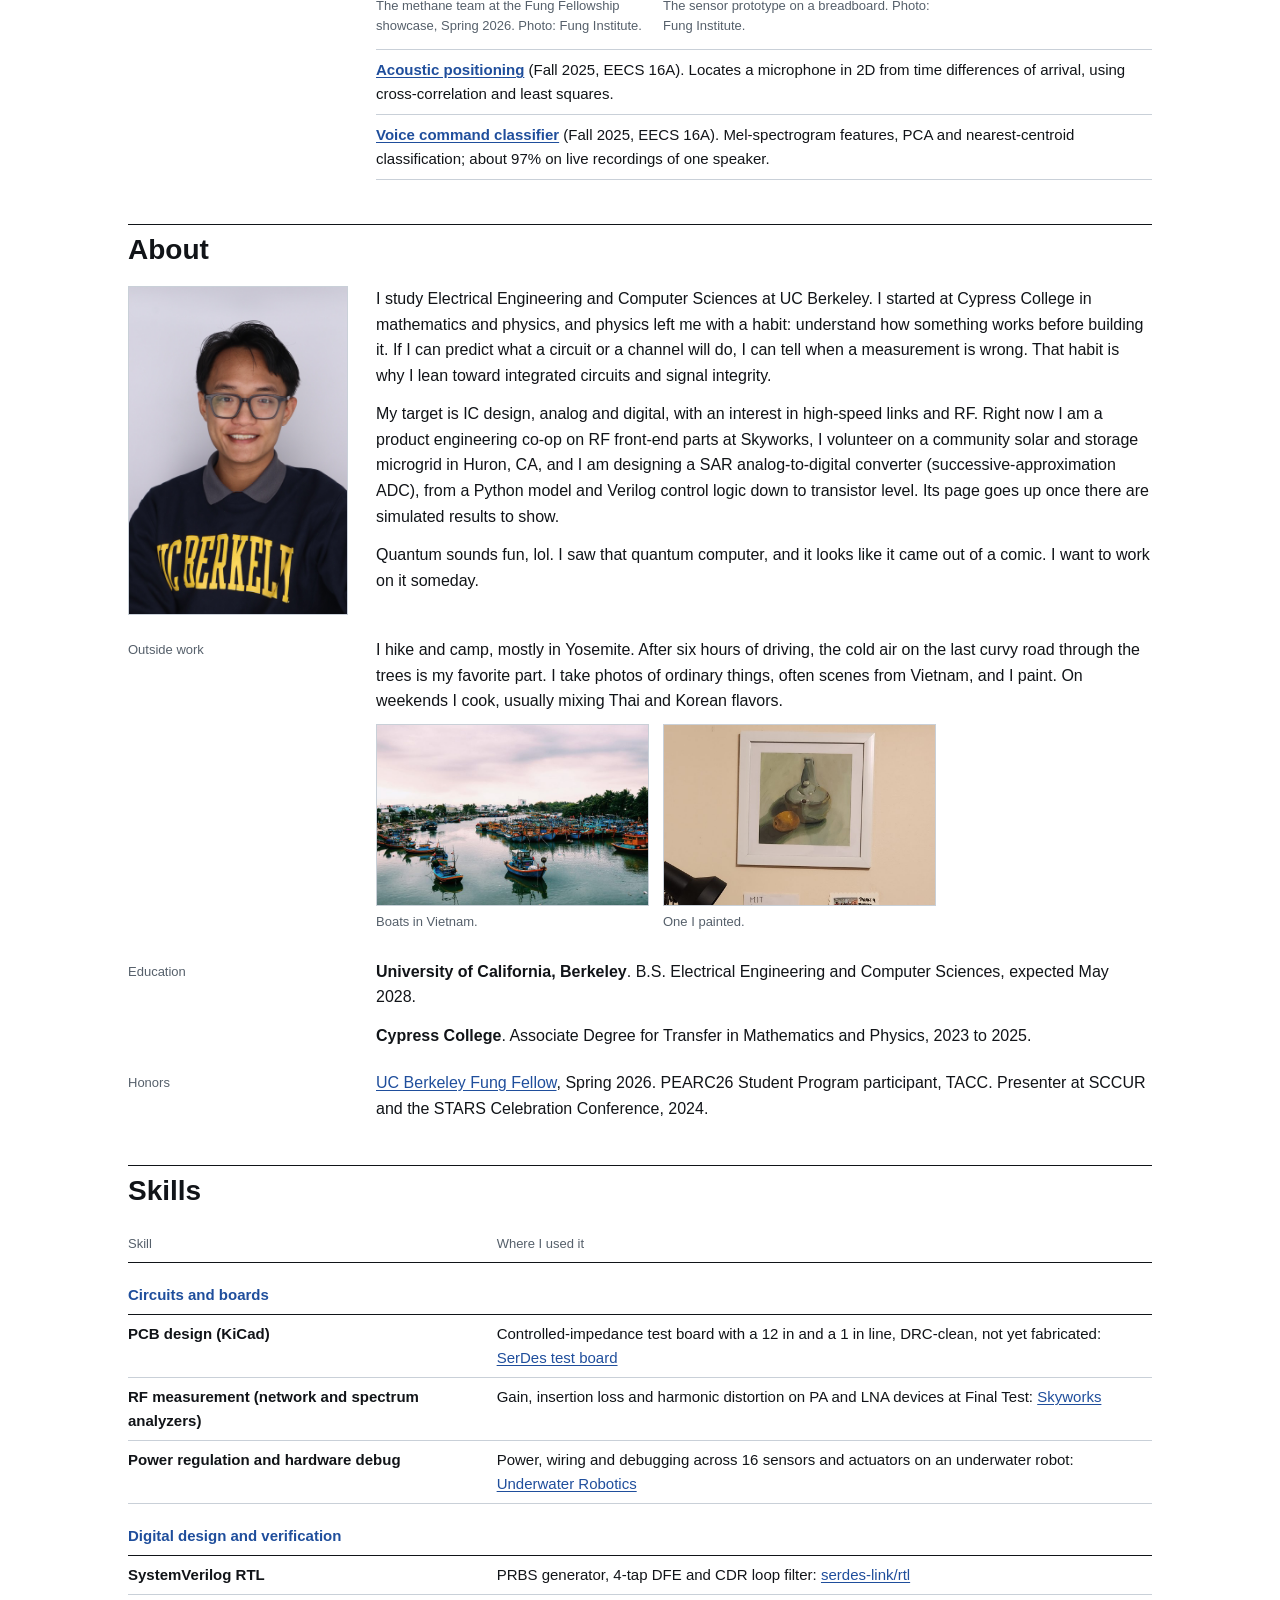
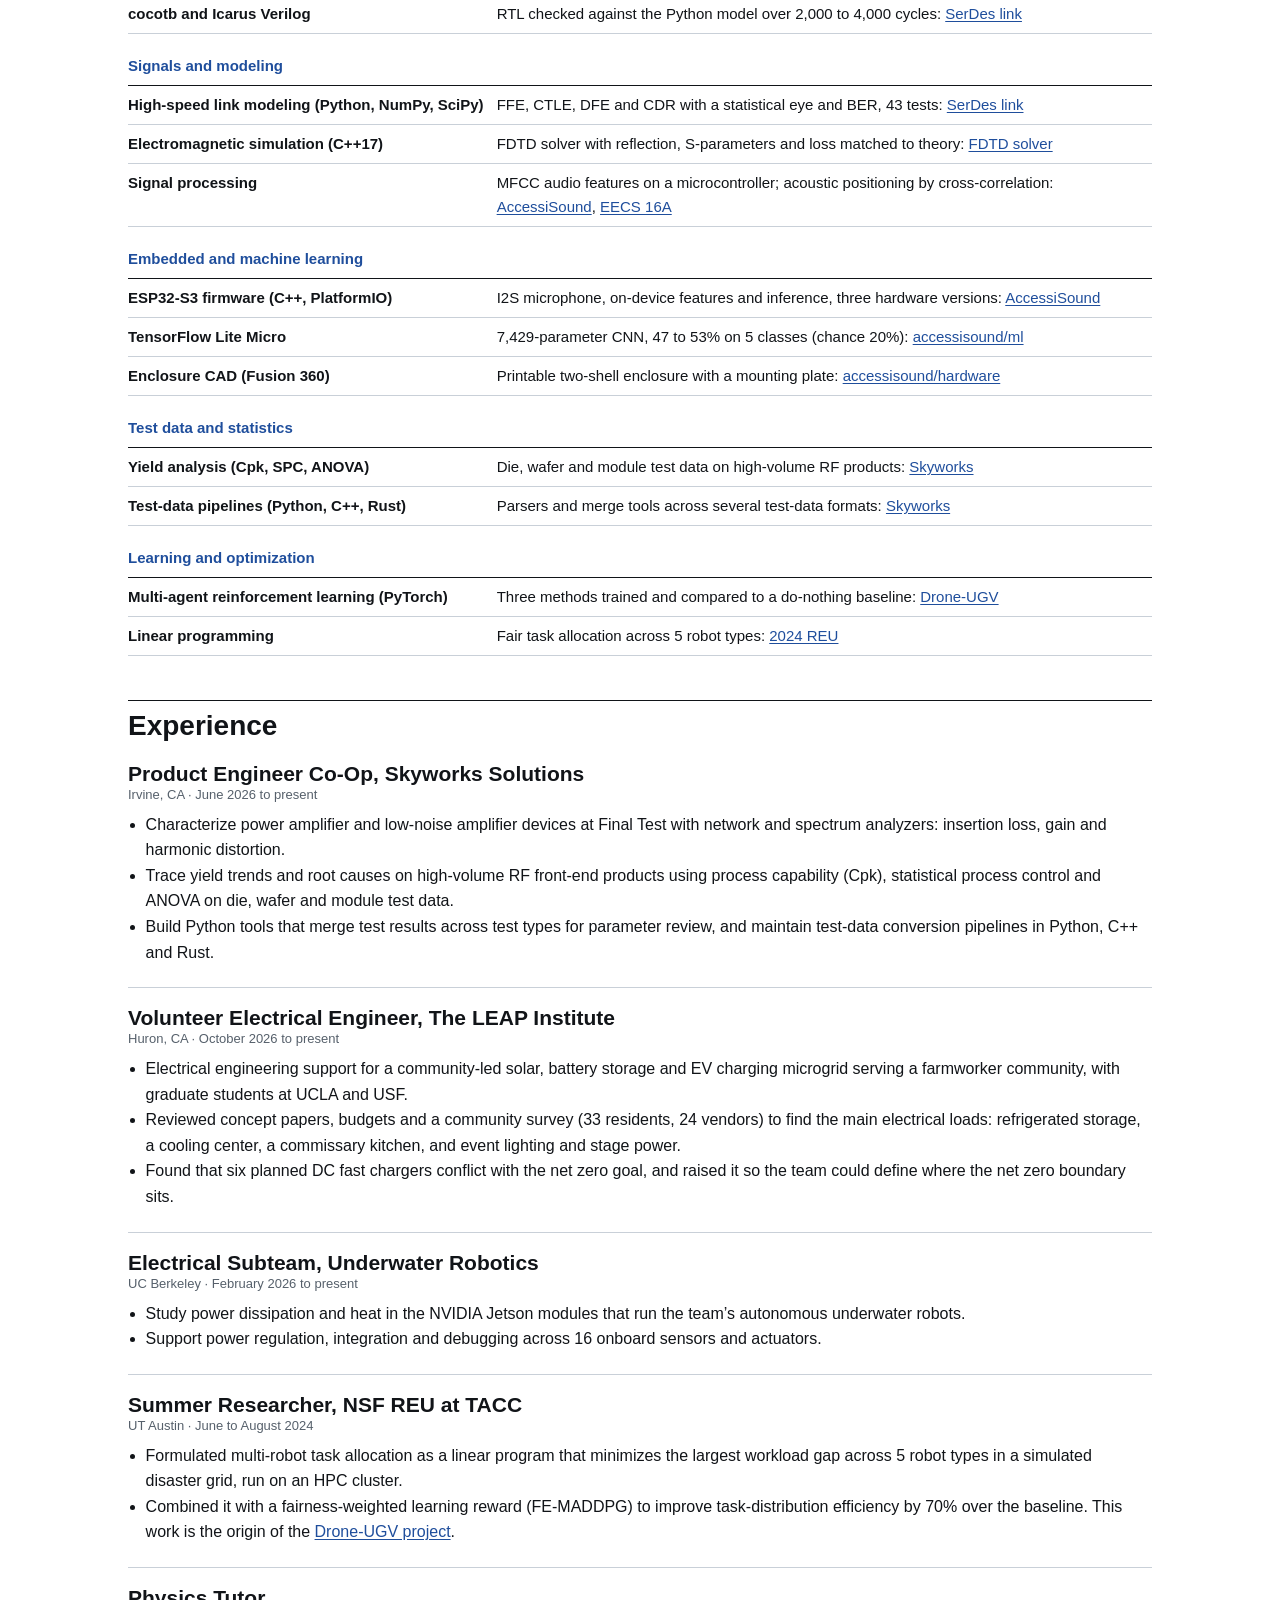
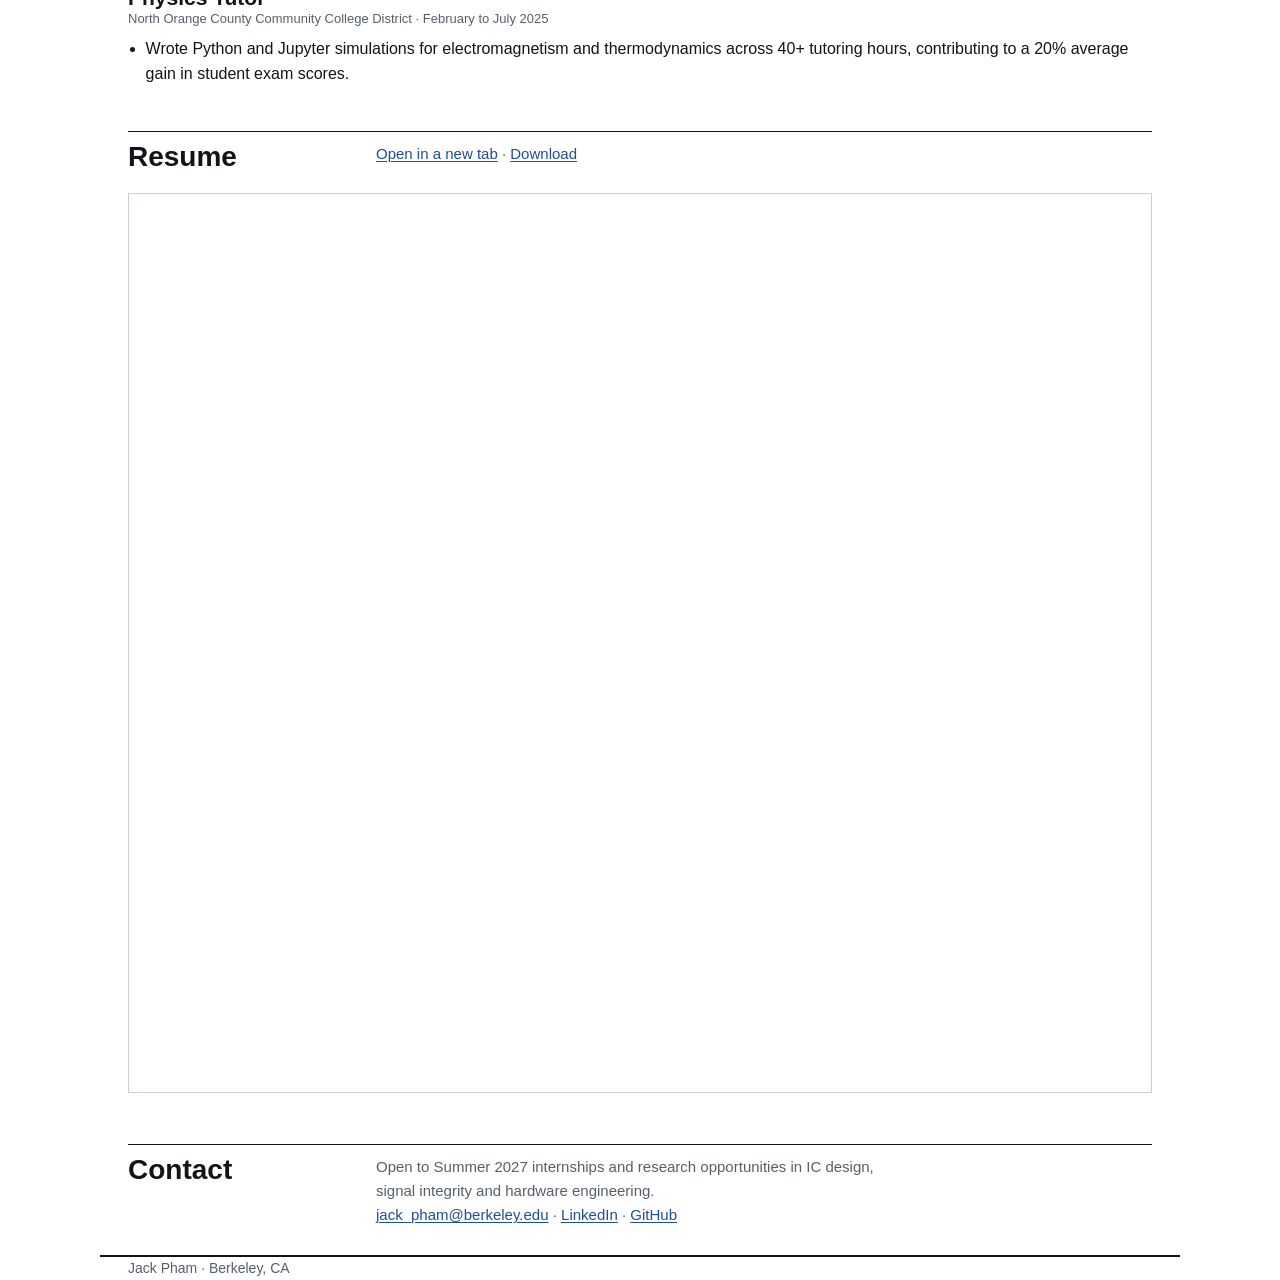
==== commit 1b1eb481: "make 2.0 main" ====
--- a/v2/index.html
+++ b/v2/index.html
@@ -1,232 +1,5 @@
 <!DOCTYPE html>
-<html lang="en">
-<head>
-  <meta charset="UTF-8">
-  <meta name="viewport" content="width=device-width, initial-scale=1">
-  <title>Jack Pham: Electrical Engineering Portfolio</title>
-  <meta name="description" content="Jack Pham, EECS student at UC Berkeley. Serial links, channel modeling, embedded hardware.">
-  <link rel="stylesheet" href="style.css">
-</head>
-<body>
-
-<header class="wrap">
-  <div class="title-block">
-    <div>
-      <h1>Jack Pham</h1>
-      <p class="tagline">Berkeley EECS student working on RF and analog circuits, digital design and verification, and embedded hardware. I model a design, build it, and check the two against each other.</p>
-      <p class="links">
-        <a href="mailto:jack_pham@berkeley.edu">jack_pham@berkeley.edu</a>
-        <a href="https://github.com/jackpham-rgb" target="_blank" rel="noopener">GitHub</a>
-        <a href="https://www.linkedin.com/in/jackpham1611/" target="_blank" rel="noopener">LinkedIn</a>
-        <a href="../assets/JackPham-Resume-IC-Circuits.pdf" download>Resume (PDF)</a>
-      </p>
-    </div>
-    <img src="../assets/img/ava-1.jpg" alt="Jack Pham">
-  </div>
-  <nav class="top">
-    <a href="#projects">Projects</a>
-    <a href="journal.html">Journal</a>
-    <a href="#about">About</a>
-    <a href="#skills">Skills</a>
-    <a href="#experience">Experience</a>
-    <a href="#resume">Resume</a>
-    <a href="#contact">Contact</a>
-  </nav>
-</header>
-
-<main class="wrap">
-
-  <!-- Projects first: three featured cards, then the rest -->
-  <section id="projects" style="padding-top:22px">
-    <div class="featured" id="featured"></div>
-
-    <div class="more">
-      <div class="mono muted"><b class="more-h">More projects</b><br><br><a href="journal.html">Journal</a>: how these projects went, including what broke.</div>
-      <ul id="more">
-        <li><b><a href="#about">SAR ADC</a></b> (in progress). A successive-approximation analog-to-digital converter, from a Python model and Verilog control logic down to transistor level. Results and a project page come once there are simulations to show.</li>
-        <li><b><a href="https://github.com/jackpham-rgb/MEproject2026F" target="_blank" rel="noopener">Budget robot arm</a></b> (Fall 2026). An Arduino Uno and four hobby servos grip an upright can, lift it, flip it 180° and set it down 90° away. Four concepts ranked in a decision matrix, CAD that passes 43 of 43 engineering checks, and LTspice models of the servo power rail. Designed and simulated; the physical build is next. <a href="https://jackpham-rgb.github.io/MEproject2026F/" target="_blank" rel="noopener">Interactive viewer</a>
-          <div class="thumbs"><figure><img src="../assets/img/v2/robot-arm-cad.gif" alt="Animated CAD of the robot arm" loading="lazy"><figcaption>Detail CAD running the firmware sequence.</figcaption></figure></div>
-        </li>
-        <li><b><a href="https://github.com/jackpham-rgb/area-disaster-response" target="_blank" rel="noopener">2024 REU: fair multi-robot task allocation</a></b> (Summer 2024, TACC). Linear-programming task allocation, a fairness-weighted learning reward (FE-MADDPG) and conflict-based path search for five robot roles, rebuilt as a browser simulation. <a href="https://jackpham-rgb.github.io/area-disaster-response/simulation_v2.html" target="_blank" rel="noopener">Simulation</a></li>
-        <li><b><a href="https://github.com/andersvestrum/eeg-attention-analysis" target="_blank" rel="noopener">EEG attention detection</a></b> (Spring 2026, team project). XGBoost classifier on EEG band-power features from 60 subjects; 64.3% accuracy on engaged vs low-attention states. <a href="journal.html#garbage-in">Journal entry</a></li>
-        <li><b><a href="https://funginstitute.berkeley.edu/news/the-invisible-methane-crisis-and-what-fung-fellows-are-doing-about-it/" target="_blank" rel="noopener">Methane emission monitoring</a></b> (Spring 2026, Fung Fellowship, team of 4). A $15 household methane sensor built from off-the-shelf parts, shaped by 12 stakeholder interviews with Climate Action California. Findings went to the California Air Resources Board. <a href="journal.html#interviews-before-hardware">Journal entry</a>
-          <div class="thumbs">
-            <figure><img src="../assets/img/v2/methane-team.jpg" alt="Fung Fellowship methane team" loading="lazy"><figcaption>The methane team at the Fung Fellowship showcase, Spring 2026. Photo: Fung Institute.</figcaption></figure>
-            <figure><img src="../assets/img/v2/methane-prototype.jpg" alt="Methane sensor prototype on a breadboard" loading="lazy"><figcaption>The sensor prototype on a breadboard. Photo: Fung Institute.</figcaption></figure>
-          </div>
-        </li>
-        <li><b><a href="journal.html#signals-as-vectors">Acoustic positioning</a></b> (Fall 2025, EECS 16A). Locates a microphone in 2D from time differences of arrival, using cross-correlation and least squares.</li>
-        <li><b><a href="journal.html#signals-as-vectors">Voice command classifier</a></b> (Fall 2025, EECS 16A). Mel-spectrogram features, PCA and nearest-centroid classification; about 97% on live recordings of one speaker.</li>
-      </ul>
-    </div>
-  </section>
-
-  <section id="about">
-    <div class="sec-head"><h2>About</h2><p></p></div>
-    <div class="row">
-      <div><img class="about-photo" src="../assets/img/ava-1.jpg" alt="Jack Pham"></div>
-      <div>
-        <p>I study Electrical Engineering and Computer Sciences at UC Berkeley. I started at Cypress College in mathematics and physics, and physics left me with a habit: understand how something works before building it. If I can predict what a circuit or a channel will do, I can tell when a measurement is wrong. That habit is why I lean toward integrated circuits and signal integrity.</p>
-        <p>My target is IC design, analog and digital, with an interest in high-speed links and RF. Right now I am a product engineering co-op on RF front-end parts at Skyworks, I volunteer on a community solar and storage microgrid in Huron, CA, and I am designing a SAR analog-to-digital converter (successive-approximation ADC), from a Python model and Verilog control logic down to transistor level. Its page goes up once there are simulated results to show.</p>
-        <p>Quantum sounds fun, lol. I saw that quantum computer, and it looks like it came out of a comic. I want to work on it someday.</p>
-      </div>
-    </div>
-    <div class="row">
-      <div class="k">Outside work</div>
-      <div>
-        <p>I hike and camp, mostly in Yosemite. After six hours of driving, the cold air on the last curvy road through the trees is my favorite part. I take photos of ordinary things, often scenes from Vietnam, and I paint. On weekends I cook, usually mixing Thai and Korean flavors.</p>
-        <div class="thumbs">
-          <figure><img src="../assets/img/life/boat1.jpg" alt="Boats in Vietnam" loading="lazy"><figcaption>Boats in Vietnam.</figcaption></figure>
-          <figure><img src="../assets/img/life/painted_this_myself.jpg" alt="A painting by Jack" loading="lazy"><figcaption>One I painted.</figcaption></figure>
-        </div>
-      </div>
-    </div>
-    <div class="row">
-      <div class="k">Education</div>
-      <div>
-        <p><b>University of California, Berkeley</b>. B.S. Electrical Engineering and Computer Sciences, expected May 2028.</p>
-        <p><b>Cypress College</b>. Associate Degree for Transfer in Mathematics and Physics, 2023 to 2025.</p>
-      </div>
-    </div>
-    <div class="row">
-      <div class="k">Honors</div>
-      <div>
-        <p><a href="https://funginstitute.berkeley.edu/news/the-invisible-methane-crisis-and-what-fung-fellows-are-doing-about-it/" target="_blank" rel="noopener">UC Berkeley Fung Fellow</a>, Spring 2026. PEARC26 Student Program participant, TACC. Presenter at SCCUR and the STARS Celebration Conference, 2024.</p>
-      </div>
-    </div>
-  </section>
-
-  <section id="skills">
-    <div class="sec-head"><h2>Skills</h2><p></p></div>
-    <table class="skills">
-      <thead><tr><th>Skill</th><th>Where I used it</th></tr></thead>
-      <tbody>
-        <tr class="grp"><th colspan="2">Circuits and boards</th></tr>
-        <tr><td>PCB design (KiCad)</td><td>Controlled-impedance test board with a 12 in and a 1 in line, DRC-clean, not yet fabricated: <a href="https://github.com/jackpham-rgb/serdes-link/tree/main/pcb" target="_blank" rel="noopener">SerDes test board</a></td></tr>
-        <tr><td>RF measurement (network and spectrum analyzers)</td><td>Gain, insertion loss and harmonic distortion on PA and LNA devices at Final Test: <a href="#experience">Skyworks</a></td></tr>
-        <tr><td>Power regulation and hardware debug</td><td>Power, wiring and debugging across 16 sensors and actuators on an underwater robot: <a href="#experience">Underwater Robotics</a></td></tr>
-      </tbody>
-      <tbody>
-        <tr class="grp"><th colspan="2">Digital design and verification</th></tr>
-        <tr><td>SystemVerilog RTL</td><td>PRBS generator, 4-tap DFE and CDR loop filter: <a href="https://github.com/jackpham-rgb/serdes-link/tree/main/rtl" target="_blank" rel="noopener">serdes-link/rtl</a></td></tr>
-        <tr><td>cocotb and Icarus Verilog</td><td>RTL checked against the Python model over 2,000 to 4,000 cycles: <a href="project.html?p=serdes-link">SerDes link</a></td></tr>
-      </tbody>
-      <tbody>
-        <tr class="grp"><th colspan="2">Signals and modeling</th></tr>
-        <tr><td>High-speed link modeling (Python, NumPy, SciPy)</td><td>FFE, CTLE, DFE and CDR with a statistical eye and BER, 43 tests: <a href="project.html?p=serdes-link">SerDes link</a></td></tr>
-        <tr><td>Electromagnetic simulation (C++17)</td><td>FDTD solver with reflection, S-parameters and loss matched to theory: <a href="project.html?p=fdtd-channel">FDTD solver</a></td></tr>
-        <tr><td>Signal processing</td><td>MFCC audio features on a microcontroller; acoustic positioning by cross-correlation: <a href="project.html?p=accessisound">AccessiSound</a>, <a href="journal.html#signals-as-vectors">EECS 16A</a></td></tr>
-      </tbody>
-      <tbody>
-        <tr class="grp"><th colspan="2">Embedded and machine learning</th></tr>
-        <tr><td>ESP32-S3 firmware (C++, PlatformIO)</td><td>I2S microphone, on-device features and inference, three hardware versions: <a href="project.html?p=accessisound">AccessiSound</a></td></tr>
-        <tr><td>TensorFlow Lite Micro</td><td>7,429-parameter CNN, 47 to 53% on 5 classes (chance 20%): <a href="https://github.com/jackpham-rgb/accessisound-esp32s3/tree/main/ml" target="_blank" rel="noopener">accessisound/ml</a></td></tr>
-        <tr><td>Enclosure CAD (Fusion 360)</td><td>Printable two-shell enclosure with a mounting plate: <a href="https://github.com/jackpham-rgb/accessisound-esp32s3/tree/main/hardware/v2" target="_blank" rel="noopener">accessisound/hardware</a></td></tr>
-      </tbody>
-      <tbody>
-        <tr class="grp"><th colspan="2">Test data and statistics</th></tr>
-        <tr><td>Yield analysis (Cpk, SPC, ANOVA)</td><td>Die, wafer and module test data on high-volume RF products: <a href="#experience">Skyworks</a></td></tr>
-        <tr><td>Test-data pipelines (Python, C++, Rust)</td><td>Parsers and merge tools across several test-data formats: <a href="#experience">Skyworks</a></td></tr>
-      </tbody>
-      <tbody>
-        <tr class="grp"><th colspan="2">Learning and optimization</th></tr>
-        <tr><td>Multi-agent reinforcement learning (PyTorch)</td><td>Three methods trained and compared to a do-nothing baseline: <a href="project.html?p=drone-ugv">Drone-UGV</a></td></tr>
-        <tr><td>Linear programming</td><td>Fair task allocation across 5 robot types: <a href="#experience">2024 REU</a></td></tr>
-      </tbody>
-    </table>
-  </section>
-
-  <section id="experience">
-    <div class="sec-head"><h2>Experience</h2><p></p></div>
-
-    <div class="job">
-      <h3>Product Engineer Co-Op, Skyworks Solutions</h3>
-      <p class="meta">Irvine, CA · June 2026 to present</p>
-      <ul>
-        <li>Characterize power amplifier and low-noise amplifier devices at Final Test with network and spectrum analyzers: insertion loss, gain and harmonic distortion.</li>
-        <li>Trace yield trends and root causes on high-volume RF front-end products using process capability (Cpk), statistical process control and ANOVA on die, wafer and module test data.</li>
-        <li>Build Python tools that merge test results across test types for parameter review, and maintain test-data conversion pipelines in Python, C++ and Rust.</li>
-      </ul>
-    </div>
-
-    <div class="job">
-      <h3>Volunteer Electrical Engineer, The LEAP Institute</h3>
-      <p class="meta">Huron, CA · October 2026 to present</p>
-      <ul>
-        <li>Electrical engineering support for a community-led solar, battery storage and EV charging microgrid serving a farmworker community, with graduate students at UCLA and USF.</li>
-        <li>Reviewed concept papers, budgets and a community survey (33 residents, 24 vendors) to find the main electrical loads: refrigerated storage, a cooling center, a commissary kitchen, and event lighting and stage power.</li>
-        <li>Found that six planned DC fast chargers conflict with the net zero goal, and raised it so the team could define where the net zero boundary sits.</li>
-      </ul>
-    </div>
-
-    <div class="job">
-      <h3>Electrical Subteam, Underwater Robotics</h3>
-      <p class="meta">UC Berkeley · February 2026 to present</p>
-      <ul>
-        <li>Study power dissipation and heat in the NVIDIA Jetson modules that run the team’s autonomous underwater robots.</li>
-        <li>Support power regulation, integration and debugging across 16 onboard sensors and actuators.</li>
-      </ul>
-    </div>
-
-    <div class="job">
-      <h3>Summer Researcher, NSF REU at TACC</h3>
-      <p class="meta">UT Austin · June to August 2024</p>
-      <ul>
-        <li>Formulated multi-robot task allocation as a linear program that minimizes the largest workload gap across 5 robot types in a simulated disaster grid, run on an HPC cluster.</li>
-        <li>Combined it with a fairness-weighted learning reward (FE-MADDPG) to improve task-distribution efficiency by 70% over the baseline. This work is the origin of the <a href="project.html?p=drone-ugv">Drone-UGV project</a>.</li>
-      </ul>
-    </div>
-
-    <div class="job">
-      <h3>Physics Tutor</h3>
-      <p class="meta">North Orange County Community College District · February to July 2025</p>
-      <ul>
-        <li>Wrote Python and Jupyter simulations for electromagnetism and thermodynamics across 40+ tutoring hours, contributing to a 20% average gain in student exam scores.</li>
-      </ul>
-    </div>
-  </section>
-
-  <section id="resume">
-    <div class="sec-head"><h2>Resume</h2><p><a href="../assets/JackPham-Resume-IC-Circuits.pdf" target="_blank" rel="noopener">Open in a new tab</a> · <a href="../assets/JackPham-Resume-IC-Circuits.pdf" download>Download</a></p></div>
-    <iframe class="resume-frame" src="../assets/JackPham-Resume-IC-Circuits.pdf" title="Jack Pham resume"></iframe>
-  </section>
-
-  <section id="contact">
-    <div class="sec-head"><h2>Contact</h2>
-      <p>Open to Summer 2027 internships and research opportunities in IC design, signal integrity and hardware engineering.<br>
-        <a href="mailto:jack_pham@berkeley.edu">jack_pham@berkeley.edu</a> · <a href="https://www.linkedin.com/in/jackpham1611/" target="_blank" rel="noopener">LinkedIn</a> · <a href="https://github.com/jackpham-rgb" target="_blank" rel="noopener">GitHub</a></p>
-    </div>
-  </section>
-
-</main>
-
-<footer class="wrap">
-  <span class="muted">Jack Pham · Berkeley, CA</span>
-</footer>
-
-<script src="projects.js"></script>
-<script>
-  const box = document.getElementById('featured');
-  FEATURED.forEach((id, i) => {
-    const p = PROJECTS.find(x => x.id === id);
-    const a = document.createElement('a');
-    a.className = 'card';
-    a.href = 'project.html?p=' + p.id;
-    a.innerHTML = `
-      <div class="fig"><img src="${p.card}" alt="${p.title}"></div>
-      <span class="label">Fig. ${i + 1} · ${p.kind} · ${p.year}</span>
-      <h3>${p.title}</h3>
-      <p>${p.line}</p>
-      <span class="res">${p.headline}</span>`;
-    box.appendChild(a);
-  });
-  // Remaining full projects go to the top of the "More projects" list.
-  const more = document.getElementById('more');
-  PROJECTS.filter(p => !FEATURED.includes(p.id)).reverse().forEach(p => {
-    const li = document.createElement('li');
-    li.innerHTML = `<b><a href="project.html?p=${p.id}">${p.title}</a></b> (${p.year}). ${p.line}`;
-    more.prepend(li);
-  });
-</script>
-</body>
-</html>
+<html lang="en"><head><meta charset="UTF-8"><title>Jack Pham</title>
+<script>location.replace('../' + location.search + location.hash);</script>
+<meta http-equiv="refresh" content="0; url=../">
+</head><body><a href="../">Jack Pham's portfolio has moved here.</a></body></html>
